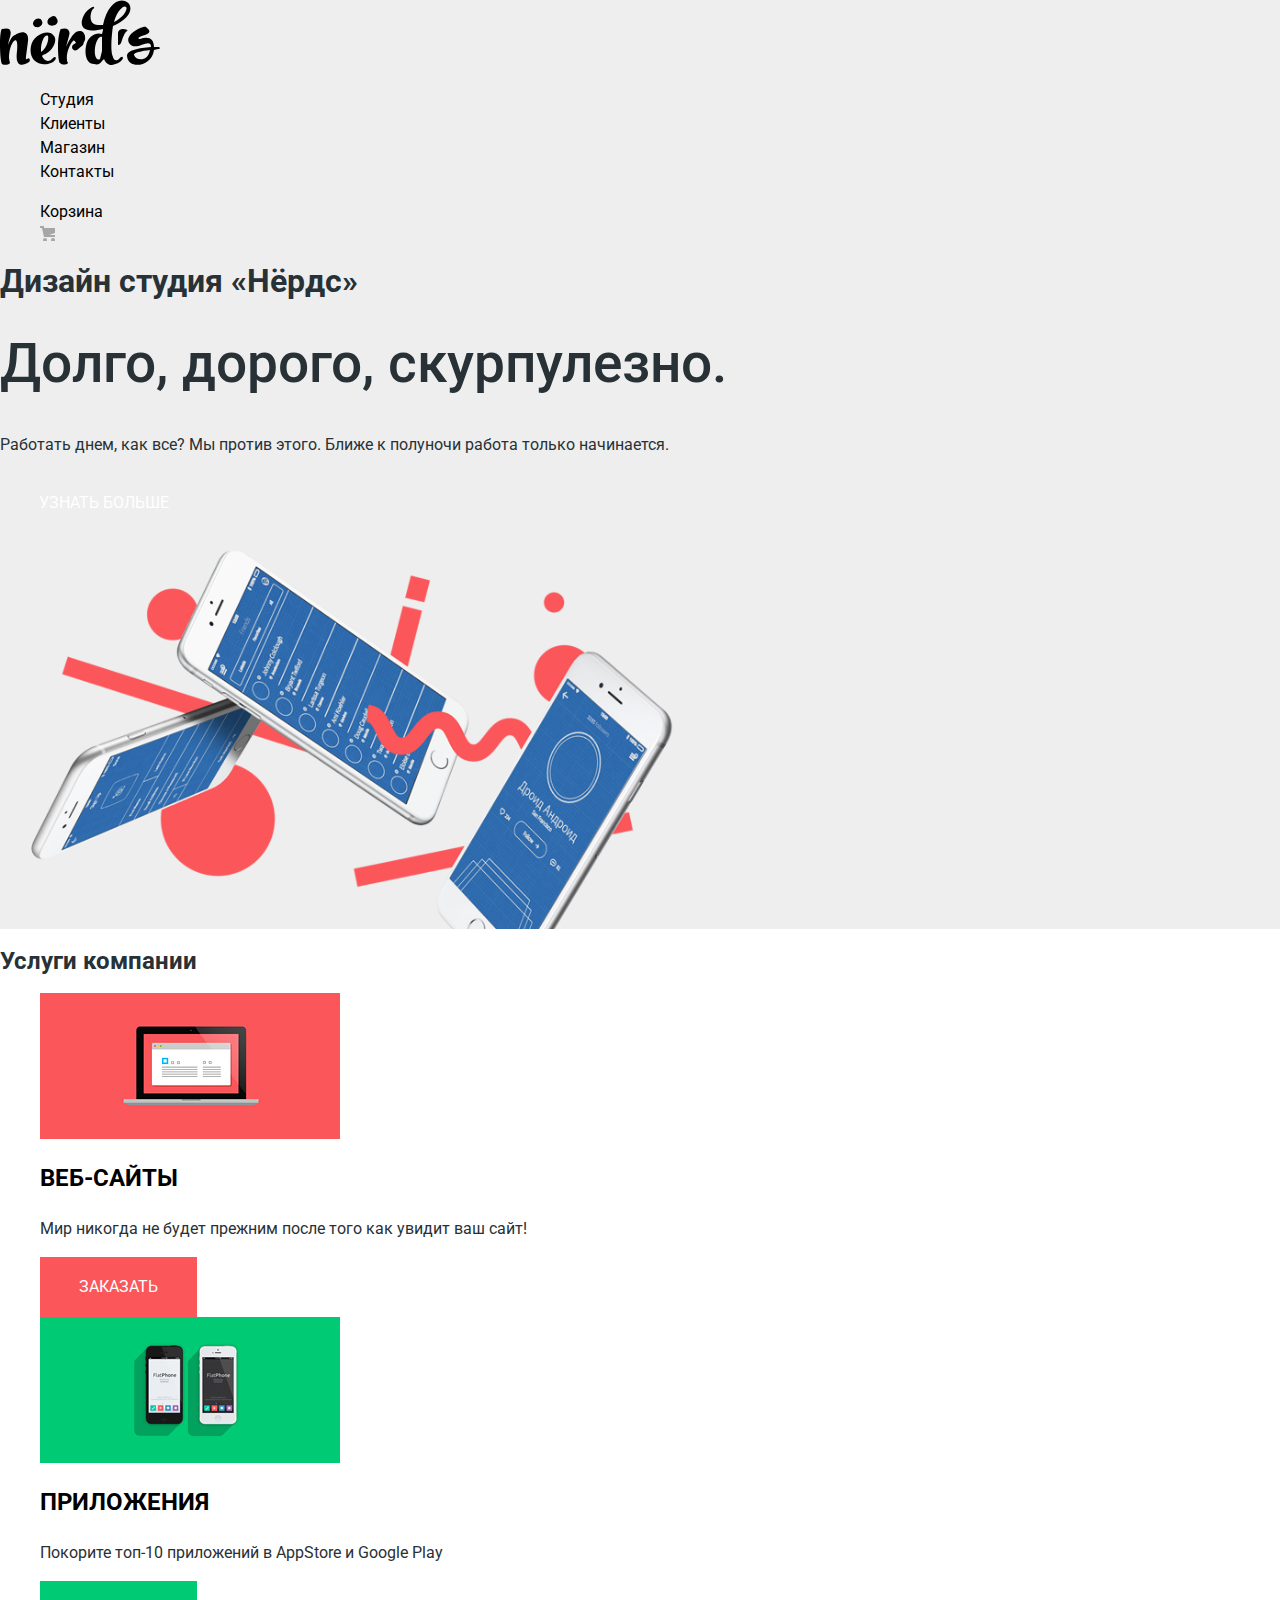
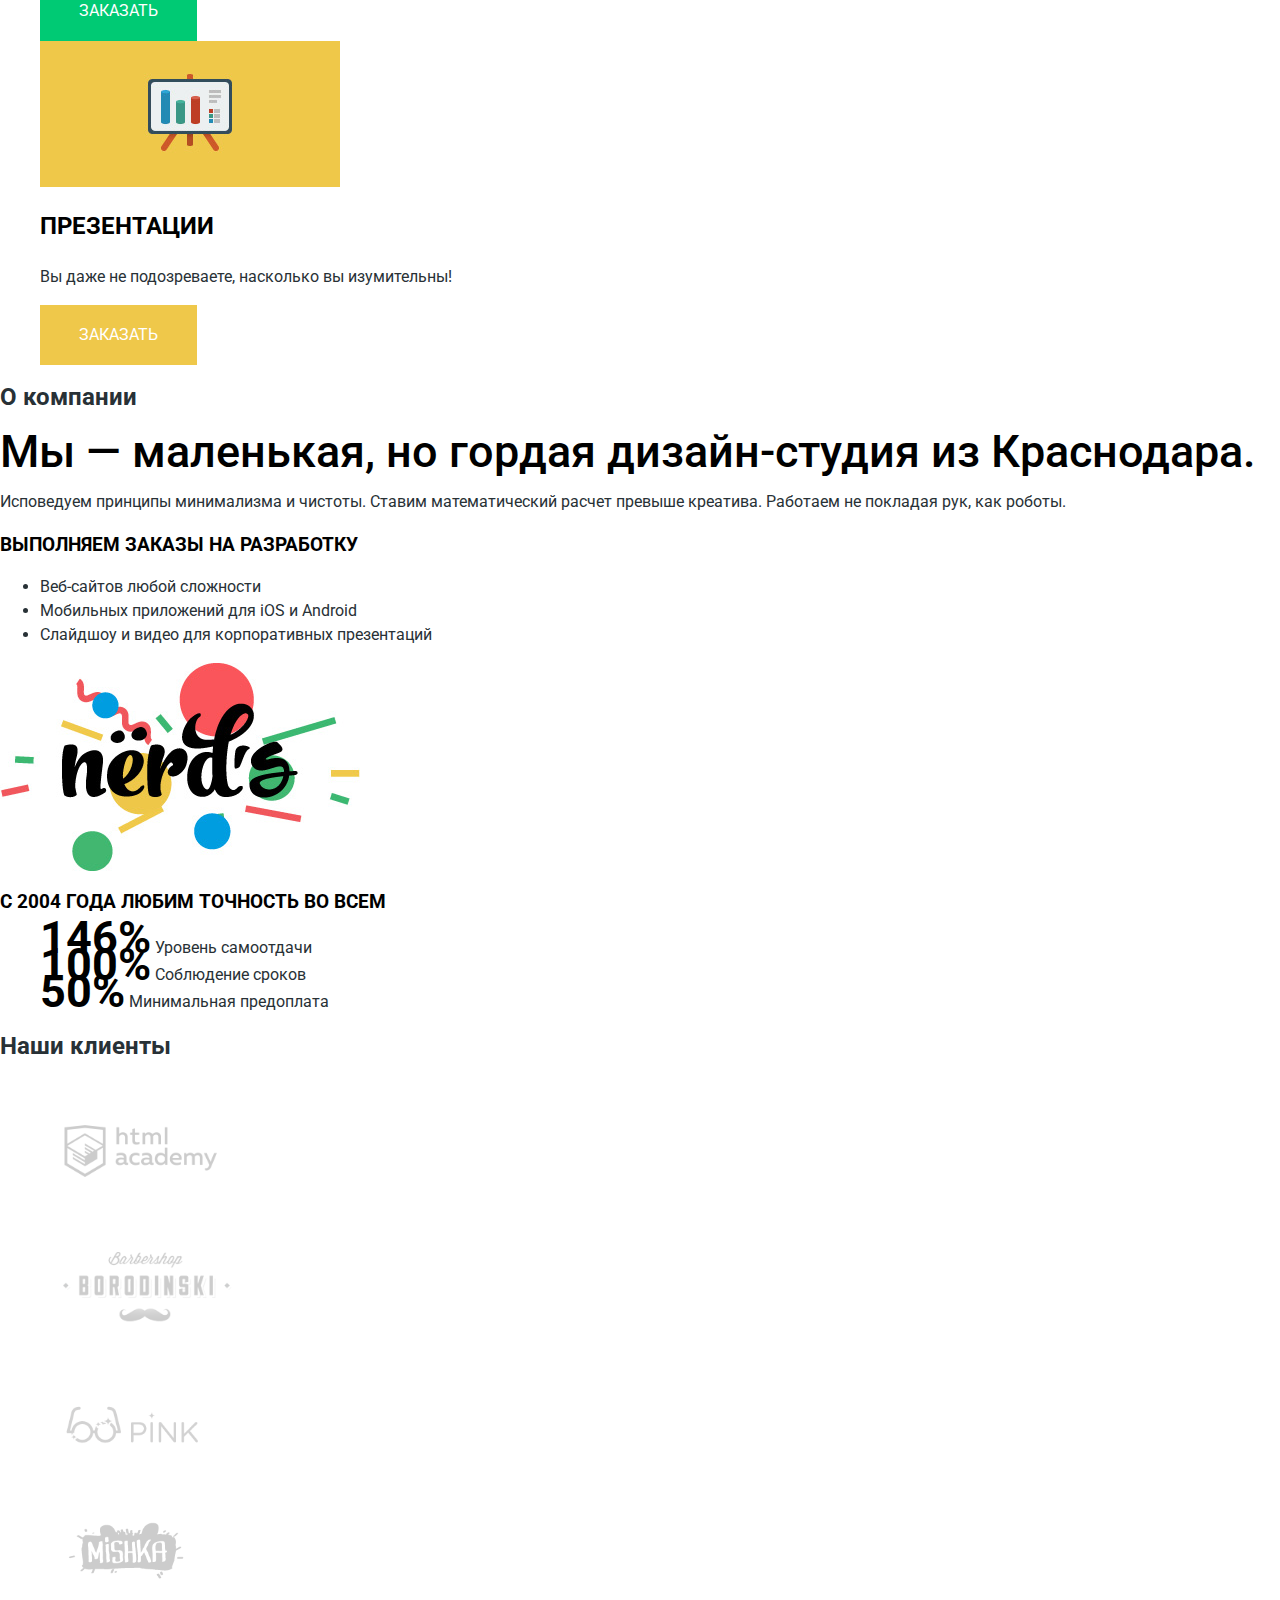
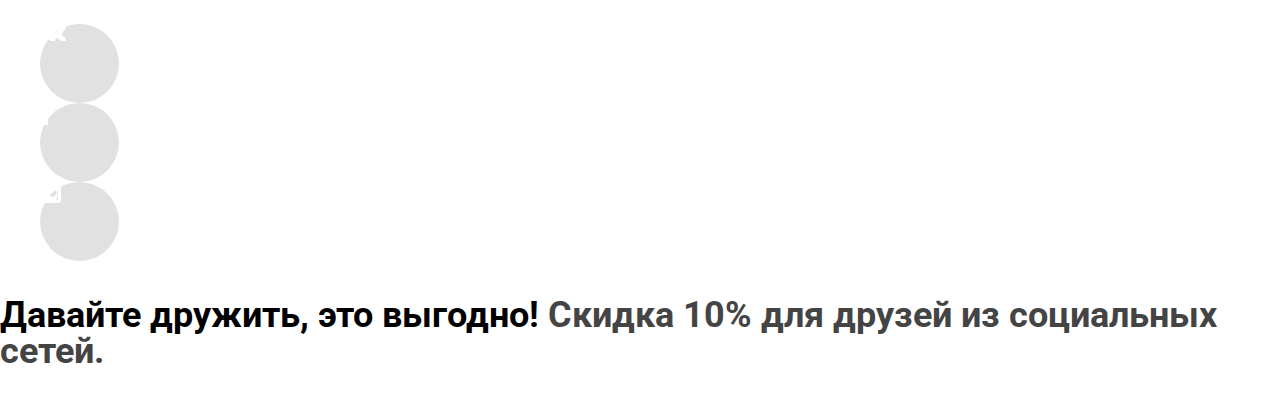
==== index.html @ 6d421e7b "Введение в CSS" ====
<!DOCTYPE html>
<html lang="ru">

<head>
  <meta charset="utf-8">
  <title>HTML Academy: Нёрдс</title>
  <link rel="stylesheet" href="css/style.css">
</head>

<body>
  <header>
    <nav class="main-navigation" aria-label="Навигация на странице">
      <a href="#" class="main-header-logo" aria-label="Логотип студии Нёрдс">
        <svg width="160" height="65">
          <path d="M158 49l-4 1c-2 17-26 20-27 6 0-6 12-8 24-9 0-11-16 6-22-4-5-9 15-18 17-16 6 5 3 6-1 8-10 3-6 4-5 4 8-3 14-1 14 8h4c2 0 3 2 0 2zm-8 1c-9 1-17 3-16 5 2 6 14 7 16-5zm-32-5V33c1-7 12-3 9-2-3 2-5 9-6 12-1 2-3 2-3 2zM42 21c2 5-5 8-8 5-2-2-1-5 2-7 2-1 5-1 6 2zm15-2c3 5-5 9-9 5-1-2-1-5 3-7 2-1 4-2 6 2zM29 62c-8 5-14 4-12-11 1-11-1-12-3-10-3 3-5 10-5 17a51 51 0 0 0 1 5c0 1-5 3-8 1-1-1-2-9-2-20 0-9 1-15 2-15 8-2 10 1 8 8a48 48 0 0 0-2 8c2-5 4-9 7-10 8-5 14-3 13 6-2 17-3 19-1 18 2-2 4 1 2 3zm26-2c-2 3-8 5-13 4-8-1-13-8-11-18 2-11 18-18 23-10 4 5-2 16-11 19l-1 1c2 5 7 7 11 2 2-2 4-1 2 2zm-14-8c6-4 8-13 7-16-2-2-6 2-7 12v4zm42-7l-6 5c-2 1-5 0-5-3 0-1 1-3 4-4-1-2-2-3-3-2-3 3-7 12-6 19v1l1 2c0 1-5 3-8 0-1 0-2-6-2-17 0-9 2-17 3-17 6-2 10 1 8 7l-3 11c3-7 7-13 10-15 6-3 10 1 9 8l-1 2-1 3z" />
          <path d="M113 26a87 87 0 0 0-1 8c-1 10-1 19 1 23 0 2 3 5 6 2 3-4 6-2 2 2-2 2-7 4-11 4-3-1-5-3-6-6l-2 2c-2 3-4 4-8 3-6 0-10-7-8-18s11-14 16-12l1-4v-1a97 97 0 0 1-5 1c-24 4-16-15-10-20 7-6 7-2 5-1-3 3-5 16 5 16h5c4-19 14-27 22-24 9 3 8 17-12 25zm-11 25V39v-2c-3-1-6 4-7 11-1 9 2 13 5 11l2-8zm24-44c-1-2-8 1-12 15 10-5 14-13 12-15z" /></svg>
      </a>
      <ul class="site-navigation">
        <li><a href="#" aria-label="Перейти в раздел: Студия">Студия</a></li>
        <li><a href="#" aria-label="Перейти в раздел: Клиенты">Клиенты</a></li>
        <li><a href="catalog.html" aria-label="Перейти в раздел: Магазин">Магазин</a></li>
        <li><a href="#" aria-label="Перейти в раздел: Контакты">Контакты</a></li>
      </ul>
      <ul class="user-navigation">
        <li><a href="#" class="login-link" aria-label="Корзина">Корзина</a></li>

        <svg width="15" height="15">
          <circle fill="#a6a6a6" cx="5" cy="14" r="2" />
          <circle fill="#a6a6a6" cx="13" cy="14" r="2" />
          <path fill="#a6a6a6" d="M15 2H4V0H0v2h2l2 9h11V9H9l6-2z" /></svg>
      </ul>
    </nav>

    <h1 class="visuality-hidden">Дизайн студия «Нёрдс»</h1>

    <section class="main-slider">
      <div class="slide-one">
        <p class="main-tagline">
          Долго, дорого, скурпулезно.
        </p>
        <p class="main-tagline-description">
          Работать днем, как все? Мы против этого.
          Ближе к полуночи работа только начинается.
        </p>

        <a href="#" class="button button-red" aria-label="Узнать больше о товаре">Узнать больше</a>
        <div class="slide-image-container">
          <!--Для изображения(img)-->
          <img src="img/nerds-index-slide1.png" alt="Долго, дорого, скурпулезно" width="698" height="413">
        </div>
      </div>

      <div class="slide-two">
        <p class="main-tagline">
          Любим математику как никто другой
        </p>
        <p class="main-tagline-description">
          Никакого креатива, только математические формулы
          для расчета идеальных пропорций.
        </p>

        <a href="#" class="button button-red" aria-label="Узнать больше о товаре">Узнать больше</a>
        <div class="slide-image-container">
          <!--Для изображения(img)-->
          <img src="img/nerds-index-slide2.png" alt="Любим математику как никто другой" width="663" height="430">
        </div>
      </div>

      <div class="slide-three">
        <p class="main-tagline">
          Только ночь, только хардкор
        </p>
        <p class="main-tagline-description">
          Работать днем, как все? Мы против этого.
          Ближе к полуночи работа только начинается.
        </p>

        <a href="#" class="button button-red" aria-label="Узнать больше о товаре">Узнать больше</a>
        <div class="slide-image-container">
          <img src="img/nerds-index-slide3.png" alt="Только ночь, только хардкор" width="759" height="411">
          <!--Для изображения(img)-->
        </div>
      </div>
    </section>

  </header>
  <main class="container">
    <section class="main-services">
      <h2 class="visuality-hidden">Услуги компании</h2>
      <ul class="services-list">
        <li class="services-item">
          <div class="services-item-picture">
            <img src="img/illustration-1.jpg" alt="Веб-сайты" width="300" height="146">
          </div>
          <h3>Веб-сайты</h3>
          <p class="services-item-description">
            Мир никогда не будет прежним после того как увидит ваш сайт!
          </p>
          <a href="#" class="button red-button services-button" aria-label="Заказать Веб-сайт">Заказать</a>

        </li>
        <li class="services-item">
          <div class="services-item-picture">
            <img src="img/illustration-2.jpg" alt="Веб-сайты" width="300" height="146">
          </div>
          <h3>Приложения</h3>
          <p class="services-item-description">
            Покорите топ-10 приложений в AppStore и Google Play
          </p>
          <a href="#" class="button green-button services-button" aria-label="Заказать Приложение">Заказать</a>

        </li>
        <li class="services-item">
          <div class="services-item-picture">
            <img src="img/illustration-3.jpg" alt="Веб-сайты" width="300" height="146">
          </div>
          <h3>Презентации</h3>
          <p class="services-item-description">
            Вы даже не подозреваете, насколько вы изумительны!
          </p>
          <a href="#" class="button yellow-button services-button" aria-label="Заказать Презентацию">Заказать</a>

        </li>
      </ul>
    </section>

    <section class="about">
      <h2 class="visuality-hidden">О компании</h2>
      <div class="about-column">
        <b class="about-lead">
          Мы — маленькая, но гордая
          дизайн-студия из Краснодара.
        </b>

        <p class="about-desc">
          Исповедуем принципы минимализма и чистоты. Ставим математический расчет
          превыше креатива. Работаем не покладая рук, как роботы.
        </p>

        <h3 class="about-lead-header">Выполняем заказы на разработку</h3>
        <ul class="about-list">
          <li class="about-order-item">Веб-сайтов любой сложности</li>
          <li class="about-order-item">Мобильных приложений для iOS и Android</li>
          <li class="about-order-item">Слайдшоу и видео для корпоративных презентаций</li>
        </ul>
      </div>

      <div class="about-column">
        <div class="about-logo">
          <img src="img/nerds-illustration.jpg" alt="Маленькая, но гордая
				дизайн-студия из Краснодара.">
        </div>
        <h3 class="about-stats-text">
          С 2004 года любим точность во всем
        </h3>

        <ul class="about-stats-list">
          <li class="about-stats-list-item">
            <span class="about-stats-list-number">146%</span>
            <span class="about-stats-list-name">Уровень самоотдачи</span>
          </li>
          <li class="about-stats-list-item">
            <span class="about-stats-list-number">100%</span>
            <span class="about-stats-list-name">Соблюдение сроков</span>
          </li>
          <li class="about-stats-list-item">
            <span class="about-stats-list-number">50%</span>
            <span class="about-stats-list-name">Минимальная предоплата</span>
          </li>
        </ul>

      </div>
    </section>

    <section class="main-clients">
      <h2 class="visuality-hidden">Наши клиенты</h2>
      <ul class="clients-list">
        <li class="clients-item">
					<a href="https://htmlacademy.ru/intensive/htmlcss">
						<img src="img/logo-1.png" alt="Html academy" width="199" height="68"  aria-label="Наш клиент: Html академия">
					</a>
				</li>
        <li class="clients-item">
					<a href="">
						<img src="img/logo-2.png" alt="Barbershop Borodinski" height="90" width="209" aria-label="Наш клиент: Барбершоп Бородинский">
					</a>
				</li>
        <li class="clients-item">
					<a href="">
						<img src="img/logo-3.png" alt="Pink" height="52" width="185" aria-label="Наш клиент: Pink">
					</a>
				</li>
        <li class="clients-item">
					<a href="">
						<img src="img/logo-4.png" alt="Mishka" height="84" width="173" aria-label="Наш клиент: Mishka">
					</a>
				</li>
      </ul>
    </section>
  </main>

  <footer class="main-footer">

    <ul class="footer-social">
      <li>
        <a class="social-button" href="#" aria-label="Мы в Вконтакте"><svg width="26" height="15">
            <path fill="#ffffff" d="M16 12c1-1 2 2 4 2l1 1h4s2 0 1-2l-3-3c-2-2-2-1 1-5l2-4h-6l-2 3-2 3-1-2c0-3 1-5-1-5H9v1l1 1v5C9 8 8 7 7 4L5 1H0v1l6 10c3 3 7 3 7 3h2v-1l1-2z" /></svg>
        </a>
      </li>
      <li>
        <a class="social-button" href="#" aria-label="Мы в Фейсбуке"><svg width="12" height="22">
            <path fill="#ffffff" d="M12 4V0H8a4 4 0 0 0-4 4v4H0v4h4v10h4V12h4V8H8V4h4z" /></svg></a></li>
      <li>
        <a class="social-button" href="#" aria-label="Мы в Инстаграм"><svg width="21" height="21">
            <path fill="#ffffff" d="M18 0H3C1 0 0 1 0 3v15c0 2 1 3 3 3h15c2 0 3-1 3-3V3c0-2-1-3-3-3zm-7 7a4 4 0 1 1-1 7 4 4 0 0 1 1-7zm7 11H3V9h1a7 7 0 0 0 0 2 7 7 0 1 0 13 0 6 6 0 0 0 0-2h1v9zm0-11h-4V3h4v4z" /></svg>
        </a>
      </li>
    </ul>


    <p class="footer-description">
      Давайте дружить, это выгодно!
      <span class="friend-social">Скидка 10% для друзей из социальных сетей.</span>
    </p>
  </footer>

  <div class="modal">
    <div class="modal-header">
      <h2 class="">Напишите нам</h2>
    </div>
    <form action="post" class="modal-form">
      <div class="modal-form-group">
        <p class="modal-form-field">
          <label for="modal-name" class="modal-form-label" aria-label="Имя пользователя">Ваше имя</label>
          <input type="text" id="modal-name" class="modal-form-input" placeholder="Имя Фамилия">
        </p>
        <p class="modal-form-field">
          <label for="modal-mail" class="modal-form-label" aria-label="Почта пользователя">Ваш e-mail</label>
          <input type="email" id="modal-mail" class="modal-form-input" placeholder="email@example.com">
        </p>
      </div>
      <p class="modal-form-field modal-form-field-textarea">
        <label for="message" class="modal-form-label" aria-label="Введите текст письма">Текст письма</label>
        <textarea id="message" cols="70" rows="6" placeholder="В свободной форме" class="modal-form-input modal-form-input-textarea"></textarea>
      </p>
      <button type="submit" class="btn btn-red" aria-label="Кнопка отправки">Отправить</button>
    </form>
  </div>
</body>

</html>
---- css/style.css ----
@import url("normalize.css");

@import url("https://fonts.googleapis.com/css?family=Roboto:400,500,700&subset=cyrillic");

html {
  box-sizing: border-box;
  padding: 0;
  margin: 0;
}

*,
*::after,
*::before {
  box-sizing: inherit;
}


body {
  margin: 0;
  font-size: 16px;
  line-height: 24px;
  font-weight: 400;
  background-color: #ffffff;
  color: #283136;
  font-family: 'Roboto', 'Segoe UI', Tahoma, Geneva, Verdana, sans-serif;
}

a {
  text-decoration: none;
  color: #000000;
  font-family: inherit;
}


img {
  display: block;
  max-width: 100%;
  height: auto;
}

.button {
  color: #ffffff;
  text-align: center;
  vertical-align: middle;
  text-transform: uppercase;
	font-family: inherit;
	display: inline-block;
	padding: 18px 39px;
}

.red-button {
  background-color: #fb565a;
}

.green-button {
  background-color: #00ca74;
}

.yellow-button {
  background-color: #efc84a;
}

header {
  background-color: #eeeeee;
}

.site-navigation,
.user-navigation {
  list-style: none;
}

.main-services {
  list-style: none;
}

.about-column .about-stats-list {
  list-style: none;
}

.main-clients .clients-list {
  list-style: none;
}

.footer-social {
  list-style: none;
}


.site-navigation,
.user-navigation,
.services-list,
.about-stats-list,
.clients-list,
.footer-social {
  list-style: none;
}


.catalog-lead {
  text-align: center;
  color: #000000;
  font-size: 55px;
  font-weight: 500;
  line-height: 55px;
}

.main-slider .main-tagline {
  font-size: 55px;
  line-height: 30px;
  font-weight: 500;
}

.main-slider .slide-two,
.main-slider .slide-three {
  display: none
}



.main-services h3 {
  color: #000000;
  
  font-size: 24px;
  font-weight: 700;
  line-height: 30px;
  text-transform: uppercase;
}

.about-column .about-lead {
  color: #000000;
  
  font-size: 45px;
  font-weight: 500;
  line-height: 45px;
}


.about-column .about-lead-header {
  color: #000000;
  font-weight: 700;
  text-transform: uppercase;
}

.about-column .about-stats-text {
  color: #000000;
  font-weight: 700;
  text-transform: uppercase;
}

.about-column .about-stats-list-number {
  color: #000000;
  font-size: 45px;
  font-weight: 700;
  line-height: 10.06px;
}

.about-column .about-stats-list-name {
  line-height: 18px;
}



.main-clients .clients-item {
  opacity: 0.2;
}

.footer-social li {
  width: 79px;
  height: 79px;
  background-color: #e1e1e1;
  border-radius: 50%;
}

.footer-description {
  color: #000000;
  font-family: Roboto;
  font-size: 36px;
  font-weight: 700;
  line-height: 36px;
}

.footer-description .friend-social {
  color: #444444;
}

.modal {
  display: none;
}
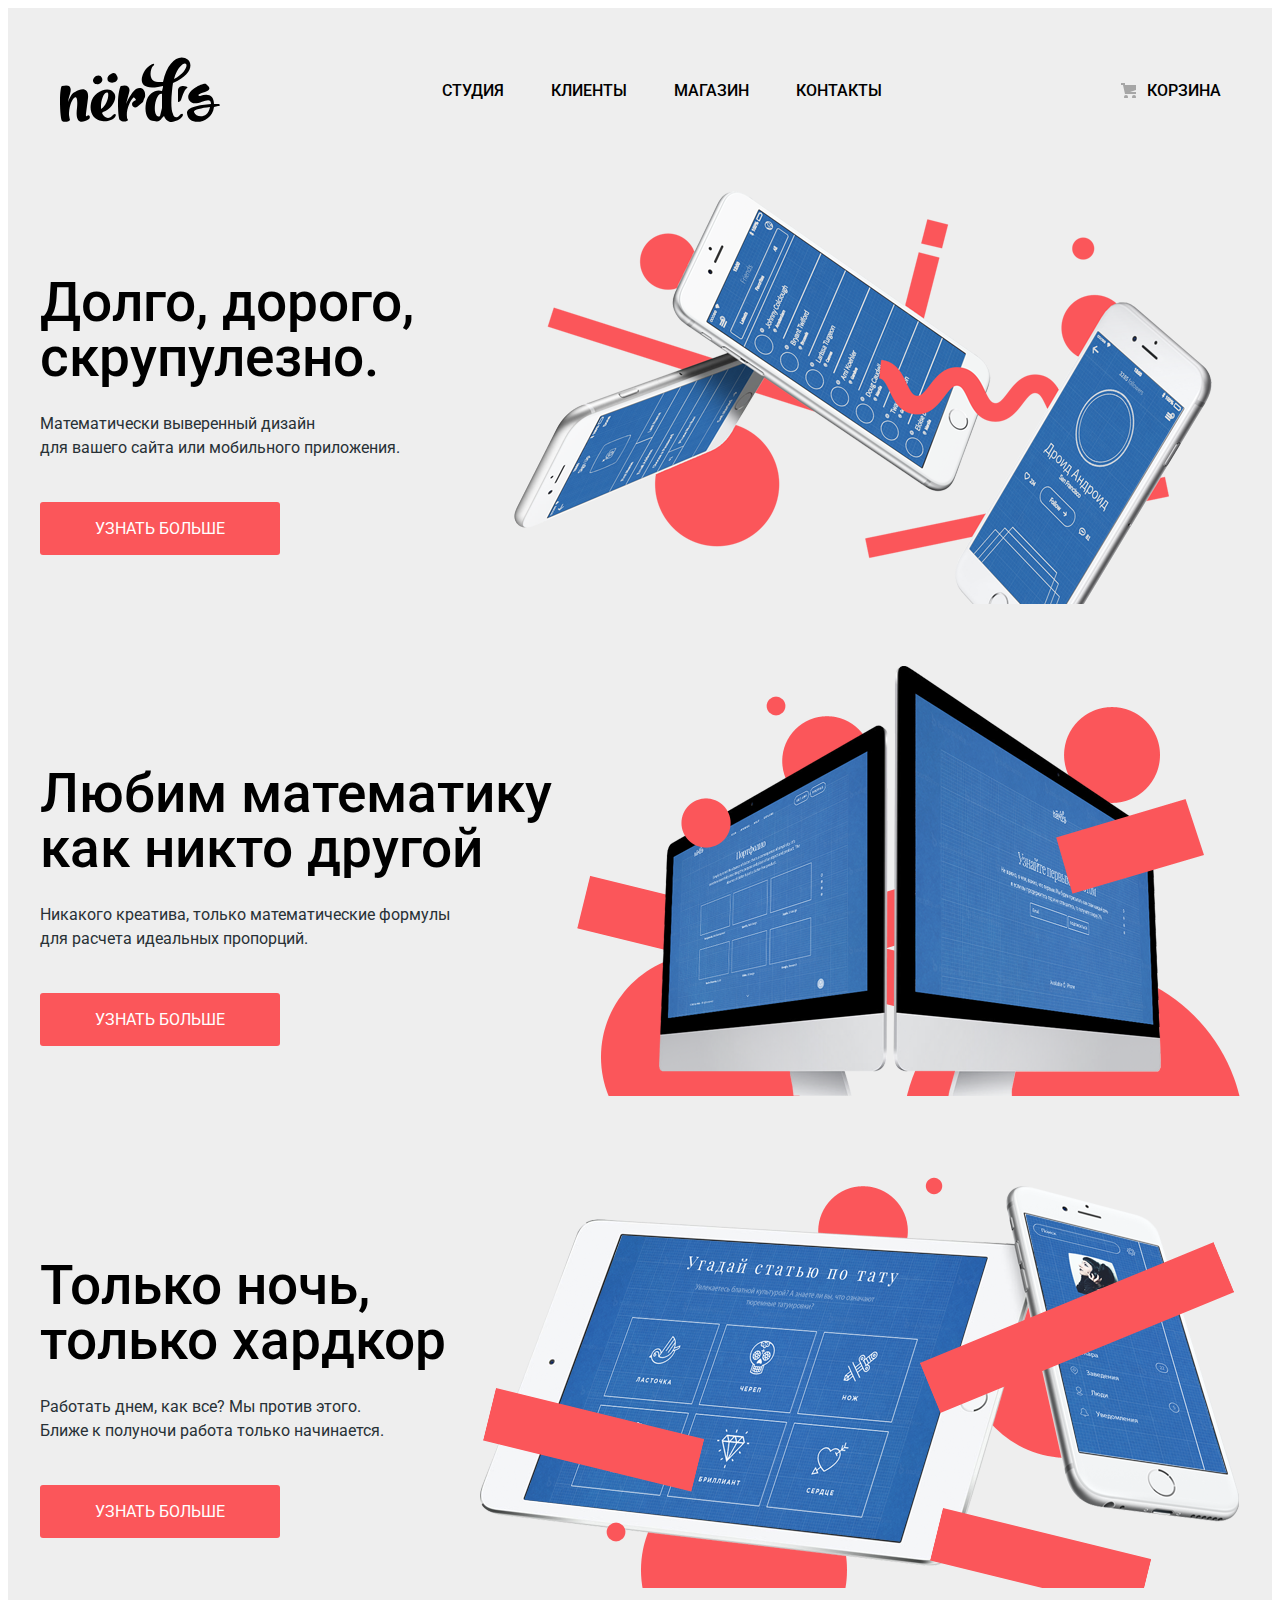
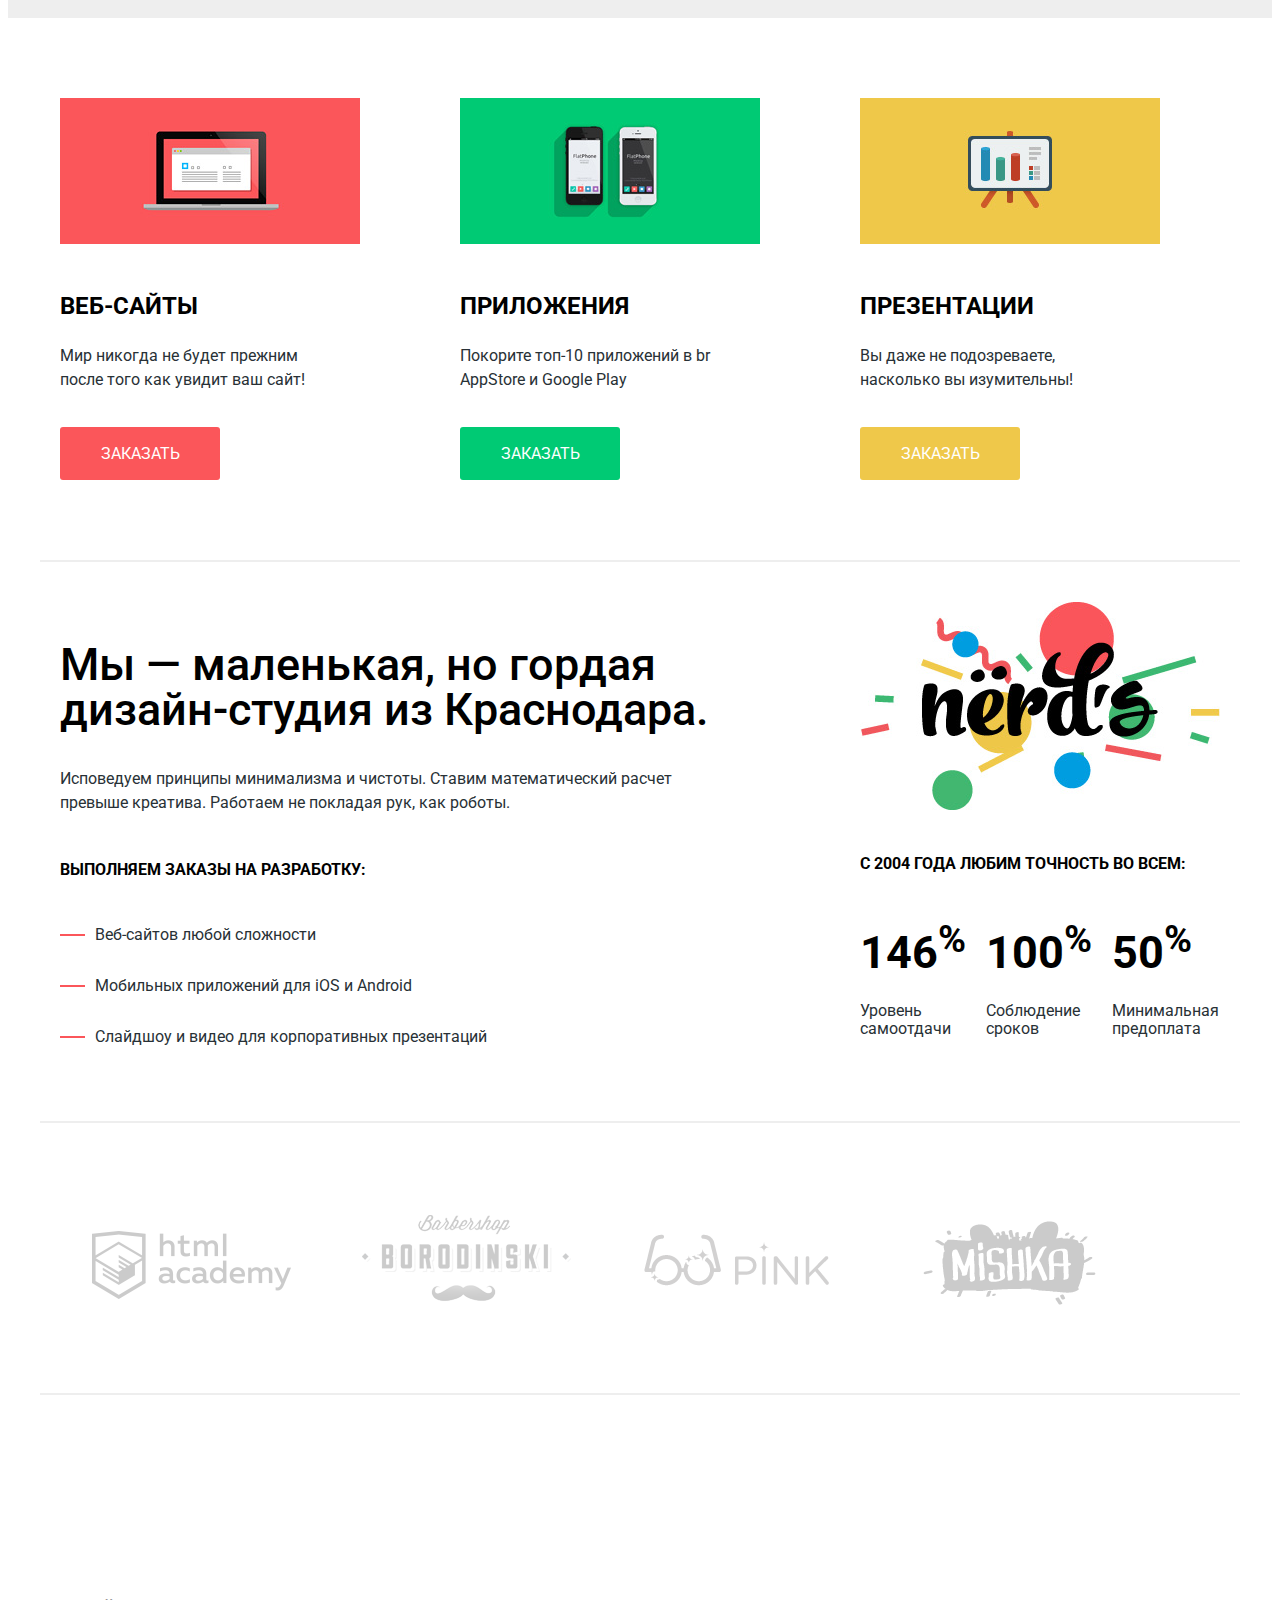
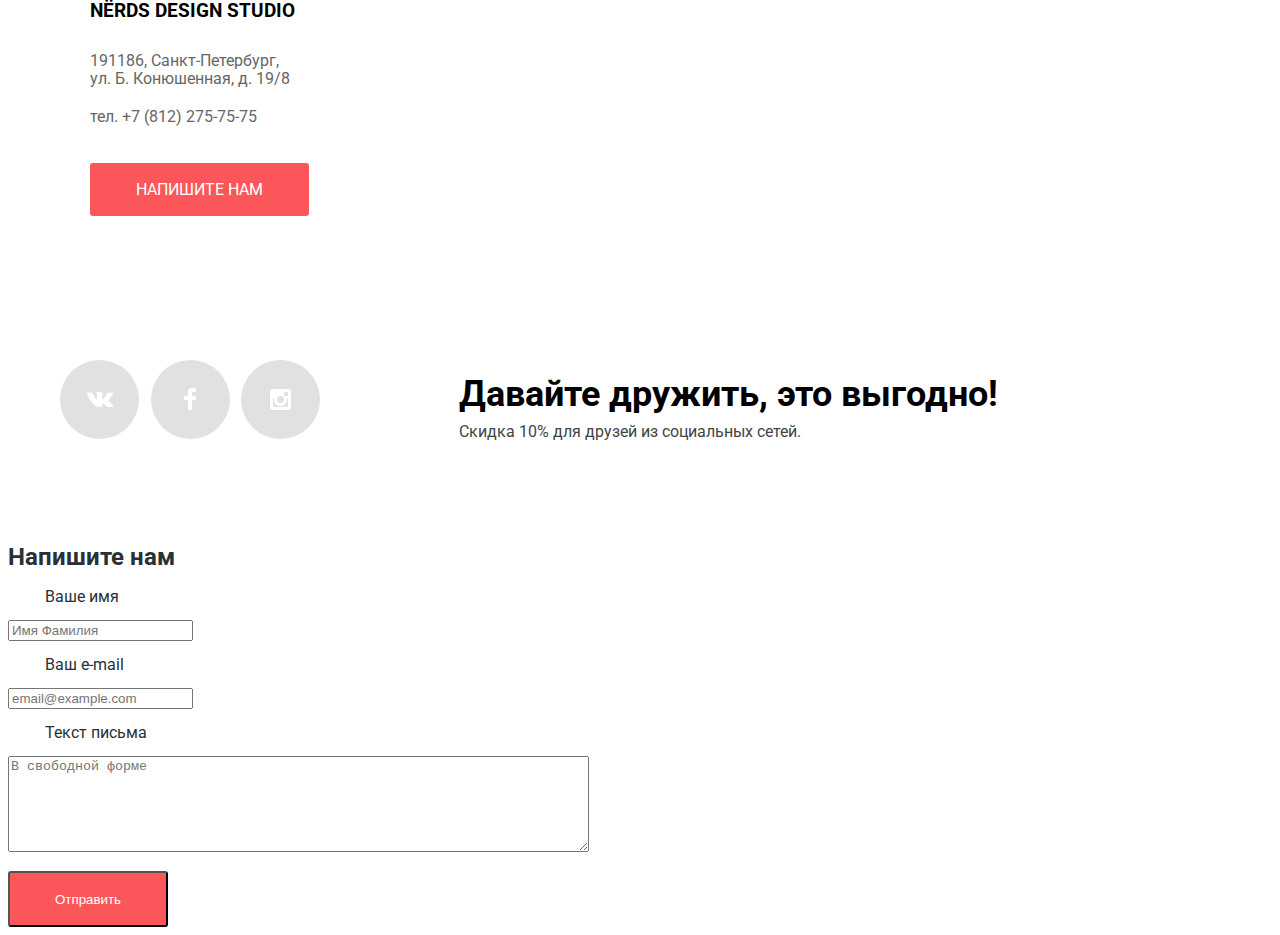
==== commit 56e33de9: "Поправил замечания" ====
--- a/index.html
+++ b/index.html
@@ -8,221 +8,183 @@
 </head>
 
 <body>
-  <header>
-    <nav class="main-navigation" aria-label="Навигация на странице">
-      <a href="#" class="main-header-logo" aria-label="Логотип студии Нёрдс">
-        <svg width="160" height="65">
-          <path d="M158 49l-4 1c-2 17-26 20-27 6 0-6 12-8 24-9 0-11-16 6-22-4-5-9 15-18 17-16 6 5 3 6-1 8-10 3-6 4-5 4 8-3 14-1 14 8h4c2 0 3 2 0 2zm-8 1c-9 1-17 3-16 5 2 6 14 7 16-5zm-32-5V33c1-7 12-3 9-2-3 2-5 9-6 12-1 2-3 2-3 2zM42 21c2 5-5 8-8 5-2-2-1-5 2-7 2-1 5-1 6 2zm15-2c3 5-5 9-9 5-1-2-1-5 3-7 2-1 4-2 6 2zM29 62c-8 5-14 4-12-11 1-11-1-12-3-10-3 3-5 10-5 17a51 51 0 0 0 1 5c0 1-5 3-8 1-1-1-2-9-2-20 0-9 1-15 2-15 8-2 10 1 8 8a48 48 0 0 0-2 8c2-5 4-9 7-10 8-5 14-3 13 6-2 17-3 19-1 18 2-2 4 1 2 3zm26-2c-2 3-8 5-13 4-8-1-13-8-11-18 2-11 18-18 23-10 4 5-2 16-11 19l-1 1c2 5 7 7 11 2 2-2 4-1 2 2zm-14-8c6-4 8-13 7-16-2-2-6 2-7 12v4zm42-7l-6 5c-2 1-5 0-5-3 0-1 1-3 4-4-1-2-2-3-3-2-3 3-7 12-6 19v1l1 2c0 1-5 3-8 0-1 0-2-6-2-17 0-9 2-17 3-17 6-2 10 1 8 7l-3 11c3-7 7-13 10-15 6-3 10 1 9 8l-1 2-1 3z" />
-          <path d="M113 26a87 87 0 0 0-1 8c-1 10-1 19 1 23 0 2 3 5 6 2 3-4 6-2 2 2-2 2-7 4-11 4-3-1-5-3-6-6l-2 2c-2 3-4 4-8 3-6 0-10-7-8-18s11-14 16-12l1-4v-1a97 97 0 0 1-5 1c-24 4-16-15-10-20 7-6 7-2 5-1-3 3-5 16 5 16h5c4-19 14-27 22-24 9 3 8 17-12 25zm-11 25V39v-2c-3-1-6 4-7 11-1 9 2 13 5 11l2-8zm24-44c-1-2-8 1-12 15 10-5 14-13 12-15z" /></svg>
-      </a>
-      <ul class="site-navigation">
+  <header class="header">
+    <nav class="main-navigation centr" aria-label="Навигация на странице">
+      <!-- Лого -->
+      <a class="logo"><svg width="160" height="65">
+        <path d="M158 49l-4 1c-2 17-26 20-27 6 0-6 12-8 24-9 0-11-16 6-22-4-5-9 15-18 17-16 6 5 3 6-1 8-10 
+        3-6 4-5 4 8-3 14-1 14 8h4c2 0 3 2 0 2zm-8 1c-9 1-17 3-16 5 2 6 14 7 16-5zm-32-5V33c1-7 12-3 9-2-3 
+        2-5 9-6 12-1 2-3 2-3 2zM42 21c2 5-5 8-8 5-2-2-1-5 2-7 2-1 5-1 6 2zm15-2c3 5-5 9-9 5-1-2-1-5 3-7 
+        2-1 4-2 6 2zM29 62c-8 5-14 4-12-11 1-11-1-12-3-10-3 3-5 10-5 17a51 51 0 0 0 1 5c0 1-5 
+        3-8 1-1-1-2-9-2-20 0-9 1-15 2-15 8-2 10 1 8 8a48 48 0 0 0-2 8c2-5 4-9 7-10 8-5 14-3 13 6-2 17-3 19-1
+         18 2-2 4 1 2 3zm26-2c-2 3-8 5-13 4-8-1-13-8-11-18 2-11 18-18 23-10 4 5-2 16-11 19l-1 1c2 5 7 7 11 2 
+         2-2 4-1 2 2zm-14-8c6-4 8-13 7-16-2-2-6 2-7 12v4zm42-7l-6 5c-2 1-5 0-5-3 0-1 1-3 4-4-1-2-2-3-3-2-3
+          3-7 12-6 19v1l1 2c0 1-5 3-8 0-1 0-2-6-2-17 0-9 2-17 3-17 6-2 10 1 8 7l-3 11c3-7 7-13 10-15 6-3 10
+           1 9 8l-1 2-1 3z" />
+        <path d="M113 26a87 87 0 0 0-1 8c-1 10-1 19 1 23 0 2 3 5 6 2 3-4 6-2 2 2-2 2-7 4-11 4-3-1-5-3-6-6l-2
+         2c-2 3-4 4-8 3-6 0-10-7-8-18s11-14 16-12l1-4v-1a97 97 0 0 1-5 1c-24 4-16-15-10-20 7-6 7-2 5-1-3 3-5 
+         16 5 16h5c4-19 14-27 22-24 9 3 8 17-12 25zm-11 25V39v-2c-3-1-6 4-7 11-1 9 2 13 5 11l2-8zm24-44c-1-2-8 
+         1-12 15 10-5 14-13 12-15z" /></svg></a>
+    <!-- Меню Сайта-->
+      <ul class="site-navigation reset-ul">
         <li><a href="#" aria-label="Перейти в раздел: Студия">Студия</a></li>
         <li><a href="#" aria-label="Перейти в раздел: Клиенты">Клиенты</a></li>
-        <li><a href="catalog.html" aria-label="Перейти в раздел: Магазин">Магазин</a></li>
+        <li><a href="#" aria-label="Перейти в раздел: Магазин">Магазин</a></li>
         <li><a href="#" aria-label="Перейти в раздел: Контакты">Контакты</a></li>
       </ul>
-      <ul class="user-navigation">
-        <li><a href="#" class="login-link" aria-label="Корзина">Корзина</a></li>
-
-        <svg width="15" height="15">
-          <circle fill="#a6a6a6" cx="5" cy="14" r="2" />
-          <circle fill="#a6a6a6" cx="13" cy="14" r="2" />
-          <path fill="#a6a6a6" d="M15 2H4V0H0v2h2l2 9h11V9H9l6-2z" /></svg>
+      <!-- Меню Пользователя-->
+      <ul class="user-navigation reset-ul">
+        <li class="basket">
+          <a href="#" aria-label="Корзина">
+            <svg class="svg" width="15" height="15">
+              <circle fill="#a6a6a6" cx="5" cy="14" r="2" />
+              <circle fill="#a6a6a6" cx="13" cy="14" r="2" />
+              <path fill="#a6a6a6" d="M15 2H4V0H0v2h2l2 9h11V9H9l6-2z" /></svg> 
+              Корзина          
+		  </a>
+        </li>
       </ul>
     </nav>
 
-    <h1 class="visuality-hidden">Дизайн студия «Нёрдс»</h1>
-
-    <section class="main-slider">
-      <div class="slide-one">
-        <p class="main-tagline">
-          Долго, дорого, скурпулезно.
-        </p>
-        <p class="main-tagline-description">
-          Работать днем, как все? Мы против этого.
-          Ближе к полуночи работа только начинается.
-        </p>
-
-        <a href="#" class="button button-red" aria-label="Узнать больше о товаре">Узнать больше</a>
-        <div class="slide-image-container">
-          <!--Для изображения(img)-->
-          <img src="img/nerds-index-slide1.png" alt="Долго, дорого, скурпулезно" width="698" height="413">
-        </div>
-      </div>
-
-      <div class="slide-two">
-        <p class="main-tagline">
-          Любим математику как никто другой
-        </p>
-        <p class="main-tagline-description">
-          Никакого креатива, только математические формулы
-          для расчета идеальных пропорций.
-        </p>
-
-        <a href="#" class="button button-red" aria-label="Узнать больше о товаре">Узнать больше</a>
-        <div class="slide-image-container">
-          <!--Для изображения(img)-->
-          <img src="img/nerds-index-slide2.png" alt="Любим математику как никто другой" width="663" height="430">
-        </div>
-      </div>
-
-      <div class="slide-three">
-        <p class="main-tagline">
-          Только ночь, только хардкор
-        </p>
-        <p class="main-tagline-description">
-          Работать днем, как все? Мы против этого.
-          Ближе к полуночи работа только начинается.
-        </p>
-
-        <a href="#" class="button button-red" aria-label="Узнать больше о товаре">Узнать больше</a>
-        <div class="slide-image-container">
-          <img src="img/nerds-index-slide3.png" alt="Только ночь, только хардкор" width="759" height="411">
-          <!--Для изображения(img)-->
-        </div>
-      </div>
+    <h1 class="visually-hidden">Дизайн студия «Нёрдс»</h1>
+
+
+  <section class="hero">
+      <ul class="hero-list slider centr reset-ul">
+        <li>
+          <div>
+            <h2 class="r-h">Долго, дорого, <br> скрупулезно.</h2>
+            <p class="r-p">Математически выверенный дизайн <br> для вашего сайта или мобильного приложения.</p>
+            <a href="#" class="btn">УЗНАТЬ БОЛЬШЕ</a>
+          </div>
+        </li>
+        <li>
+          <div>
+            <h2 class="r-h">Любим математику <br> как никто другой</h2>
+            <p class="r-p">Никакого креатива, только математические формулы <br>
+              для расчета идеальных пропорций.</p>
+            <a href="#" class="btn">УЗНАТЬ БОЛЬШЕ</a>
+            </div>
+        </li>
+        <li>
+          <div>
+            <h2 class="r-h">Только ночь,<br> только хардкор</h2>
+            <p class="r-p">Работать днем, как все? Мы против этого. <br> Ближе к полуночи работа только начинается.</p>
+            <a href="#" class="btn">УЗНАТЬ БОЛЬШЕ</a>
+          </article>
+        </li>
+      </ul>
     </section>
 
   </header>
-  <main class="container">
-    <section class="main-services">
-      <h2 class="visuality-hidden">Услуги компании</h2>
-      <ul class="services-list">
+  <main>
+    <section class="main-services centr">
+      <h2 class="visually-hidden">Услуги компании</h2>
+      <ul class="services-list reset-ul">
+
         <li class="services-item">
-          <div class="services-item-picture">
-            <img src="img/illustration-1.jpg" alt="Веб-сайты" width="300" height="146">
-          </div>
-          <h3>Веб-сайты</h3>
-          <p class="services-item-description">
-            Мир никогда не будет прежним после того как увидит ваш сайт!
-          </p>
-          <a href="#" class="button red-button services-button" aria-label="Заказать Веб-сайт">Заказать</a>
-
-        </li>
+          <img src="img/illustration-1.jpg" alt="">
+				  <h3 class="r-h">Веб-сайты</h3>
+				  <p class="r-p">Мир никогда не будет прежним <br> после того как увидит ваш сайт!</p>
+				  <a href="#" class="btn btn-red">ЗАКАЗАТЬ</a>
+        </li>
+
         <li class="services-item">
-          <div class="services-item-picture">
-            <img src="img/illustration-2.jpg" alt="Веб-сайты" width="300" height="146">
-          </div>
-          <h3>Приложения</h3>
-          <p class="services-item-description">
-            Покорите топ-10 приложений в AppStore и Google Play
-          </p>
-          <a href="#" class="button green-button services-button" aria-label="Заказать Приложение">Заказать</a>
-
-        </li>
+          <img src="img/illustration-2.jpg" alt="">
+				  <h3 class="r-h">Приложения</h3>
+				  <p class="r-p">Покорите топ-10 приложений в br AppStore и Google Play</p>
+				  <a href="#" class="btn btn-green">ЗАКАЗАТЬ</a>
+        </li>
+
         <li class="services-item">
-          <div class="services-item-picture">
-            <img src="img/illustration-3.jpg" alt="Веб-сайты" width="300" height="146">
-          </div>
-          <h3>Презентации</h3>
-          <p class="services-item-description">
-            Вы даже не подозреваете, насколько вы изумительны!
-          </p>
-          <a href="#" class="button yellow-button services-button" aria-label="Заказать Презентацию">Заказать</a>
-
+          <img src="img/illustration-3.jpg" alt="">
+				  <h3 class="r-h">Презентации</h3>
+				  <p class="r-p">Вы даже не подозреваете, <br>
+					насколько вы изумительны!</p>
+				  <a href="#" class="btn btn-yellow">ЗАКАЗАТЬ</a>
         </li>
       </ul>
     </section>
 
-    <section class="about">
-      <h2 class="visuality-hidden">О компании</h2>
-      <div class="about-column">
-        <b class="about-lead">
+    <!-- О нас -->
+	<section class="about centr">
+      <div class="item">
+        <h2 class="r-h">
           Мы — маленькая, но гордая
           дизайн-студия из Краснодара.
-        </b>
-
-        <p class="about-desc">
+        </h2>
+        <p class="r-p">
           Исповедуем принципы минимализма и чистоты. Ставим математический расчет
           превыше креатива. Работаем не покладая рук, как роботы.
         </p>
-
-        <h3 class="about-lead-header">Выполняем заказы на разработку</h3>
-        <ul class="about-list">
-          <li class="about-order-item">Веб-сайтов любой сложности</li>
-          <li class="about-order-item">Мобильных приложений для iOS и Android</li>
-          <li class="about-order-item">Слайдшоу и видео для корпоративных презентаций</li>
+        <h4 class="r-h">Выполняем заказы на разработку:</h4>
+        <ul class="about-list reset-ul">
+          <li>Веб-сайтов любой сложности</li>
+          <li>Мобильных приложений для iOS и Android</li>
+          <li>Слайдшоу и видео для корпоративных презентаций</li>
         </ul>
       </div>
-
-      <div class="about-column">
-        <div class="about-logo">
-          <img src="img/nerds-illustration.jpg" alt="Маленькая, но гордая
-				дизайн-студия из Краснодара.">
-        </div>
-        <h3 class="about-stats-text">
-          С 2004 года любим точность во всем
-        </h3>
-
-        <ul class="about-stats-list">
-          <li class="about-stats-list-item">
-            <span class="about-stats-list-number">146%</span>
-            <span class="about-stats-list-name">Уровень самоотдачи</span>
+      <div class="item">
+        <img src="img/nerds-illustration.png" alt="">
+        <h4 class="r-h">с 2004 года Любим точность во всем:</h4>
+        <ul class="about-stats reset-ul">
+          <li>
+            <span class="number">146<sup>%</sup></span>
+            <span class="name">Уровень самоотдачи</span>
           </li>
-          <li class="about-stats-list-item">
-            <span class="about-stats-list-number">100%</span>
-            <span class="about-stats-list-name">Соблюдение сроков</span>
+          <li>
+            <span class="number">100<sup>%</sup></span>
+            <span class="name">Соблюдение сроков</span>
           </li>
-          <li class="about-stats-list-item">
-            <span class="about-stats-list-number">50%</span>
-            <span class="about-stats-list-name">Минимальная предоплата</span>
+          <li>
+            <span class="number">50<sup>%</sup></span>
+            <span class="name">Минимальная предоплата</span>
           </li>
         </ul>
-
       </div>
     </section>
-
-    <section class="main-clients">
-      <h2 class="visuality-hidden">Наши клиенты</h2>
-      <ul class="clients-list">
-        <li class="clients-item">
-					<a href="https://htmlacademy.ru/intensive/htmlcss">
-						<img src="img/logo-1.png" alt="Html academy" width="199" height="68"  aria-label="Наш клиент: Html академия">
-					</a>
-				</li>
-        <li class="clients-item">
-					<a href="">
-						<img src="img/logo-2.png" alt="Barbershop Borodinski" height="90" width="209" aria-label="Наш клиент: Барбершоп Бородинский">
-					</a>
-				</li>
-        <li class="clients-item">
-					<a href="">
-						<img src="img/logo-3.png" alt="Pink" height="52" width="185" aria-label="Наш клиент: Pink">
-					</a>
-				</li>
-        <li class="clients-item">
-					<a href="">
-						<img src="img/logo-4.png" alt="Mishka" height="84" width="173" aria-label="Наш клиент: Mishka">
-					</a>
-				</li>
-      </ul>
-    </section>
+    <!-- Проекты -->
+	  <section class="works centr">
+		  <h2 class="visually-hidden">Наши работы</h2>
+		  <ul class="works-list reset-ul">
+			  <li><a href="#"><img src="img/logo-1.png" alt=""></a></li>
+			  <li><a href="#"><img src="img/logo-2.png" alt=""></a></li>
+			  <li><a href="#"><img src="img/logo-3.png" alt=""></a></li>
+			  <li><a href="#"><img src="img/logo-4.png" alt=""></a></li>
+		  </ul>
+  </section>
+  
+  <!-- Контакты -->
+	<section class="contact">
+		<!-- Обертка -->
+		<div class="centr contact-container">
+			<article class="contact-block">
+				<h3 class="r-h">NЁRDS DESIGN STUDIO</h3>
+				<p class="r-p">
+					191186, Санкт-Петербург,
+					ул. Б. Конюшенная, д. 19/8 
+					<span>тел. <a class="phone" href="tel:+7(812)275-75-75">+7 (812) 275-75-75</a></span>
+				</p>
+				<a href="feed.html" class="btn">Напишите нам</a>
+			</article>
+		</div>
+		<!-- Карта -->
+		<div class="map" id="map">
+
+		</div>
+	</section>
+	
   </main>
 
-  <footer class="main-footer">
-
-    <ul class="footer-social">
-      <li>
-        <a class="social-button" href="#" aria-label="Мы в Вконтакте"><svg width="26" height="15">
-            <path fill="#ffffff" d="M16 12c1-1 2 2 4 2l1 1h4s2 0 1-2l-3-3c-2-2-2-1 1-5l2-4h-6l-2 3-2 3-1-2c0-3 1-5-1-5H9v1l1 1v5C9 8 8 7 7 4L5 1H0v1l6 10c3 3 7 3 7 3h2v-1l1-2z" /></svg>
-        </a>
-      </li>
-      <li>
-        <a class="social-button" href="#" aria-label="Мы в Фейсбуке"><svg width="12" height="22">
-            <path fill="#ffffff" d="M12 4V0H8a4 4 0 0 0-4 4v4H0v4h4v10h4V12h4V8H8V4h4z" /></svg></a></li>
-      <li>
-        <a class="social-button" href="#" aria-label="Мы в Инстаграм"><svg width="21" height="21">
-            <path fill="#ffffff" d="M18 0H3C1 0 0 1 0 3v15c0 2 1 3 3 3h15c2 0 3-1 3-3V3c0-2-1-3-3-3zm-7 7a4 4 0 1 1-1 7 4 4 0 0 1 1-7zm7 11H3V9h1a7 7 0 0 0 0 2 7 7 0 1 0 13 0 6 6 0 0 0 0-2h1v9zm0-11h-4V3h4v4z" /></svg>
-        </a>
-      </li>
-    </ul>
-
-
-    <p class="footer-description">
-      Давайте дружить, это выгодно!
-      <span class="friend-social">Скидка 10% для друзей из социальных сетей.</span>
-    </p>
-  </footer>
+  <!-- Подвал -->
+	<footer class="footer centr">
+		<ul class="social reset-ul">
+			<li><a class="social-icon" href="#"><img src="img/vk-icon.png" alt=""></a></li>
+			<li><a class="social-icon" href="#"><img src="img/fb-icon.png" alt=""></a></li>
+			<li><a class="social-icon" href="#"><img src="img/insta-icon.png" alt=""></a></li>
+		</ul>
+		<p><b>Давайте дружить, это выгодно!</b>Скидка 10% для друзей из социальных сетей.</p>
+	</footer>
 
   <div class="modal">
     <div class="modal-header">
@@ -246,6 +208,9 @@
       <button type="submit" class="btn btn-red" aria-label="Кнопка отправки">Отправить</button>
     </form>
   </div>
+  <!-- Скрипты -->
+	<script src="https://api-maps.yandex.ru/2.1/?lang=ru_RU" type="text/javascript"></script>
+	<script src="js/script.js"></script>
 </body>
 
 </html>
--- a/css/style.css
+++ b/css/style.css
@@ -1,189 +1,928 @@
-
-@import url("normalize.css");
-
-@import url("https://fonts.googleapis.com/css?family=Roboto:400,500,700&subset=cyrillic");
+@import url('https://fonts.googleapis.com/css?family=Roboto:400,500,700');
 
 html {
-  box-sizing: border-box;
-  padding: 0;
-  margin: 0;
+	box-sizing: border-box;
+	padding: 0;
+	margin: 0;
 }
 
 *,
 *::after,
 *::before {
-  box-sizing: inherit;
-}
-
+	box-sizing: inherit;
+}
 
 body {
-  margin: 0;
-  font-size: 16px;
-  line-height: 24px;
-  font-weight: 400;
-  background-color: #ffffff;
-  color: #283136;
-  font-family: 'Roboto', 'Segoe UI', Tahoma, Geneva, Verdana, sans-serif;
+	/* Базовое семейство шрифтов */
+	font-family: 'Roboto', 'Arial','Segoe UI', Tahoma, sans-serif;
+	/* Базовый цвет шрифтов */
+	color: #283136;
+	/* Базовый размер шрифтов */
+	font-size: 16px;
+	/* Базовое начертание шрифтов */
+	font-weight: 400;
+	/* Базовый фоновый цвет шрифтов */
+	background-color: #ffffff;
+	/* Базовая высота строки */
+	line-height: 1;
 }
 
 a {
-  text-decoration: none;
-  color: #000000;
-  font-family: inherit;
-}
-
+	/* Убиараем подчеркивание у ссылок */
+	text-decoration: none;
+	/* Наследуем шрифты от body */
+	font-family: inherit;
+}
 
 img {
-  display: block;
-  max-width: 100%;
-  height: auto;
-}
-
-.button {
-  color: #ffffff;
-  text-align: center;
-  vertical-align: middle;
-  text-transform: uppercase;
-	font-family: inherit;
+	/* Устанавливаем максимальную ширину для изображении */
+	max-width: 100%;
+	/* Автоматическое подстраивание высоты */
+	height: auto;
+	/* Вертикальное выравнивание по середине */
+	vertical-align: middle;
+}
+
+.centr {
+	max-width: 1200px;
+	width: 100%;
+	padding: 0 20px;
+	margin: auto;
+}
+
+.reset-ul {
+	list-style: none;
+	padding: 0;
+	margin: 0;
+	width: 100%;
+}
+
+.reset-h,
+.reset-p {
+	padding: 0;
+	margin: 0;
+}
+
+
+.visually-hidden {
+	position: absolute;
+	width: 1px;
+	height: 1px;
+	margin: -1px;
+	border: 0;
+	padding: 0;
+	clip: rect(0 0 0 0);
+	overflow: hidden;
+}
+
+/*Состояния Логотипа*/
+
+.logo:hover {
+	opacity: 0.8;
+}
+
+.logo:active {
+	opacity: 0.3;
+}
+
+/*Состояния Меню*/
+
+.site-navigation a,
+.user-navigation a {
 	display: inline-block;
-	padding: 18px 39px;
-}
-
-.red-button {
-  background-color: #fb565a;
-}
-
-.green-button {
-  background-color: #00ca74;
-}
-
-.yellow-button {
-  background-color: #efc84a;
-}
-
-header {
-  background-color: #eeeeee;
-}
-
-.site-navigation,
+	position: relative;
+}
+
+.site-navigation a:hover,
+.user-navigation a:hover {
+	color: #fb565a;
+}
+
+.site-navigation a:active,
+.user-navigation a:active {
+	opacity: 0.3;
+	color: #000000;
+}
+
+.btn {
+	display: inline-block;
+	max-width: 160px;
+	width: 100%;
+	text-align: center;
+	border-radius: 3px;
+	padding: 19px 10px 18px;
+	color: #ffffff;
+	/* Временно */
+	background-color: #fb565a;
+}
+
+/*Состояния кнопок*/
+
+.filters-form .btn:hover {
+	background-color: #dfdfdf;
+}
+
+.filters-form .btn:active,
+.filters-form .btn:focus {
+	box-shadow: inset 0 3px 0 rgba(0, 1, 1, 0.1);
+	background-color: #d5d5d5;
+	color:#959595;
+}
+
+
+
+.sort-type a:hover,
+.sort-dir a:hover {
+	opacity: 0.6;
+}
+
+.sort-type a:active,
+.sort-dir a:active
+ {
+	opacity: 1;
+}
+
+.hero .btn:hover,
+.social a:hover,
+.project .btn:hover,
+.contact-block .btn:hover
+ {
+	background-color: #e74246;
+}
+
+.hero .btn:active,
+.project .btn:active,
+.social a:active,
+.contact-block .btn:active {
+	box-shadow: inset 0 3px 0 rgba(0, 1, 1, 0.1);
+	background-color: #d7373b;
+} 
+
+.social-icon:active img {
+	opacity: 0.3;
+}
+
+.pagination-item a:hover,
+.next a:hover {
+	background-color: #dfdfdf;
+}
+
+.pagination-item a:active,
+.next a:active {
+	box-shadow: inset 0 3px 0 rgba(0, 1, 1, 0.1);
+	color: #959595;
+}
+
+.btn-red {
+	background-color: #fb565a;
+}
+
+.btn-red:hover {
+	background-color: #e74246;
+}
+
+.btn-red:active {
+	background-color: #d7373b;
+	box-shadow: inset 0 3px 0 rgba(0, 1, 1, 0.1);
+	color: #E37376;
+}
+
+
+.btn-green {
+	background-color: #00ca74;
+}
+
+.btn-green:hover {
+	background-color: #00bc6c;
+}
+
+.btn-green:active {
+	box-shadow: inset 0 3px 0 rgba(0, 1, 1, 0.1);
+	background-color: #00aa62;
+	color: #4CC491;
+}
+
+.btn-yellow {
+	background-color: #efc84a;;
+}
+
+.btn-yellow:hover {
+	background-color: #eab534;;
+}
+
+.btn-yellow:active {
+	background-color: #e5a722;
+	box-shadow: inset 0 3px 0 rgba(0, 1, 1, 0.1);
+	color: #EDC164;
+}
+
+.works-list a:hover {
+	opacity: 1;
+}
+
+.works-list a:active {
+	opacity: 0.1;
+}
+
+/* Стили для шапки */
+.header {
+	background-color: #eeeeee;
+	padding-top: 49px;
+}
+
+.main-navigation {
+	display: flex;
+	justify-content: space-between;
+	padding-bottom: 18px;
+}
+
 .user-navigation {
-  list-style: none;
-}
-
+	max-width: 117px;
+	align-items: center;
+	display: flex;
+	position: relative;
+	font: inherit;
+} 
+
+.user-navigation a{
+	margin-left: 44px;
+}
+
+.user-navigation .svg {
+	position: absolute;
+	left: -26px;
+}
+
+.site-navigation {
+	max-width: 440px;
+	display: flex;
+	justify-content: space-between;
+	align-items: center;
+	
+}
+
+.site-navigation a,
+.user-navigation a {
+	color: #000000;
+	font-weight: 500;
+	text-transform: uppercase;
+}
+
+.menu-active {
+	position:relative;
+}
+
+.menu-active::after {
+	position: absolute ;
+	content: '';
+	left: 0;
+	bottom: -10px;
+	width: 100%;
+	height: 2px;
+	background-color: red;
+}
+
+.basket svg{
+	position: absolute;
+	left: 0px;
+}
+
+.header-head {
+	color: #000000;
+	font-size: 55px;
+	font-weight: 500;
+	padding-top: 86px;
+	padding-bottom: 116px;
+	margin: auto;
+	text-align: center;
+}
+/*=======Slider=========*/
+.hero {
+	background-color: #eeeeee;
+}
+
+.hero-list {
+	margin: auto;
+}
+
+.hero-list li {
+	min-height: 430px;
+	padding-top: 86px;
+	padding-bottom: 80px;
+}
+
+.hero-list li:nth-child(1) {
+	background: url('../img/nerds-index-slide1.png') no-repeat right center;
+}
+
+.hero-list li:nth-child(2) {
+	background: url('../img/nerds-index-slide2.png') no-repeat right center;
+}
+
+.hero-list li:nth-child(3) {
+	background: url('../img/nerds-index-slide3.png') no-repeat right center;
+}
+
+.hero-list h2 {
+	color: #000000;
+	font-size: 55px;
+	font-weight: 500;
+	line-height: 55px;
+	margin-bottom: 27px;
+}
+
+.hero-list p {
+	line-height: 24px;
+	margin-bottom: 42px;
+}
+
+.hero-list .btn {
+	max-width: 240px;
+}
+
+/* Стили для Услуг */
 .main-services {
-  list-style: none;
-}
-
-.about-column .about-stats-list {
-  list-style: none;
-}
-
-.main-clients .clients-list {
-  list-style: none;
-}
-
-.footer-social {
-  list-style: none;
-}
-
-
-.site-navigation,
-.user-navigation,
-.services-list,
-.about-stats-list,
-.clients-list,
-.footer-social {
-  list-style: none;
-}
-
-
-.catalog-lead {
-  text-align: center;
-  color: #000000;
-  font-size: 55px;
-  font-weight: 500;
-  line-height: 55px;
-}
-
-.main-slider .main-tagline {
-  font-size: 55px;
-  line-height: 30px;
-  font-weight: 500;
-}
-
-.main-slider .slide-two,
-.main-slider .slide-three {
-  display: none
-}
-
-
-
-.main-services h3 {
-  color: #000000;
-  
-  font-size: 24px;
-  font-weight: 700;
-  line-height: 30px;
-  text-transform: uppercase;
-}
-
-.about-column .about-lead {
-  color: #000000;
-  
-  font-size: 45px;
-  font-weight: 500;
-  line-height: 45px;
-}
-
-
-.about-column .about-lead-header {
-  color: #000000;
-  font-weight: 700;
-  text-transform: uppercase;
-}
-
-.about-column .about-stats-text {
-  color: #000000;
-  font-weight: 700;
-  text-transform: uppercase;
-}
-
-.about-column .about-stats-list-number {
-  color: #000000;
-  font-size: 45px;
-  font-weight: 700;
-  line-height: 10.06px;
-}
-
-.about-column .about-stats-list-name {
-  line-height: 18px;
-}
-
-
-
-.main-clients .clients-item {
-  opacity: 0.2;
-}
-
-.footer-social li {
-  width: 79px;
-  height: 79px;
-  background-color: #e1e1e1;
-  border-radius: 50%;
-}
-
-.footer-description {
-  color: #000000;
-  font-family: Roboto;
-  font-size: 36px;
-  font-weight: 700;
-  line-height: 36px;
-}
-
-.footer-description .friend-social {
-  color: #444444;
-}
-
-.modal {
-  display: none;
-}
+	padding-top: 80px;
+	padding-bottom: 80px;
+	border-bottom: 2px solid #eeeeee;
+}
+
+.services-list {
+	display: flex;
+	justify-content: space-between;
+	max-width: 1100px;
+}
+
+.services-list li {
+	max-width: 300px;
+}
+
+.services-list img {
+	margin-bottom: 26px;
+}
+
+.services-list h3 {
+	text-transform: uppercase;
+	color: #000000;
+	font-weight: 700;
+	font-size: 24px;
+	margin-bottom: 26px;
+}
+
+.services-list p {
+	line-height: 24px;
+	margin-bottom: 35px;
+}
+
+/* Стили для О нас */
+.about {
+	display: flex;
+	justify-content: space-between;
+	padding-top: 40px;
+	padding-bottom: 76px;
+	border-bottom: 2px solid #eee;
+}
+
+.about .item:nth-child(1) {
+	max-width: 660px;
+	width: 100%;
+
+}
+
+.about .item:nth-child(2) {
+	max-width: 360px;
+	width: 100%;
+}
+
+.about h2 {
+	color: #000000;
+	font-size: 45px;
+	font-weight: 500;
+	line-height: 45px;
+	margin-bottom: 35px;
+	margin-top: 40px;
+}
+
+.about p {
+	line-height: 24px;
+	margin-bottom: 47px;
+}
+
+.about h4 {
+	text-transform: uppercase;
+	color: #000000;
+	font-weight: 700;
+	margin-bottom: 49px;
+}
+
+.about-list li {
+	position: relative;
+	padding-left: 35px;
+}
+
+.about-list li:not(:last-child) {
+	margin-bottom: 35px;
+}
+
+.about-list li::before {
+	position: absolute;
+	content: '';
+	left: 0;
+	top: 50%;
+	transform: translateY(-50%);
+	width: 25px;
+	height: 2px;
+	background-color: #fb565a;
+}
+
+.about img {
+	display: block;
+	margin-bottom: 46px;
+}
+
+.about-stats {
+	display: flex;
+	justify-content: space-between;
+}
+
+.about-stats li {
+	width: 30%;
+}
+
+.about-stats span {
+	display: block;
+}
+
+.about-stats .number {
+	margin-bottom: 27px;
+	color: #000000;
+	font-size: 45px;
+	font-weight: 700;
+}
+
+.about-stats .name {
+	line-height: 18px;
+}
+
+/* Стили для Проекты */
+.works {
+	padding-top: 46px;
+	padding-bottom: 44px;
+	margin-bottom: 80px;
+	border-bottom: 2px solid #eee;
+}
+
+.works-list {
+	display: flex;
+	justify-content: space-between;
+	align-items: center;
+	max-width: 1080px;
+}
+
+.works-list a {
+	opacity: 0.2;
+}
+
+/* Стили для Контакты */
+.contact-container {
+	position: relative;
+}
+
+.contact-block {
+	position: absolute;
+	left: 0;
+	top: 54px;
+	max-width: 319px;
+	width: 100%;
+	border-radius: 2px;
+	background-color: #ffffff;
+	padding: 54px 50px 47px;
+	z-index: 2;
+}
+
+.contact-block h3 {
+	font-weight: 700;
+	color: #000000;
+	text-transform: uppercase;
+	margin-bottom: 32px;
+}
+
+.contact-block p {
+	margin-bottom: 37px;
+	color: #666666;
+	line-height: 18px;
+	padding-right: 18px;
+}
+
+.contact-block span {
+	display: block;
+	margin-top: 20px;
+}
+
+.contact-block .phone {
+	color: inherit;
+}
+
+.contact-block .btn {
+	max-width: 219px;
+	text-transform: uppercase;
+}
+
+.map {
+	height: 416px;
+	width: 100%;
+}
+
+/* Стили для Подвал */ 
+
+.footer {
+	display: flex;
+	padding-top: 69px;
+	padding-bottom: 69px;
+	
+}
+
+.social {
+	max-width: 260px;
+	display: flex;
+	justify-content: space-between;
+	margin-right: 139px;
+}
+
+.social a {
+	display: flex;
+	justify-content: center;
+	align-items: center;
+	width: 79px;
+	height: 79px;
+	border-radius: 50%;
+	background-color: #e1e1e1;
+}
+
+.footer p {
+	color: #444444;
+}
+
+.footer b {
+	display: block;
+	margin-bottom: 12px;
+	color: #000000;
+	font-size: 36px;
+	font-weight: 700;
+}
+
+/*Каталог*/
+
+/* Стили для Фильтры */
+.filters {
+	max-width: 260px;
+	width: 100%;
+}
+
+/* Стили для Логической обертки формы */
+.filters fieldset {
+	padding: 0;
+	margin: 0;
+	border: 0;
+}
+
+.filters .filters-form__price {
+	margin-bottom: 62px;
+}
+
+.filters .filters-form__grid {
+	margin-bottom: 51px;
+}
+
+.filters .filters-form__features {
+	margin-bottom: 48px;
+}
+
+/* Стили для  Заголовков формы*/
+.filters legend {
+	font-weight: 700;
+	color: #000000;
+	letter-spacing: 0.05px;
+	font-size: 18px;
+	text-transform: uppercase;
+	margin-bottom: 21px;
+}
+
+.filters-form__price legend {
+	margin-bottom: 56px;
+}
+
+/* Стили для  Лейблов */
+label {
+	display: block;
+	padding-left: 37px;
+	position: relative;
+	cursor: pointer;
+}
+
+label:not(:last-child) {
+	margin-bottom: 15px;
+}
+
+/* Стили для  Радио-кнопок*/
+.radio {
+	position: absolute;
+	content: '';
+	left: 0;
+	top: 50%;
+	transform: translateY(-50%);
+	background-color: #ffffff;
+	width: 25px;
+	height: 25px;
+	background: url('../img/radio-off.svg') no-repeat center;
+	opacity: 0.4;
+}
+
+input:hover + .radio {
+	opacity: 1;
+}
+
+.input:checked+.radio {
+	background: url('../img/radio-on.svg') no-repeat center;
+}
+
+/* Стили для  Чекбоксов*/
+.checkbox {
+	position: absolute;
+	content: '';
+	left: 0;
+	top: 50%;
+	transform: translateY(-50%);
+	background-color: #ffffff;
+	width: 25px;
+	height: 25px;
+	background: url('../img/checkbox-off.svg') no-repeat center;
+	opacity: 0.4;
+}
+
+.input:hover + .checkbox {
+	opacity: 1;
+}
+
+.input:checked+.checkbox {
+	background: url('../img/checkbox-on.svg') no-repeat center;
+	left: 2px;
+}
+
+
+.container-catalog {
+	display: flex;
+	justify-content: space-between;
+	padding-top: 60px;
+}
+
+/* Стили для слайдера  СТОИМОСТЬ*/
+.range-wrap {
+	padding: 39px 21px;
+	border-radius: 2px;
+	margin-bottom: 14px;
+	background-color: #eeeeee;
+}
+
+.range-content {
+	height: 2px;
+	position: relative;
+	width: 100%;
+	background-color: #d7dcde;
+}
+
+.range-line {
+	position: absolute;
+	left: 0;
+	top: 0;
+	content: '';
+	width: 80%;
+	height: 100%;
+	background-color: #00ca74;
+}
+
+.range-button {
+	position: absolute;
+	top: 50%;
+	left: 0%;
+	transform: translateY(-50%);
+	width: 23px;
+	height: 23px;
+	border-radius: 50%;
+	background-color: #ffffff;
+	box-shadow: 0 3px 0 #ababab;
+	position: relative;
+	border: 0;
+	outline: none;
+}
+
+.range-button:nth-child(3) {
+	left: 60%;
+}
+
+.range-button::after {
+	position: absolute;
+	content: '';
+	top: 50%;
+	left: 50%;
+	transform: translate(-50%, -50%);
+	width: 4px;
+	height: 4px;
+	border-radius: 50%;
+	background-color: #ababab;
+}
+
+.range-cost {
+	display: flex;
+	justify-content: space-between;
+	align-items: flex-start;
+}
+
+.range-cost label {
+	max-width: 111px;
+	display: flex;
+	align-items: center;
+	justify-content: space-between;
+	padding: 0;
+	margin: 0;
+	text-transform: uppercase;
+}
+
+.range-cost input {
+	width: 80px;
+	text-align: center;
+	padding: 12px 16px 13px;
+	border: none;
+	background-color: #eeeeee;
+	border-radius: 2px;
+	margin-left: 11px;
+	-moz-appearance: textfield;
+	appearance: textfield;
+}
+
+.range-cost input::-webkit-inner-spin-button,
+.range-cost input::-webkit-outer-spin-button {
+	-webkit-appearance: none;
+}
+
+
+/* Стили для  Кнопки*/
+.filters-form .btn {
+	max-width: 260px;
+	color: #000000;
+	background-color: #eeeeee;
+	border: 0;
+	font-weight: 500;
+	outline: none;
+}
+
+
+
+/* Стили для Правой части каталога */
+
+
+.catalog-content {
+	max-width: 760px;
+	width: 100%;
+	justify-content: flex-end;
+}
+
+.sort {
+	display: flex;
+	margin-bottom: 15px;
+	align-items: flex-start;
+}
+
+.sort h4 {
+	text-transform: uppercase;
+	font-weight: 700;
+	color: #000000;
+	vertical-align: top;
+}
+
+.sort-type {
+	display: flex;
+	justify-content: space-between;
+	max-width: 280px;
+	margin-left: auto;
+}
+
+.sort-type a {
+	display: block;
+	text-transform: uppercase;
+	color: #000000;
+	font-size: 14px;
+	opacity: 0.3;
+}
+
+.sort-dir {
+	display: flex;
+	align-items: center;
+	justify-content: space-between;
+	max-width: 40px;
+	width: 100%;
+	margin-left: 39px;
+	
+}
+
+.sort-dir a {
+	color: #000000;
+	opacity: 0.3;
+}
+
+.sort .sort-active {
+	opacity: 1;
+}
+
+.projects-list {
+	display: flex;
+	justify-content: space-between;
+	flex-wrap: wrap;
+}
+
+.project {
+	max-width: 360px;
+	width: 100%;
+	margin-bottom: 33px;
+	display: flex;
+	flex-direction: column;
+	position: relative;
+	overflow: hidden;
+}
+
+.project-wrap {
+	position: absolute;
+	bottom: 0;
+	left: 0;
+	background-color: #eeeeee;
+	text-align: center;
+	padding: 35px 60px 43px;
+	transform: translateY(260px);
+}
+
+.project:hover .project-wrap {
+	transform: translateY(0px);
+	transition: all linear 0.5s;
+}
+
+.project:hover img:first-child {
+	opacity: 1;
+}
+
+.project h3 {
+	text-transform: uppercase;
+	font-weight: 700;
+	margin-bottom: 25px;
+	font-size: 18px;
+	color: #000000;
+
+}
+
+.project p {
+	line-height: 18px;
+	margin-bottom: 30px;
+}
+
+.project .btn {
+	max-width: 200px;
+}
+
+.project img:first-child {
+	opacity: 0.12;
+}
+
+/*Пагинация*/
+
+.pagination-list {
+	display: flex;
+	padding-top: 60px;
+	padding-bottom: 60px;
+}
+
+.pagination-item,
+.pagination-item-current {
+	font: inherit;
+	text-transform: uppercase;
+	font-weight: 500;
+	font-size: 16px;
+	margin-right: 11px;
+}
+
+
+.pagination-item-current a {
+	padding: 19px 23px;
+	border: 3px solid #dbdbdb;
+	color: #000000;
+	border-radius: 3px;
+}
+
+.pagination-item a {
+	background-color: #eeeeee;
+	padding: 22px 26px;
+	color: #000000;
+	border-radius: 3px;
+}
+
+.next a {
+	padding: 22px 82px;
+}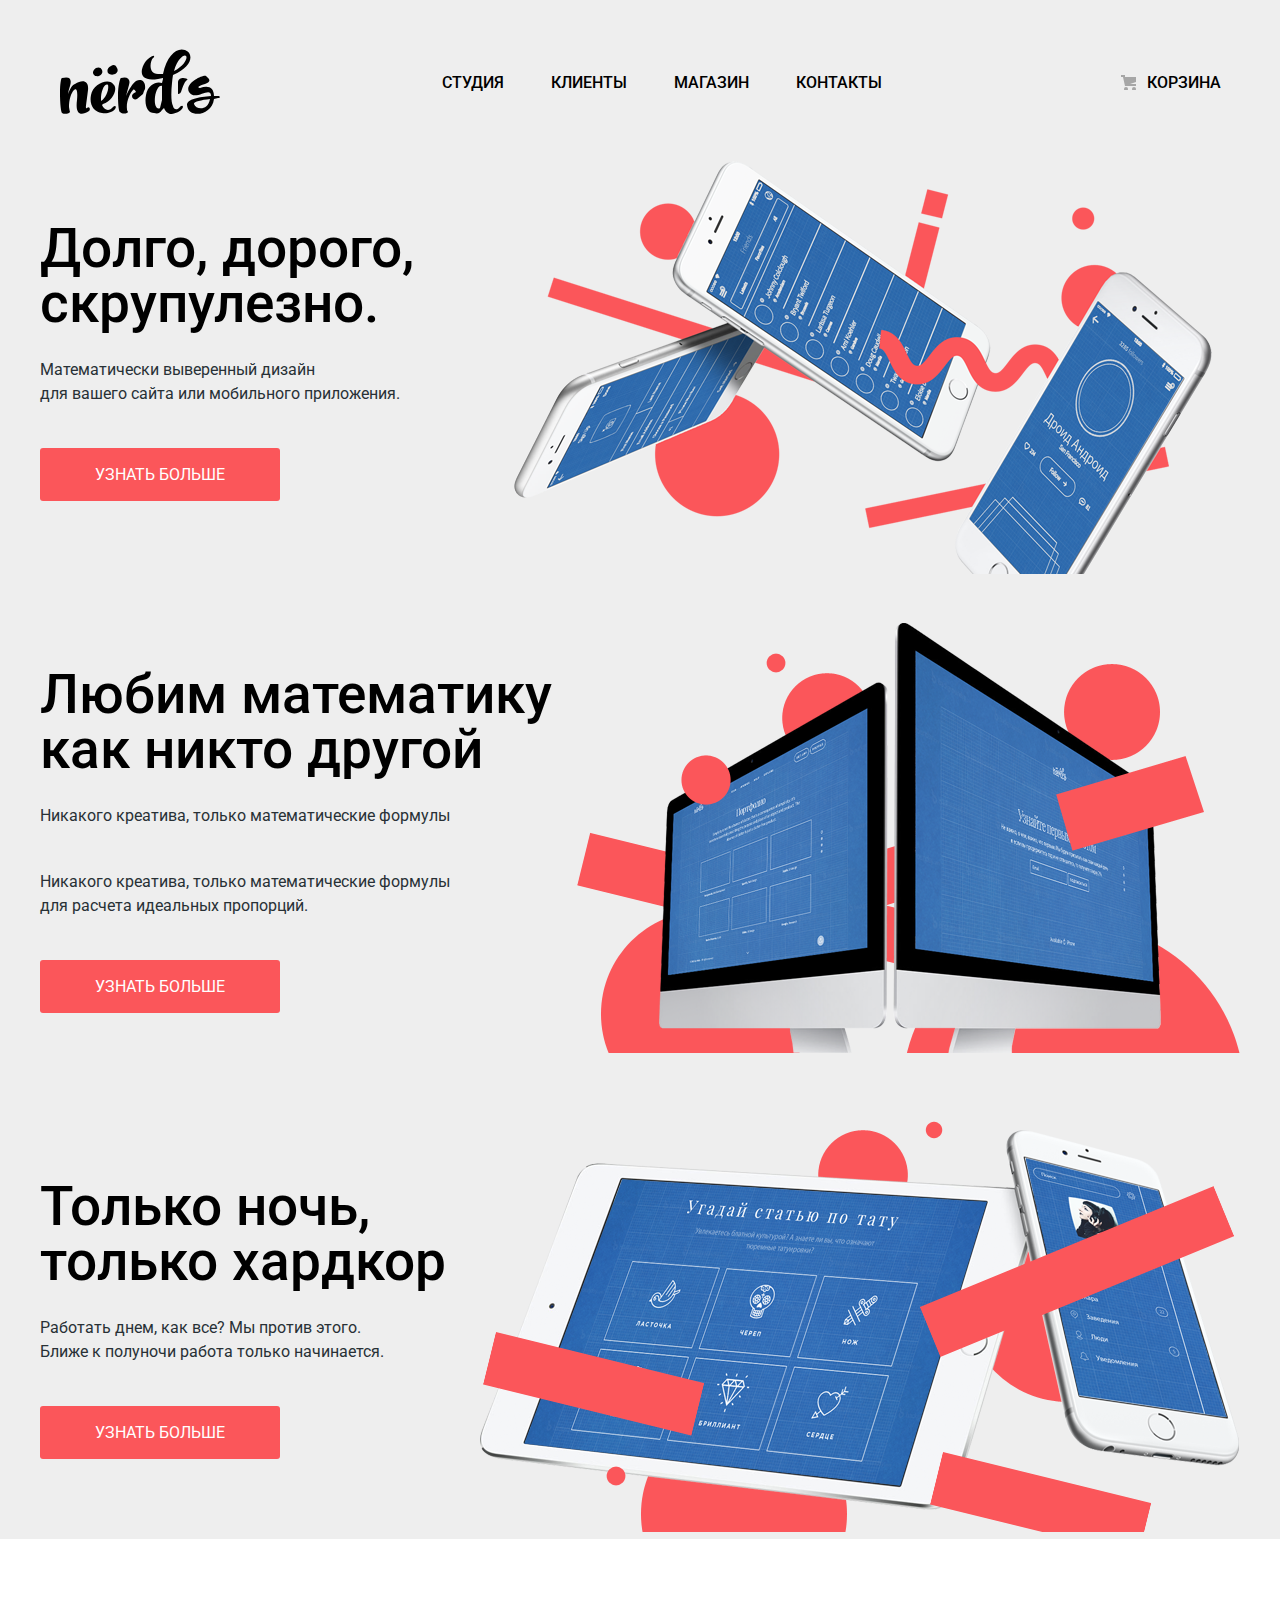
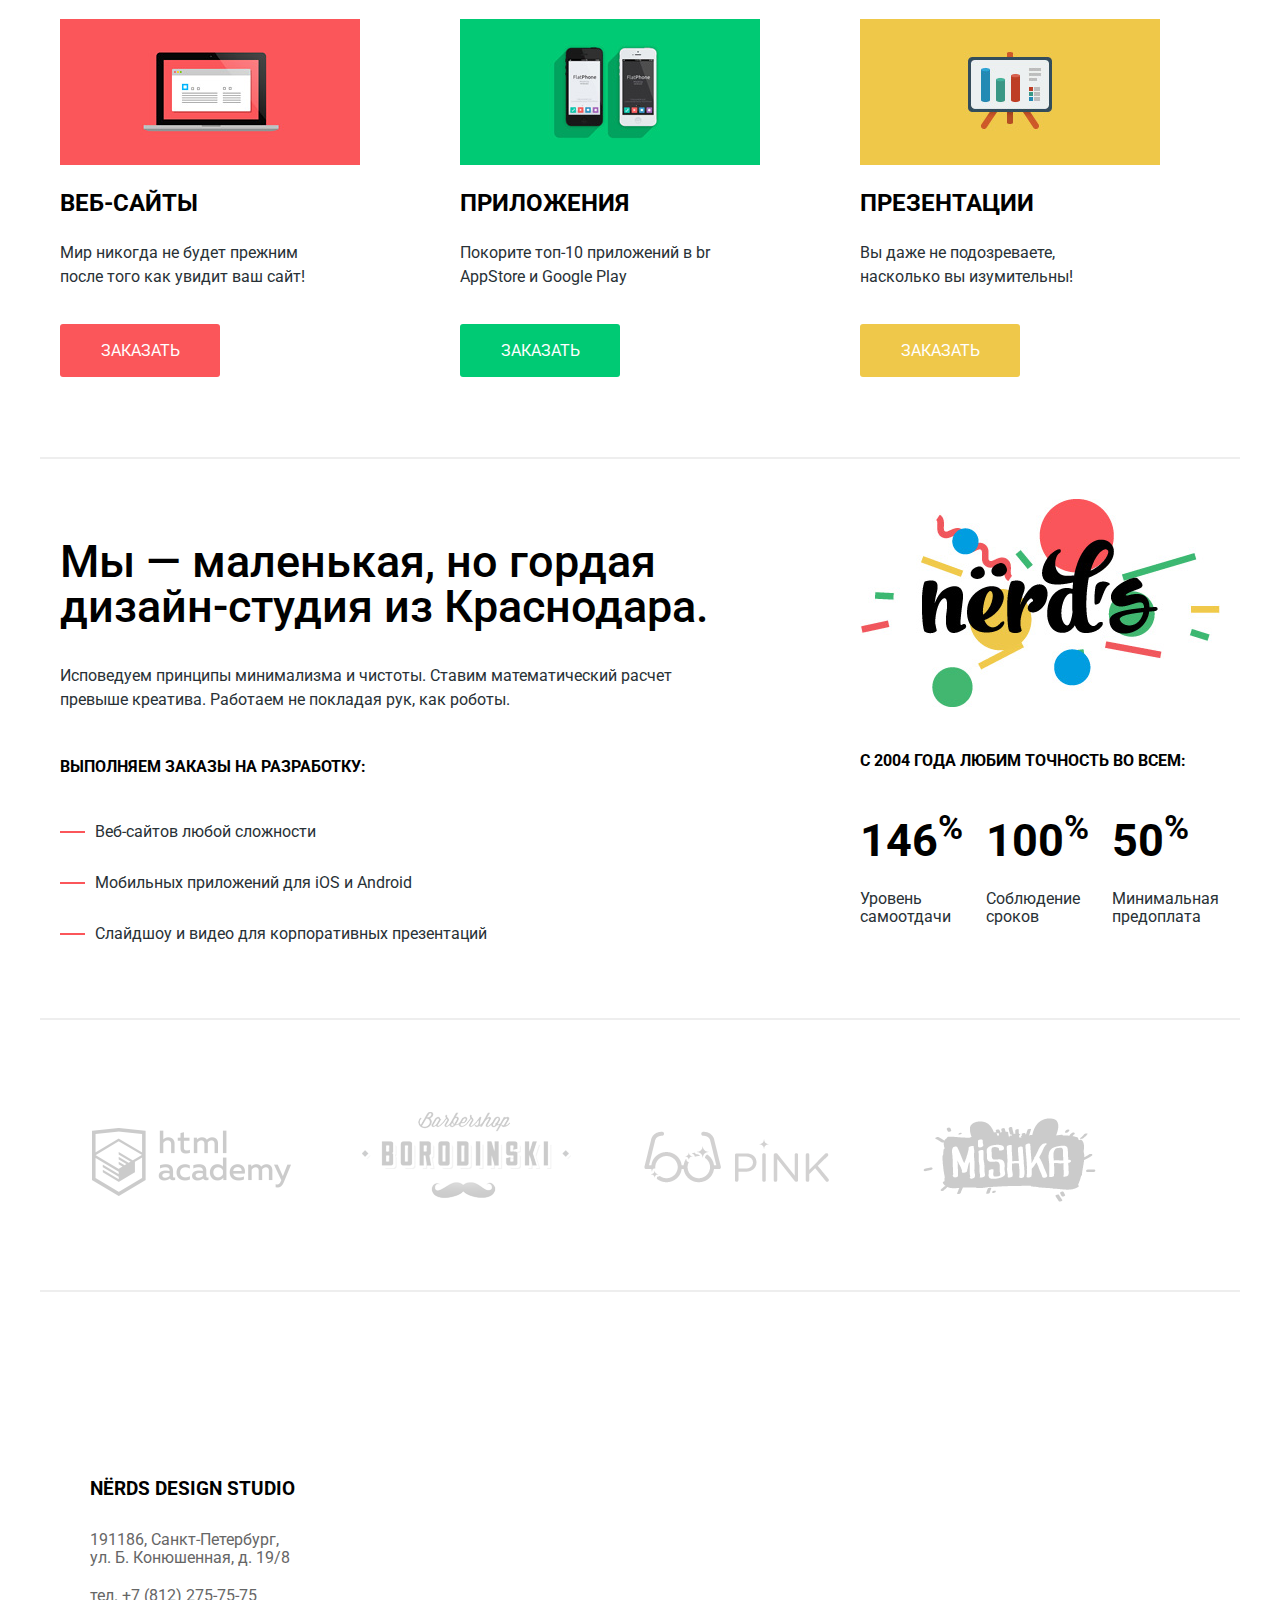
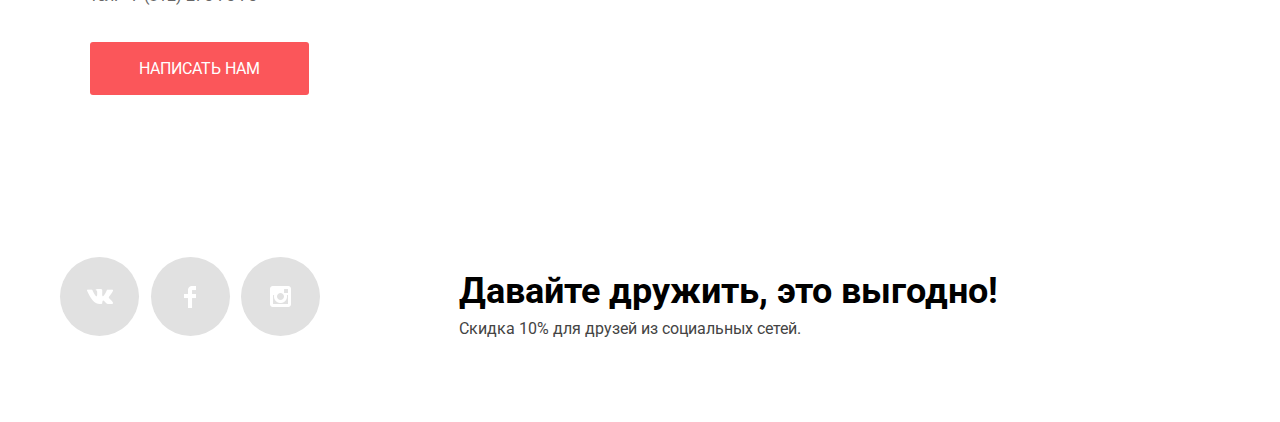
==== commit 371c45b9: "добавил попап" ====
--- a/index.html
+++ b/index.html
@@ -11,7 +11,7 @@
   <header class="header">
     <nav class="main-navigation centr" aria-label="Навигация на странице">
       <!-- Лого -->
-      <a class="logo"><svg width="160" height="65">
+      <a class="logo" href="index.html"><svg width="160" height="65">
         <path d="M158 49l-4 1c-2 17-26 20-27 6 0-6 12-8 24-9 0-11-16 6-22-4-5-9 15-18 17-16 6 5 3 6-1 8-10 
         3-6 4-5 4 8-3 14-1 14 8h4c2 0 3 2 0 2zm-8 1c-9 1-17 3-16 5 2 6 14 7 16-5zm-32-5V33c1-7 12-3 9-2-3 
         2-5 9-6 12-1 2-3 2-3 2zM42 21c2 5-5 8-8 5-2-2-1-5 2-7 2-1 5-1 6 2zm15-2c3 5-5 9-9 5-1-2-1-5 3-7 
@@ -29,7 +29,7 @@
       <ul class="site-navigation reset-ul">
         <li><a href="#" aria-label="Перейти в раздел: Студия">Студия</a></li>
         <li><a href="#" aria-label="Перейти в раздел: Клиенты">Клиенты</a></li>
-        <li><a href="#" aria-label="Перейти в раздел: Магазин">Магазин</a></li>
+        <li><a href="../catalog.html" aria-label="Перейти в раздел: Магазин">Магазин</a></li>
         <li><a href="#" aria-label="Перейти в раздел: Контакты">Контакты</a></li>
       </ul>
       <!-- Меню Пользователя-->
@@ -53,23 +53,24 @@
       <ul class="hero-list slider centr reset-ul">
         <li>
           <div>
-            <h2 class="r-h">Долго, дорого, <br> скрупулезно.</h2>
-            <p class="r-p">Математически выверенный дизайн <br> для вашего сайта или мобильного приложения.</p>
+            <h2 class="reset-h">Долго, дорого, <br> скрупулезно.</h2>
+            <p class="reset-p">Математически выверенный дизайн <br> для вашего сайта или мобильного приложения.</p>
             <a href="#" class="btn">УЗНАТЬ БОЛЬШЕ</a>
           </div>
         </li>
         <li>
           <div>
-            <h2 class="r-h">Любим математику <br> как никто другой</h2>
-            <p class="r-p">Никакого креатива, только математические формулы <br>
+            <h2 class="reset-h">Любим математику <br> как никто другой</h2>
+            <p class="reset-p">Никакого креатива, только математические формулы <br>
+              <p class="-p">Никакого креатива, только математические формулы <br>
               для расчета идеальных пропорций.</p>
             <a href="#" class="btn">УЗНАТЬ БОЛЬШЕ</a>
             </div>
         </li>
         <li>
           <div>
-            <h2 class="r-h">Только ночь,<br> только хардкор</h2>
-            <p class="r-p">Работать днем, как все? Мы против этого. <br> Ближе к полуночи работа только начинается.</p>
+            <h2 class="reset-h">Только ночь,<br> только хардкор</h2>
+            <p class="reset-p">Работать днем, как все? Мы против этого. <br> Ближе к полуночи работа только начинается.</p>
             <a href="#" class="btn">УЗНАТЬ БОЛЬШЕ</a>
           </article>
         </li>
@@ -84,22 +85,22 @@
 
         <li class="services-item">
           <img src="img/illustration-1.jpg" alt="">
-				  <h3 class="r-h">Веб-сайты</h3>
-				  <p class="r-p">Мир никогда не будет прежним <br> после того как увидит ваш сайт!</p>
+				  <h3 class="reset-h">Веб-сайты</h3>
+				  <p class="reset-p">Мир никогда не будет прежним <br> после того как увидит ваш сайт!</p>
 				  <a href="#" class="btn btn-red">ЗАКАЗАТЬ</a>
         </li>
 
         <li class="services-item">
           <img src="img/illustration-2.jpg" alt="">
-				  <h3 class="r-h">Приложения</h3>
-				  <p class="r-p">Покорите топ-10 приложений в br AppStore и Google Play</p>
+				  <h3 class="reset-h">Приложения</h3>
+				  <p class="reset-p">Покорите топ-10 приложений в br AppStore и Google Play</p>
 				  <a href="#" class="btn btn-green">ЗАКАЗАТЬ</a>
         </li>
 
         <li class="services-item">
           <img src="img/illustration-3.jpg" alt="">
-				  <h3 class="r-h">Презентации</h3>
-				  <p class="r-p">Вы даже не подозреваете, <br>
+				  <h3 class="reset-h">Презентации</h3>
+				  <p class="reset-p">Вы даже не подозреваете, <br>
 					насколько вы изумительны!</p>
 				  <a href="#" class="btn btn-yellow">ЗАКАЗАТЬ</a>
         </li>
@@ -109,15 +110,15 @@
     <!-- О нас -->
 	<section class="about centr">
       <div class="item">
-        <h2 class="r-h">
+        <h2 class="reset-h">
           Мы — маленькая, но гордая
           дизайн-студия из Краснодара.
         </h2>
-        <p class="r-p">
+        <p class="reset-p">
           Исповедуем принципы минимализма и чистоты. Ставим математический расчет
           превыше креатива. Работаем не покладая рук, как роботы.
         </p>
-        <h4 class="r-h">Выполняем заказы на разработку:</h4>
+        <h4 class="reset-h">Выполняем заказы на разработку:</h4>
         <ul class="about-list reset-ul">
           <li>Веб-сайтов любой сложности</li>
           <li>Мобильных приложений для iOS и Android</li>
@@ -126,7 +127,7 @@
       </div>
       <div class="item">
         <img src="img/nerds-illustration.png" alt="">
-        <h4 class="r-h">с 2004 года Любим точность во всем:</h4>
+        <h4 class="reset-h">с 2004 года Любим точность во всем:</h4>
         <ul class="about-stats reset-ul">
           <li>
             <span class="number">146<sup>%</sup></span>
@@ -159,13 +160,46 @@
 		<!-- Обертка -->
 		<div class="centr contact-container">
 			<article class="contact-block">
-				<h3 class="r-h">NЁRDS DESIGN STUDIO</h3>
-				<p class="r-p">
+				<h3 class="reset-h">NЁRDS DESIGN STUDIO</h3>
+				<p class="reset-p">
 					191186, Санкт-Петербург,
 					ул. Б. Конюшенная, д. 19/8 
 					<span>тел. <a class="phone" href="tel:+7(812)275-75-75">+7 (812) 275-75-75</a></span>
 				</p>
-				<a href="feed.html" class="btn">Напишите нам</a>
+				<!-- Кнопка -->
+	<a href="#" class="btn call-modal">Написать нам</a>
+	
+	<!-- Обертка -->
+  <div class="overlay">
+		<!-- Модальное окно -->
+    <div class="modal">
+			<!-- Верхняя часть - Шапка -->
+      <div class="modal__header">
+        <h2 class="modal__head">Напишите нам</h2>
+        <button class="modal__exit">&times;</button>
+			</div>
+			<!-- Форма -->
+      <form action="#" class="modal-form">
+				<!-- Поле -->
+        <label class="modal-form__label">
+          Ваше имя:
+          <input type="text" placeholder="Имя Фамилия" class="modal-form__input">
+				</label>
+				<!-- Поле -->
+        <label class="modal-form__label">
+          Ваш e-mail:
+          <input type="email" placeholder="email@example.com" class="modal-form__input">
+				</label>
+				<!-- Поле -->
+        <label class="modal-form__label">
+          Текст письма:
+          <textarea placeholder="В свободной форме" class="modal-form__input modal-form__textarea"></textarea>
+				</label>
+				<!-- Кнопка -->
+        <button type="submit" class="btn modal-form__btn">ОТПРАВИТЬ</button>
+			</form>
+		</div>
+	</div>
 			</article>
 		</div>
 		<!-- Карта -->
@@ -185,32 +219,10 @@
 		</ul>
 		<p><b>Давайте дружить, это выгодно!</b>Скидка 10% для друзей из социальных сетей.</p>
 	</footer>
-
-  <div class="modal">
-    <div class="modal-header">
-      <h2 class="">Напишите нам</h2>
-    </div>
-    <form action="post" class="modal-form">
-      <div class="modal-form-group">
-        <p class="modal-form-field">
-          <label for="modal-name" class="modal-form-label" aria-label="Имя пользователя">Ваше имя</label>
-          <input type="text" id="modal-name" class="modal-form-input" placeholder="Имя Фамилия">
-        </p>
-        <p class="modal-form-field">
-          <label for="modal-mail" class="modal-form-label" aria-label="Почта пользователя">Ваш e-mail</label>
-          <input type="email" id="modal-mail" class="modal-form-input" placeholder="email@example.com">
-        </p>
-      </div>
-      <p class="modal-form-field modal-form-field-textarea">
-        <label for="message" class="modal-form-label" aria-label="Введите текст письма">Текст письма</label>
-        <textarea id="message" cols="70" rows="6" placeholder="В свободной форме" class="modal-form-input modal-form-input-textarea"></textarea>
-      </p>
-      <button type="submit" class="btn btn-red" aria-label="Кнопка отправки">Отправить</button>
-    </form>
-  </div>
   <!-- Скрипты -->
 	<script src="https://api-maps.yandex.ru/2.1/?lang=ru_RU" type="text/javascript"></script>
-	<script src="js/script.js"></script>
+  <script src="js/script.js"></script>
+  <script src="js/modal.js"></script>
 </body>
 
 </html>
--- a/css/style.css
+++ b/css/style.css
@@ -1,779 +1,803 @@
 @import url('https://fonts.googleapis.com/css?family=Roboto:400,500,700');
+@import url('normalize.css');
 
 html {
-	box-sizing: border-box;
-	padding: 0;
-	margin: 0;
+  box-sizing: border-box;
+  padding: 0;
+  margin: 0;
 }
 
 *,
 *::after,
 *::before {
-	box-sizing: inherit;
+  box-sizing: inherit;
 }
 
 body {
-	/* Базовое семейство шрифтов */
-	font-family: 'Roboto', 'Arial','Segoe UI', Tahoma, sans-serif;
-	/* Базовый цвет шрифтов */
-	color: #283136;
-	/* Базовый размер шрифтов */
-	font-size: 16px;
-	/* Базовое начертание шрифтов */
-	font-weight: 400;
-	/* Базовый фоновый цвет шрифтов */
-	background-color: #ffffff;
-	/* Базовая высота строки */
-	line-height: 1;
+  /* Базовое семейство шрифтов */
+  font-family: 'Roboto', 'Arial', 'Segoe UI', Tahoma, sans-serif;
+  /* Базовый цвет шрифтов */
+  color: #283136;
+  /* Базовый размер шрифтов */
+  font-size: 16px;
+  /* Базовое начертание шрифтов */
+  font-weight: 400;
+  /* Базовый фоновый цвет шрифтов */
+  background-color: #ffffff;
+  /* Базовая высота строки */
+  line-height: 1;
 }
 
 a {
-	/* Убиараем подчеркивание у ссылок */
-	text-decoration: none;
-	/* Наследуем шрифты от body */
-	font-family: inherit;
+  /* Убиараем подчеркивание у ссылок */
+  text-decoration: none;
+  /* Наследуем шрифты от body */
+  font-family: inherit;
 }
 
 img {
-	/* Устанавливаем максимальную ширину для изображении */
-	max-width: 100%;
-	/* Автоматическое подстраивание высоты */
-	height: auto;
-	/* Вертикальное выравнивание по середине */
-	vertical-align: middle;
+  /* Устанавливаем максимальную ширину для изображении */
+  max-width: 100%;
+  /* Автоматическое подстраивание высоты */
+  height: auto;
+  /* Вертикальное выравнивание по середине */
+  vertical-align: middle;
 }
 
 .centr {
-	max-width: 1200px;
-	width: 100%;
-	padding: 0 20px;
-	margin: auto;
+  max-width: 1200px;
+  width: 100%;
+  padding: 0 20px;
+  margin: auto;
 }
 
 .reset-ul {
-	list-style: none;
-	padding: 0;
-	margin: 0;
-	width: 100%;
+  list-style: none;
+  padding: 0;
+  margin: 0;
+  width: 100%;
 }
 
 .reset-h,
 .reset-p {
-	padding: 0;
-	margin: 0;
+  padding: 0;
+  margin: 0;
 }
 
 
 .visually-hidden {
-	position: absolute;
-	width: 1px;
-	height: 1px;
-	margin: -1px;
-	border: 0;
-	padding: 0;
-	clip: rect(0 0 0 0);
-	overflow: hidden;
+  position: absolute;
+  width: 1px;
+  height: 1px;
+  margin: -1px;
+  border: 0;
+  padding: 0;
+  clip: rect(0 0 0 0);
+  overflow: hidden;
 }
 
 /*Состояния Логотипа*/
 
 .logo:hover {
-	opacity: 0.8;
+  opacity: 0.8;
 }
 
 .logo:active {
-	opacity: 0.3;
+  opacity: 0.3;
 }
 
 /*Состояния Меню*/
 
 .site-navigation a,
 .user-navigation a {
-	display: inline-block;
-	position: relative;
+  display: inline-block;
+  position: relative;
 }
 
 .site-navigation a:hover,
 .user-navigation a:hover {
-	color: #fb565a;
+  color: #fb565a;
 }
 
 .site-navigation a:active,
 .user-navigation a:active {
-	opacity: 0.3;
-	color: #000000;
+  opacity: 0.3;
+  color: #000000;
 }
 
 .btn {
-	display: inline-block;
-	max-width: 160px;
-	width: 100%;
-	text-align: center;
-	border-radius: 3px;
-	padding: 19px 10px 18px;
-	color: #ffffff;
-	/* Временно */
-	background-color: #fb565a;
+  display: inline-block;
+  max-width: 160px;
+  width: 100%;
+  text-align: center;
+  border-radius: 3px;
+  padding: 19px 10px 18px;
+  color: #ffffff;
+  /* Временно */
+  background-color: #fb565a;
 }
 
 /*Состояния кнопок*/
 
 .filters-form .btn:hover {
-	background-color: #dfdfdf;
+  background-color: #dfdfdf;
 }
 
 .filters-form .btn:active,
 .filters-form .btn:focus {
-	box-shadow: inset 0 3px 0 rgba(0, 1, 1, 0.1);
-	background-color: #d5d5d5;
-	color:#959595;
+  box-shadow: inset 0 3px 0 rgba(0, 1, 1, 0.1);
+  background-color: #d5d5d5;
+  color: #959595;
 }
 
 
 
 .sort-type a:hover,
 .sort-dir a:hover {
-	opacity: 0.6;
+  opacity: 0.6;
 }
 
 .sort-type a:active,
-.sort-dir a:active
- {
-	opacity: 1;
+.sort-dir a:active {
+  opacity: 1;
 }
 
 .hero .btn:hover,
 .social a:hover,
 .project .btn:hover,
-.contact-block .btn:hover
- {
-	background-color: #e74246;
+.contact-block .btn:hover {
+  background-color: #e74246;
 }
 
 .hero .btn:active,
 .project .btn:active,
 .social a:active,
 .contact-block .btn:active {
-	box-shadow: inset 0 3px 0 rgba(0, 1, 1, 0.1);
-	background-color: #d7373b;
-} 
+  box-shadow: inset 0 3px 0 rgba(0, 1, 1, 0.1);
+  background-color: #d7373b;
+}
 
 .social-icon:active img {
-	opacity: 0.3;
+  opacity: 0.3;
 }
 
 .pagination-item a:hover,
 .next a:hover {
-	background-color: #dfdfdf;
+  background-color: #dfdfdf;
 }
 
 .pagination-item a:active,
 .next a:active {
-	box-shadow: inset 0 3px 0 rgba(0, 1, 1, 0.1);
-	color: #959595;
+  box-shadow: inset 0 3px 0 rgba(0, 1, 1, 0.1);
+  color: #959595;
 }
 
 .btn-red {
-	background-color: #fb565a;
+  background-color: #fb565a;
 }
 
 .btn-red:hover {
-	background-color: #e74246;
+  background-color: #e74246;
 }
 
 .btn-red:active {
-	background-color: #d7373b;
-	box-shadow: inset 0 3px 0 rgba(0, 1, 1, 0.1);
-	color: #E37376;
+  background-color: #d7373b;
+  box-shadow: inset 0 3px 0 rgba(0, 1, 1, 0.1);
+  color: #E37376;
 }
 
 
 .btn-green {
-	background-color: #00ca74;
+  background-color: #00ca74;
 }
 
 .btn-green:hover {
-	background-color: #00bc6c;
+  background-color: #00bc6c;
 }
 
 .btn-green:active {
-	box-shadow: inset 0 3px 0 rgba(0, 1, 1, 0.1);
-	background-color: #00aa62;
-	color: #4CC491;
+  box-shadow: inset 0 3px 0 rgba(0, 1, 1, 0.1);
+  background-color: #00aa62;
+  color: #4CC491;
 }
 
 .btn-yellow {
-	background-color: #efc84a;;
+  background-color: #efc84a;
+  ;
 }
 
 .btn-yellow:hover {
-	background-color: #eab534;;
+  background-color: #eab534;
+  ;
 }
 
 .btn-yellow:active {
-	background-color: #e5a722;
-	box-shadow: inset 0 3px 0 rgba(0, 1, 1, 0.1);
-	color: #EDC164;
+  background-color: #e5a722;
+  box-shadow: inset 0 3px 0 rgba(0, 1, 1, 0.1);
+  color: #EDC164;
 }
 
 .works-list a:hover {
+  opacity: 1;
+}
+
+.works-list a:active {
+  opacity: 0.1;
+}
+
+.modal__exit:hover {
 	opacity: 1;
 }
 
-.works-list a:active {
+.modal__exit:active {
 	opacity: 0.1;
+}
+
+
+.modal-form__input:hover {
+	border: 2px solid #b4b9bb;
+}
+
+.modal-form__input:focus {
+	border: 2px solid #000000;
+}
+
+
+.modal-form__input:invalid {
+	border: 2px solid #e74246;
 }
 
 /* Стили для шапки */
 .header {
-	background-color: #eeeeee;
-	padding-top: 49px;
+  background-color: #eeeeee;
+  padding-top: 49px;
 }
 
 .main-navigation {
-	display: flex;
-	justify-content: space-between;
-	padding-bottom: 18px;
+  display: flex;
+  justify-content: space-between;
+  padding-bottom: 18px;
 }
 
 .user-navigation {
-	max-width: 117px;
-	align-items: center;
-	display: flex;
-	position: relative;
-	font: inherit;
-} 
-
-.user-navigation a{
-	margin-left: 44px;
+  max-width: 117px;
+  align-items: center;
+  display: flex;
+  position: relative;
+  font: inherit;
+}
+
+.user-navigation a {
+  margin-left: 44px;
 }
 
 .user-navigation .svg {
-	position: absolute;
-	left: -26px;
+  position: absolute;
+  left: -26px;
 }
 
 .site-navigation {
-	max-width: 440px;
-	display: flex;
-	justify-content: space-between;
-	align-items: center;
-	
+  max-width: 440px;
+  display: flex;
+  justify-content: space-between;
+  align-items: center;
+
 }
 
 .site-navigation a,
 .user-navigation a {
-	color: #000000;
-	font-weight: 500;
-	text-transform: uppercase;
+  color: #000000;
+  font-weight: 500;
+  text-transform: uppercase;
 }
 
 .menu-active {
-	position:relative;
+  position: relative;
 }
 
 .menu-active::after {
-	position: absolute ;
-	content: '';
-	left: 0;
-	bottom: -10px;
-	width: 100%;
-	height: 2px;
-	background-color: red;
-}
-
-.basket svg{
-	position: absolute;
-	left: 0px;
+  position: absolute;
+  content: '';
+  left: 0;
+  bottom: -10px;
+  width: 100%;
+  height: 2px;
+  background-color: red;
+}
+
+.basket svg {
+  position: absolute;
+  left: 0px;
 }
 
 .header-head {
-	color: #000000;
-	font-size: 55px;
-	font-weight: 500;
-	padding-top: 86px;
-	padding-bottom: 116px;
-	margin: auto;
-	text-align: center;
-}
+  color: #000000;
+  font-size: 55px;
+  font-weight: 500;
+  padding-top: 86px;
+  padding-bottom: 116px;
+  margin: auto;
+  text-align: center;
+}
+
 /*=======Slider=========*/
 .hero {
-	background-color: #eeeeee;
+  background-color: #eeeeee;
 }
 
 .hero-list {
-	margin: auto;
+  margin: auto;
 }
 
 .hero-list li {
-	min-height: 430px;
-	padding-top: 86px;
-	padding-bottom: 80px;
+  min-height: 430px;
+  padding-top: 86px;
+  padding-bottom: 80px;
 }
 
 .hero-list li:nth-child(1) {
-	background: url('../img/nerds-index-slide1.png') no-repeat right center;
+  background: url('../img/nerds-index-slide1.png') no-repeat right center;
 }
 
 .hero-list li:nth-child(2) {
-	background: url('../img/nerds-index-slide2.png') no-repeat right center;
+  background: url('../img/nerds-index-slide2.png') no-repeat right center;
 }
 
 .hero-list li:nth-child(3) {
-	background: url('../img/nerds-index-slide3.png') no-repeat right center;
+  background: url('../img/nerds-index-slide3.png') no-repeat right center;
 }
 
 .hero-list h2 {
-	color: #000000;
-	font-size: 55px;
-	font-weight: 500;
-	line-height: 55px;
-	margin-bottom: 27px;
+  color: #000000;
+  font-size: 55px;
+  font-weight: 500;
+  line-height: 55px;
+  margin-bottom: 27px;
 }
 
 .hero-list p {
-	line-height: 24px;
-	margin-bottom: 42px;
+  line-height: 24px;
+  margin-bottom: 42px;
 }
 
 .hero-list .btn {
-	max-width: 240px;
+  max-width: 240px;
 }
 
 /* Стили для Услуг */
 .main-services {
-	padding-top: 80px;
-	padding-bottom: 80px;
-	border-bottom: 2px solid #eeeeee;
+  padding-top: 80px;
+  padding-bottom: 80px;
+  border-bottom: 2px solid #eeeeee;
 }
 
 .services-list {
-	display: flex;
-	justify-content: space-between;
-	max-width: 1100px;
+  display: flex;
+  justify-content: space-between;
+  max-width: 1100px;
 }
 
 .services-list li {
-	max-width: 300px;
+  max-width: 300px;
 }
 
 .services-list img {
-	margin-bottom: 26px;
+  margin-bottom: 26px;
 }
 
 .services-list h3 {
-	text-transform: uppercase;
-	color: #000000;
-	font-weight: 700;
-	font-size: 24px;
-	margin-bottom: 26px;
+  text-transform: uppercase;
+  color: #000000;
+  font-weight: 700;
+  font-size: 24px;
+  margin-bottom: 26px;
 }
 
 .services-list p {
-	line-height: 24px;
-	margin-bottom: 35px;
+  line-height: 24px;
+  margin-bottom: 35px;
 }
 
 /* Стили для О нас */
 .about {
-	display: flex;
-	justify-content: space-between;
-	padding-top: 40px;
-	padding-bottom: 76px;
-	border-bottom: 2px solid #eee;
+  display: flex;
+  justify-content: space-between;
+  padding-top: 40px;
+  padding-bottom: 76px;
+  border-bottom: 2px solid #eee;
 }
 
 .about .item:nth-child(1) {
-	max-width: 660px;
-	width: 100%;
+  max-width: 660px;
+  width: 100%;
 
 }
 
 .about .item:nth-child(2) {
-	max-width: 360px;
-	width: 100%;
+  max-width: 360px;
+  width: 100%;
 }
 
 .about h2 {
-	color: #000000;
-	font-size: 45px;
-	font-weight: 500;
-	line-height: 45px;
-	margin-bottom: 35px;
-	margin-top: 40px;
+  color: #000000;
+  font-size: 45px;
+  font-weight: 500;
+  line-height: 45px;
+  margin-bottom: 35px;
+  margin-top: 40px;
 }
 
 .about p {
-	line-height: 24px;
-	margin-bottom: 47px;
+  line-height: 24px;
+  margin-bottom: 47px;
 }
 
 .about h4 {
-	text-transform: uppercase;
-	color: #000000;
-	font-weight: 700;
-	margin-bottom: 49px;
+  text-transform: uppercase;
+  color: #000000;
+  font-weight: 700;
+  margin-bottom: 49px;
 }
 
 .about-list li {
-	position: relative;
-	padding-left: 35px;
+  position: relative;
+  padding-left: 35px;
 }
 
 .about-list li:not(:last-child) {
-	margin-bottom: 35px;
+  margin-bottom: 35px;
 }
 
 .about-list li::before {
-	position: absolute;
-	content: '';
-	left: 0;
-	top: 50%;
-	transform: translateY(-50%);
-	width: 25px;
-	height: 2px;
-	background-color: #fb565a;
+  position: absolute;
+  content: '';
+  left: 0;
+  top: 50%;
+  transform: translateY(-50%);
+  width: 25px;
+  height: 2px;
+  background-color: #fb565a;
 }
 
 .about img {
-	display: block;
-	margin-bottom: 46px;
+  display: block;
+  margin-bottom: 46px;
 }
 
 .about-stats {
-	display: flex;
-	justify-content: space-between;
+  display: flex;
+  justify-content: space-between;
 }
 
 .about-stats li {
-	width: 30%;
+  width: 30%;
 }
 
 .about-stats span {
-	display: block;
+  display: block;
 }
 
 .about-stats .number {
-	margin-bottom: 27px;
-	color: #000000;
-	font-size: 45px;
-	font-weight: 700;
+  margin-bottom: 27px;
+  color: #000000;
+  font-size: 45px;
+  font-weight: 700;
 }
 
 .about-stats .name {
-	line-height: 18px;
+  line-height: 18px;
 }
 
 /* Стили для Проекты */
 .works {
-	padding-top: 46px;
-	padding-bottom: 44px;
-	margin-bottom: 80px;
-	border-bottom: 2px solid #eee;
+  padding-top: 46px;
+  padding-bottom: 44px;
+  margin-bottom: 80px;
+  border-bottom: 2px solid #eee;
 }
 
 .works-list {
-	display: flex;
-	justify-content: space-between;
-	align-items: center;
-	max-width: 1080px;
+  display: flex;
+  justify-content: space-between;
+  align-items: center;
+  max-width: 1080px;
 }
 
 .works-list a {
-	opacity: 0.2;
+  opacity: 0.2;
 }
 
 /* Стили для Контакты */
 .contact-container {
-	position: relative;
+  position: relative;
 }
 
 .contact-block {
-	position: absolute;
-	left: 0;
-	top: 54px;
-	max-width: 319px;
-	width: 100%;
-	border-radius: 2px;
-	background-color: #ffffff;
-	padding: 54px 50px 47px;
-	z-index: 2;
+  position: absolute;
+  left: 0;
+  top: 54px;
+  max-width: 319px;
+  width: 100%;
+  border-radius: 2px;
+  background-color: #ffffff;
+  padding: 54px 50px 47px;
+  z-index: 2;
 }
 
 .contact-block h3 {
-	font-weight: 700;
-	color: #000000;
-	text-transform: uppercase;
-	margin-bottom: 32px;
+  font-weight: 700;
+  color: #000000;
+  text-transform: uppercase;
+  margin-bottom: 32px;
 }
 
 .contact-block p {
-	margin-bottom: 37px;
-	color: #666666;
-	line-height: 18px;
-	padding-right: 18px;
+  margin-bottom: 37px;
+  color: #666666;
+  line-height: 18px;
+  padding-right: 18px;
 }
 
 .contact-block span {
-	display: block;
-	margin-top: 20px;
+  display: block;
+  margin-top: 20px;
 }
 
 .contact-block .phone {
-	color: inherit;
+  color: inherit;
 }
 
 .contact-block .btn {
-	max-width: 219px;
-	text-transform: uppercase;
+  max-width: 219px;
+  text-transform: uppercase;
 }
 
 .map {
-	height: 416px;
-	width: 100%;
-}
-
-/* Стили для Подвал */ 
+  height: 416px;
+  width: 100%;
+}
+
+/* Стили для Подвал */
 
 .footer {
-	display: flex;
-	padding-top: 69px;
-	padding-bottom: 69px;
-	
+  display: flex;
+  padding-top: 69px;
+  padding-bottom: 69px;
+
 }
 
 .social {
-	max-width: 260px;
-	display: flex;
-	justify-content: space-between;
-	margin-right: 139px;
+  max-width: 260px;
+  display: flex;
+  justify-content: space-between;
+  margin-right: 139px;
 }
 
 .social a {
-	display: flex;
-	justify-content: center;
-	align-items: center;
-	width: 79px;
-	height: 79px;
-	border-radius: 50%;
-	background-color: #e1e1e1;
+  display: flex;
+  justify-content: center;
+  align-items: center;
+  width: 79px;
+  height: 79px;
+  border-radius: 50%;
+  background-color: #e1e1e1;
 }
 
 .footer p {
-	color: #444444;
+  color: #444444;
 }
 
 .footer b {
-	display: block;
-	margin-bottom: 12px;
-	color: #000000;
-	font-size: 36px;
-	font-weight: 700;
+  display: block;
+  margin-bottom: 12px;
+  color: #000000;
+  font-size: 36px;
+  font-weight: 700;
 }
 
 /*Каталог*/
 
 /* Стили для Фильтры */
 .filters {
-	max-width: 260px;
-	width: 100%;
+  max-width: 260px;
+  width: 100%;
 }
 
 /* Стили для Логической обертки формы */
 .filters fieldset {
-	padding: 0;
-	margin: 0;
-	border: 0;
+  padding: 0;
+  margin: 0;
+  border: 0;
 }
 
 .filters .filters-form__price {
-	margin-bottom: 62px;
+  margin-bottom: 62px;
 }
 
 .filters .filters-form__grid {
-	margin-bottom: 51px;
+  margin-bottom: 51px;
 }
 
 .filters .filters-form__features {
-	margin-bottom: 48px;
+  margin-bottom: 48px;
 }
 
 /* Стили для  Заголовков формы*/
 .filters legend {
-	font-weight: 700;
-	color: #000000;
-	letter-spacing: 0.05px;
-	font-size: 18px;
-	text-transform: uppercase;
-	margin-bottom: 21px;
+  font-weight: 700;
+  color: #000000;
+  letter-spacing: 0.05px;
+  font-size: 18px;
+  text-transform: uppercase;
+  margin-bottom: 21px;
 }
 
 .filters-form__price legend {
-	margin-bottom: 56px;
+  margin-bottom: 56px;
 }
 
 /* Стили для  Лейблов */
 label {
-	display: block;
-	padding-left: 37px;
-	position: relative;
-	cursor: pointer;
+  display: block;
+  padding-left: 37px;
+  position: relative;
+  cursor: pointer;
 }
 
 label:not(:last-child) {
-	margin-bottom: 15px;
+  margin-bottom: 15px;
 }
 
 /* Стили для  Радио-кнопок*/
 .radio {
-	position: absolute;
-	content: '';
-	left: 0;
-	top: 50%;
-	transform: translateY(-50%);
-	background-color: #ffffff;
-	width: 25px;
-	height: 25px;
-	background: url('../img/radio-off.svg') no-repeat center;
-	opacity: 0.4;
-}
-
-input:hover + .radio {
-	opacity: 1;
+  position: absolute;
+  content: '';
+  left: 0;
+  top: 50%;
+  transform: translateY(-50%);
+  background-color: #ffffff;
+  width: 25px;
+  height: 25px;
+  background: url('../img/radio-off.svg') no-repeat center;
+  opacity: 0.4;
+}
+
+input:hover+.radio {
+  opacity: 1;
 }
 
 .input:checked+.radio {
-	background: url('../img/radio-on.svg') no-repeat center;
+  background: url('../img/radio-on.svg') no-repeat center;
 }
 
 /* Стили для  Чекбоксов*/
 .checkbox {
-	position: absolute;
-	content: '';
-	left: 0;
-	top: 50%;
-	transform: translateY(-50%);
-	background-color: #ffffff;
-	width: 25px;
-	height: 25px;
-	background: url('../img/checkbox-off.svg') no-repeat center;
-	opacity: 0.4;
-}
-
-.input:hover + .checkbox {
-	opacity: 1;
+  position: absolute;
+  content: '';
+  left: 0;
+  top: 50%;
+  transform: translateY(-50%);
+  background-color: #ffffff;
+  width: 25px;
+  height: 25px;
+  background: url('../img/checkbox-off.svg') no-repeat center;
+  opacity: 0.4;
+}
+
+.input:hover+.checkbox {
+  opacity: 1;
 }
 
 .input:checked+.checkbox {
-	background: url('../img/checkbox-on.svg') no-repeat center;
-	left: 2px;
+  background: url('../img/checkbox-on.svg') no-repeat center;
+  left: 2px;
 }
 
 
 .container-catalog {
-	display: flex;
-	justify-content: space-between;
-	padding-top: 60px;
+  display: flex;
+  justify-content: space-between;
+  padding-top: 60px;
 }
 
 /* Стили для слайдера  СТОИМОСТЬ*/
 .range-wrap {
-	padding: 39px 21px;
-	border-radius: 2px;
-	margin-bottom: 14px;
-	background-color: #eeeeee;
+  padding: 39px 21px;
+  border-radius: 2px;
+  margin-bottom: 14px;
+  background-color: #eeeeee;
 }
 
 .range-content {
-	height: 2px;
-	position: relative;
-	width: 100%;
-	background-color: #d7dcde;
+  height: 2px;
+  position: relative;
+  width: 100%;
+  background-color: #d7dcde;
 }
 
 .range-line {
-	position: absolute;
-	left: 0;
-	top: 0;
-	content: '';
-	width: 80%;
-	height: 100%;
-	background-color: #00ca74;
+  position: absolute;
+  left: 0;
+  top: 0;
+  content: '';
+  width: 80%;
+  height: 100%;
+  background-color: #00ca74;
 }
 
 .range-button {
-	position: absolute;
-	top: 50%;
-	left: 0%;
-	transform: translateY(-50%);
-	width: 23px;
-	height: 23px;
-	border-radius: 50%;
-	background-color: #ffffff;
-	box-shadow: 0 3px 0 #ababab;
-	position: relative;
-	border: 0;
-	outline: none;
+  position: absolute;
+  top: 50%;
+  left: 0%;
+  transform: translateY(-50%);
+  width: 23px;
+  height: 23px;
+  border-radius: 50%;
+  background-color: #ffffff;
+  box-shadow: 0 3px 0 #ababab;
+  position: relative;
+  border: 0;
+  outline: none;
 }
 
 .range-button:nth-child(3) {
-	left: 60%;
+  left: 60%;
 }
 
 .range-button::after {
-	position: absolute;
-	content: '';
-	top: 50%;
-	left: 50%;
-	transform: translate(-50%, -50%);
-	width: 4px;
-	height: 4px;
-	border-radius: 50%;
-	background-color: #ababab;
+  position: absolute;
+  content: '';
+  top: 50%;
+  left: 50%;
+  transform: translate(-50%, -50%);
+  width: 4px;
+  height: 4px;
+  border-radius: 50%;
+  background-color: #ababab;
 }
 
 .range-cost {
-	display: flex;
-	justify-content: space-between;
-	align-items: flex-start;
+  display: flex;
+  justify-content: space-between;
+  align-items: flex-start;
 }
 
 .range-cost label {
-	max-width: 111px;
-	display: flex;
-	align-items: center;
-	justify-content: space-between;
-	padding: 0;
-	margin: 0;
-	text-transform: uppercase;
+  max-width: 111px;
+  display: flex;
+  align-items: center;
+  justify-content: space-between;
+  padding: 0;
+  margin: 0;
+  text-transform: uppercase;
 }
 
 .range-cost input {
-	width: 80px;
-	text-align: center;
-	padding: 12px 16px 13px;
-	border: none;
-	background-color: #eeeeee;
-	border-radius: 2px;
-	margin-left: 11px;
-	-moz-appearance: textfield;
-	appearance: textfield;
+  width: 80px;
+  text-align: center;
+  padding: 12px 16px 13px;
+  border: none;
+  background-color: #eeeeee;
+  border-radius: 2px;
+  margin-left: 11px;
+  -moz-appearance: textfield;
+  appearance: textfield;
 }
 
 .range-cost input::-webkit-inner-spin-button,
 .range-cost input::-webkit-outer-spin-button {
-	-webkit-appearance: none;
+  -webkit-appearance: none;
 }
 
 
 /* Стили для  Кнопки*/
 .filters-form .btn {
-	max-width: 260px;
-	color: #000000;
-	background-color: #eeeeee;
-	border: 0;
-	font-weight: 500;
-	outline: none;
+  max-width: 260px;
+  color: #000000;
+  background-color: #eeeeee;
+  border: 0;
+  font-weight: 500;
+  outline: none;
 }
 
 
@@ -782,147 +806,247 @@
 
 
 .catalog-content {
-	max-width: 760px;
-	width: 100%;
-	justify-content: flex-end;
+  max-width: 760px;
+  width: 100%;
+  justify-content: flex-end;
 }
 
 .sort {
-	display: flex;
-	margin-bottom: 15px;
-	align-items: flex-start;
+  display: flex;
+  margin-bottom: 15px;
+  align-items: flex-start;
 }
 
 .sort h4 {
-	text-transform: uppercase;
-	font-weight: 700;
-	color: #000000;
-	vertical-align: top;
+  text-transform: uppercase;
+  font-weight: 700;
+  color: #000000;
+  vertical-align: top;
 }
 
 .sort-type {
-	display: flex;
-	justify-content: space-between;
-	max-width: 280px;
-	margin-left: auto;
+  display: flex;
+  justify-content: space-between;
+  max-width: 280px;
+  margin-left: auto;
 }
 
 .sort-type a {
-	display: block;
-	text-transform: uppercase;
-	color: #000000;
-	font-size: 14px;
-	opacity: 0.3;
+  display: block;
+  text-transform: uppercase;
+  color: #000000;
+  font-size: 14px;
+  opacity: 0.3;
 }
 
 .sort-dir {
-	display: flex;
-	align-items: center;
-	justify-content: space-between;
-	max-width: 40px;
-	width: 100%;
-	margin-left: 39px;
-	
+  display: flex;
+  align-items: center;
+  justify-content: space-between;
+  max-width: 40px;
+  width: 100%;
+  margin-left: 39px;
+
 }
 
 .sort-dir a {
-	color: #000000;
-	opacity: 0.3;
+  color: #000000;
+  opacity: 0.3;
 }
 
 .sort .sort-active {
-	opacity: 1;
+  opacity: 1;
 }
 
 .projects-list {
-	display: flex;
-	justify-content: space-between;
-	flex-wrap: wrap;
+  display: flex;
+  justify-content: space-between;
+  flex-wrap: wrap;
 }
 
 .project {
-	max-width: 360px;
-	width: 100%;
-	margin-bottom: 33px;
-	display: flex;
-	flex-direction: column;
-	position: relative;
-	overflow: hidden;
+  max-width: 360px;
+  width: 100%;
+  margin-bottom: 33px;
+  display: flex;
+  flex-direction: column;
+  position: relative;
+  overflow: hidden;
 }
 
 .project-wrap {
-	position: absolute;
-	bottom: 0;
-	left: 0;
-	background-color: #eeeeee;
-	text-align: center;
-	padding: 35px 60px 43px;
-	transform: translateY(260px);
+  position: absolute;
+  bottom: 0;
+  left: 0;
+  background-color: #eeeeee;
+  text-align: center;
+  padding: 35px 60px 43px;
+  transform: translateY(260px);
 }
 
 .project:hover .project-wrap {
-	transform: translateY(0px);
-	transition: all linear 0.5s;
+  transform: translateY(0px);
+  transition: all linear 0.5s;
 }
 
 .project:hover img:first-child {
-	opacity: 1;
+  opacity: 1;
 }
 
 .project h3 {
-	text-transform: uppercase;
-	font-weight: 700;
-	margin-bottom: 25px;
-	font-size: 18px;
-	color: #000000;
+  text-transform: uppercase;
+  font-weight: 700;
+  margin-bottom: 25px;
+  font-size: 18px;
+  color: #000000;
 
 }
 
 .project p {
-	line-height: 18px;
-	margin-bottom: 30px;
+  line-height: 18px;
+  margin-bottom: 30px;
 }
 
 .project .btn {
-	max-width: 200px;
+  max-width: 200px;
 }
 
 .project img:first-child {
-	opacity: 0.12;
+  opacity: 0.12;
 }
 
 /*Пагинация*/
 
 .pagination-list {
-	display: flex;
-	padding-top: 60px;
-	padding-bottom: 60px;
+  display: flex;
+  padding-top: 60px;
+  padding-bottom: 60px;
 }
 
 .pagination-item,
 .pagination-item-current {
-	font: inherit;
-	text-transform: uppercase;
-	font-weight: 500;
-	font-size: 16px;
-	margin-right: 11px;
+  font: inherit;
+  text-transform: uppercase;
+  font-weight: 500;
+  font-size: 16px;
+  margin-right: 11px;
 }
 
 
 .pagination-item-current a {
-	padding: 19px 23px;
-	border: 3px solid #dbdbdb;
-	color: #000000;
-	border-radius: 3px;
+  padding: 19px 23px;
+  border: 3px solid #dbdbdb;
+  color: #000000;
+  border-radius: 3px;
 }
 
 .pagination-item a {
-	background-color: #eeeeee;
-	padding: 22px 26px;
-	color: #000000;
-	border-radius: 3px;
+  background-color: #eeeeee;
+  padding: 22px 26px;
+  color: #000000;
+  border-radius: 3px;
 }
 
 .next a {
-	padding: 22px 82px;
+  padding: 22px 82px;
+}
+
+/* Модальное окно */
+.modal {
+  max-width: 960px;
+  width: 100%;
+  padding: 73px 90px 84px 100px;
+  box-shadow: 0 20px 40px rgba(0, 1, 1, 0.75);
+	background-color: #ffffff;
+	/* Анимация  */
+	animation: fadeInDown 1s ease;
+}
+
+/* Шапка Модального окна */
+.modal__header {
+  display: flex;
+  justify-content: space-between;
+}
+
+/* Кнопка выхода Модального окна */
+.modal__exit {
+  border: 0;
+  background-color: transparent;
+  font-size: 55px;
+  color: #FB565A;
+  opacity: 0.3;
+  outline: none;
+}
+
+/* Форма Модального окна */
+.modal-form {
+  display: flex;
+  flex-wrap: wrap;
+  justify-content: space-between;
+}
+
+/* Лэйбл Модального окна */
+.modal-form__label {
+  width: 48%;
+  display: flex;
+  flex-direction: column;
+  padding: 0;
+  font-weight: 700;
+}
+
+
+.modal-form__label:nth-child(3) {
+  width: 100%;
+}
+
+/* Поле Модального окна */
+.modal-form__input {
+  border: 2px solid #d7dcde;
+  color: rgba(68, 68, 68, 0.5);
+  padding: 18px 16px;
+  margin-top: 12px;
+  outline: none;
+}
+
+/*  Текстовое поле Модального окна */
+.modal-form__textarea {
+  resize: none;
+  min-height: 118px;
+}
+
+/*  Кнопка Модального окна */
+
+.modal-form__btn {
+  width: 260px;
+  border: 0;
+}
+
+.overlay {
+	position: fixed;
+	left: 0;
+	right: 0;
+	bottom: 0;
+	top: 0;
+	/* background-color: #000000; */
+	display: none;
+	align-items: center;
+	justify-content: center;
+	z-index: 30;
+	width: 100%;
+	height: 100%;
+	
+}
+
+@keyframes fadeInDown {
+  from {
+    opacity: 0;
+    -webkit-transform: translate3d(0, -100%, 0);
+    transform: translate3d(0, -100%, 0);
+  }
+
+  to {
+    opacity: 1;
+    -webkit-transform: translate3d(0, 0, 0);
+    transform: translate3d(0, 0, 0);
+  }
 }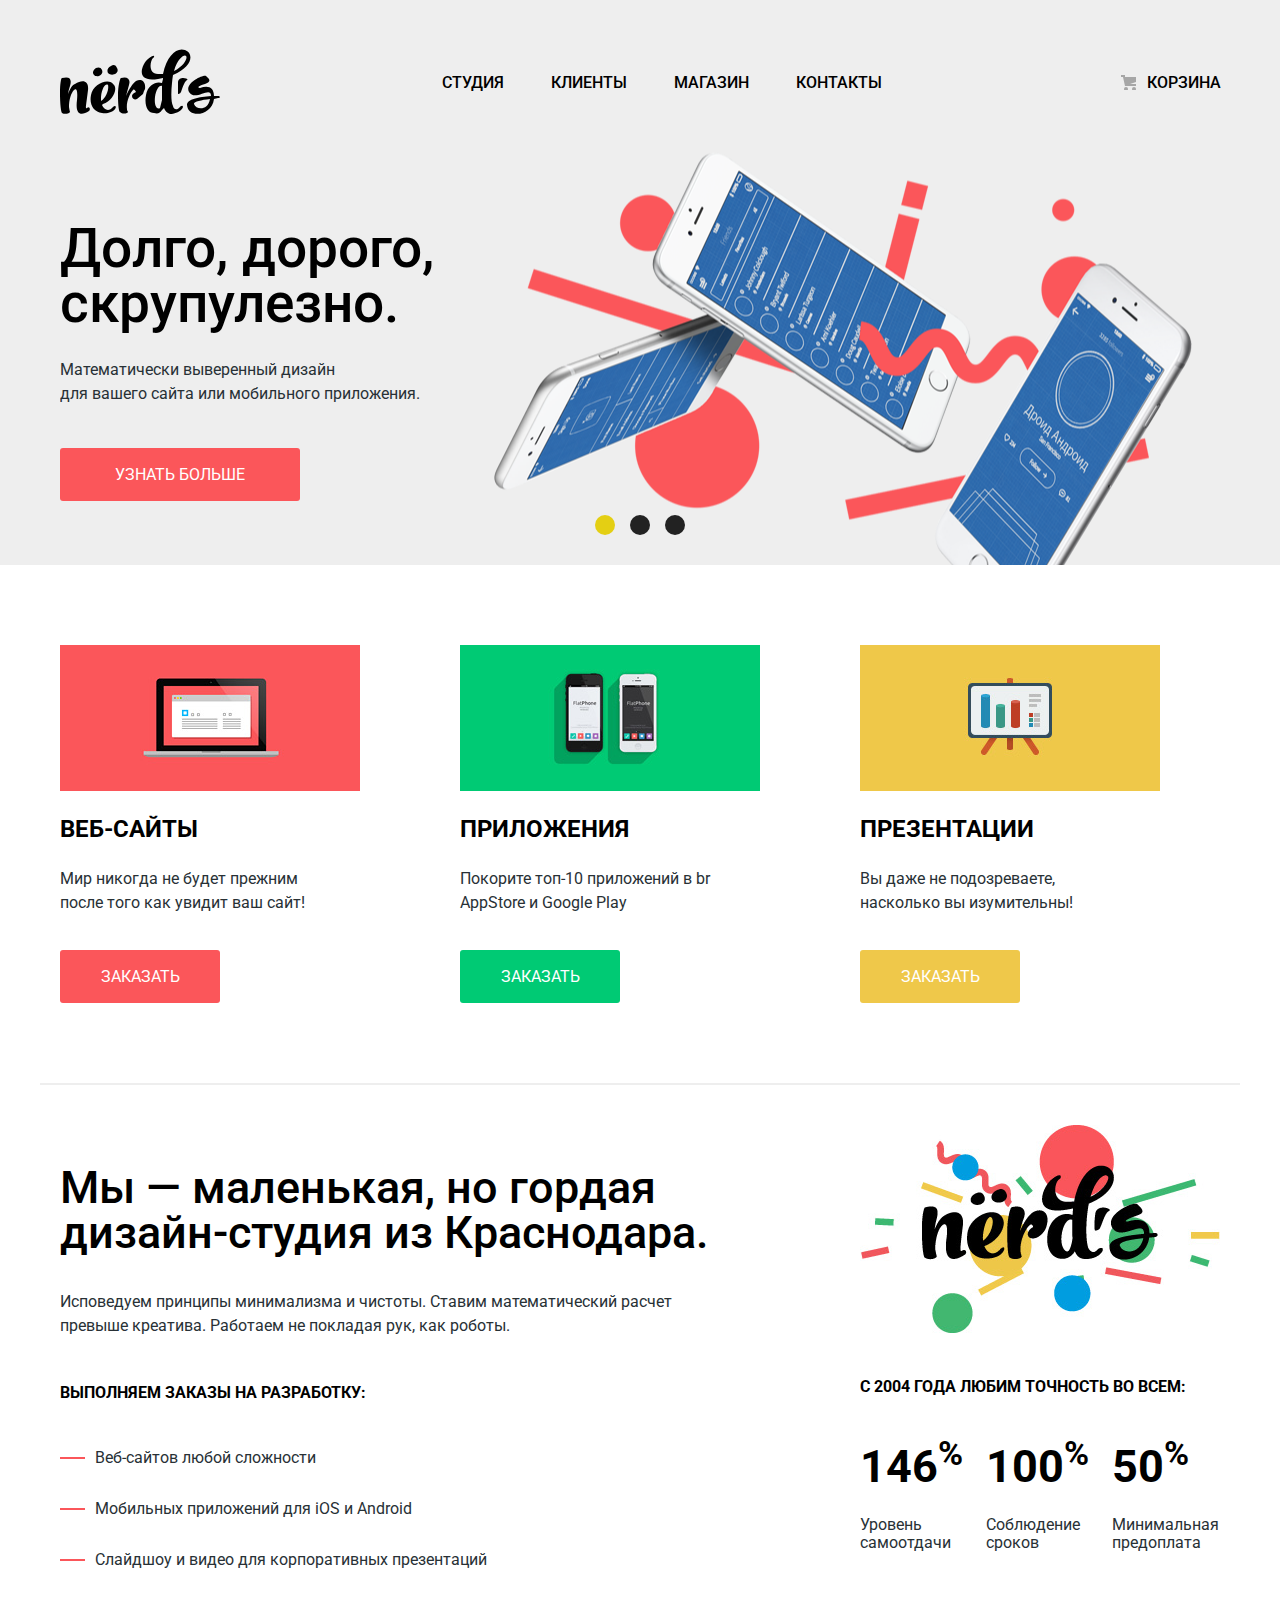
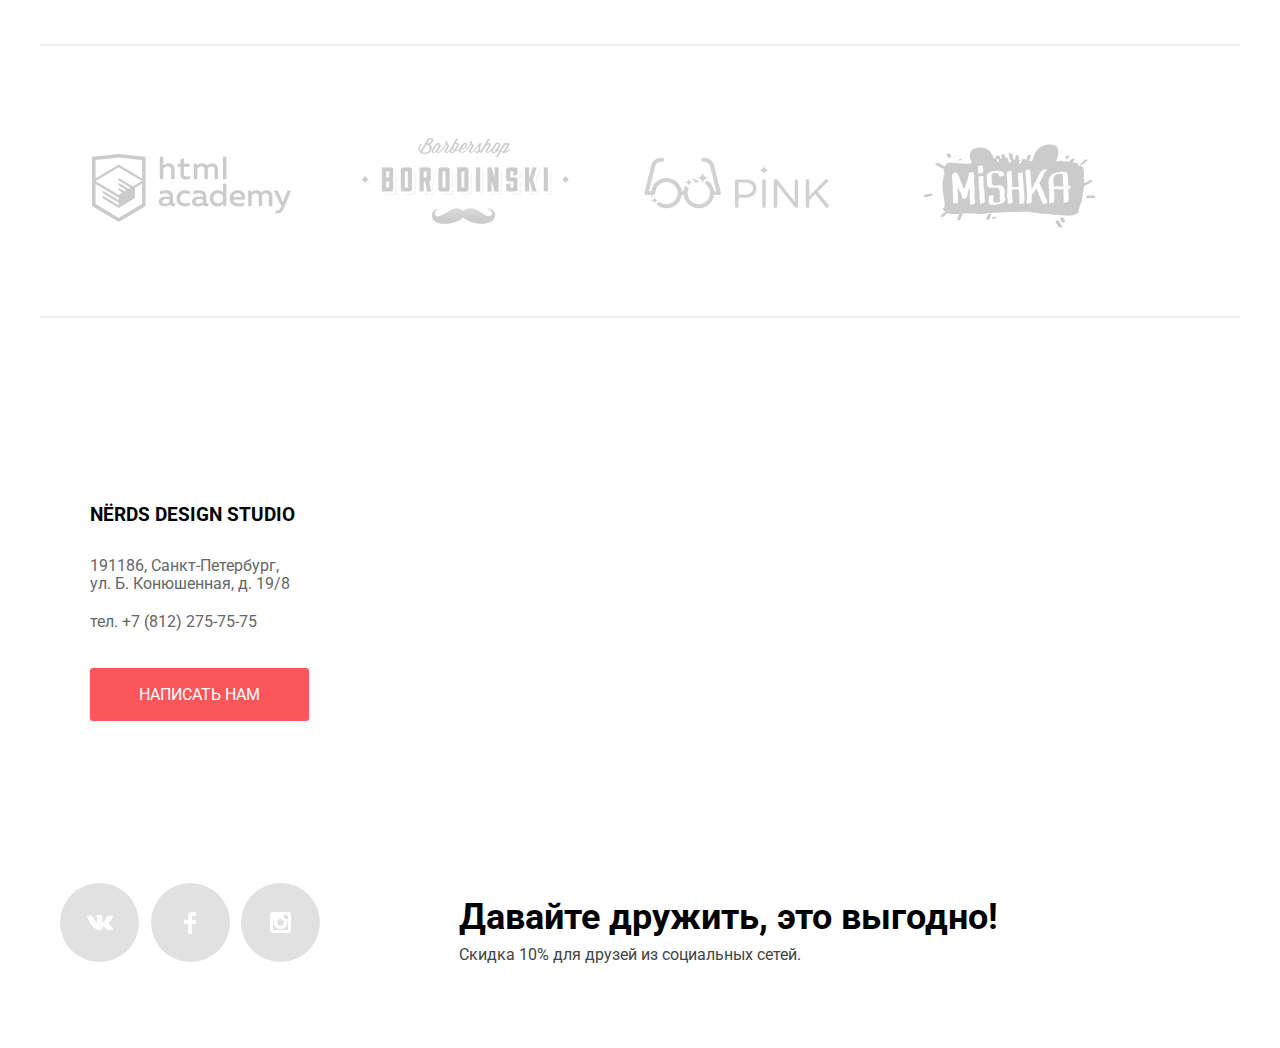
==== commit 809053d0: "добавил слайдер" ====
--- a/index.html
+++ b/index.html
@@ -50,8 +50,9 @@
 
 
   <section class="hero">
-      <ul class="hero-list slider centr reset-ul">
-        <li>
+    <div class="slider centr">
+      <ul class="hero-list reset-ul">
+        <li class="selected">
           <div>
             <h2 class="reset-h">Долго, дорого, <br> скрупулезно.</h2>
             <p class="reset-p">Математически выверенный дизайн <br> для вашего сайта или мобильного приложения.</p>
@@ -62,7 +63,6 @@
           <div>
             <h2 class="reset-h">Любим математику <br> как никто другой</h2>
             <p class="reset-p">Никакого креатива, только математические формулы <br>
-              <p class="-p">Никакого креатива, только математические формулы <br>
               для расчета идеальных пропорций.</p>
             <a href="#" class="btn">УЗНАТЬ БОЛЬШЕ</a>
             </div>
@@ -72,9 +72,15 @@
             <h2 class="reset-h">Только ночь,<br> только хардкор</h2>
             <p class="reset-p">Работать днем, как все? Мы против этого. <br> Ближе к полуночи работа только начинается.</p>
             <a href="#" class="btn">УЗНАТЬ БОЛЬШЕ</a>
-          </article>
-        </li>
-      </ul>
+          </div>
+        </li>
+      </ul>
+      <div class="dots">
+				<button class="dot selected"></button>
+				<button class="dot"></button>
+				<button class="dot"></button>
+      </div>
+    </div>
     </section>
 
   </header>
@@ -222,7 +228,6 @@
   <!-- Скрипты -->
 	<script src="https://api-maps.yandex.ru/2.1/?lang=ru_RU" type="text/javascript"></script>
   <script src="js/script.js"></script>
-  <script src="js/modal.js"></script>
 </body>
 
 </html>
--- a/css/style.css
+++ b/css/style.css
@@ -325,14 +325,31 @@
   background-color: #eeeeee;
 }
 
+.slider {
+	position: relative;
+}
+
 .hero-list {
-  margin: auto;
-}
-
+	margin: auto;
+	position: relative;
+	min-height: 430px;
+}
 .hero-list li {
-  min-height: 430px;
-  padding-top: 86px;
-  padding-bottom: 80px;
+	position: absolute;
+	width: 100%;
+	height: 100%;
+	padding-top: 86px;
+	padding-bottom: 80px;
+	z-index: -1;
+	opacity: 0;
+	transition: all 0.5s ease;
+	overflow: hidden;
+} 
+
+.hero-list li.selected {
+	z-index: 1;
+	opacity: 1;
+
 }
 
 .hero-list li:nth-child(1) {
@@ -348,20 +365,47 @@
 }
 
 .hero-list h2 {
-  color: #000000;
-  font-size: 55px;
-  font-weight: 500;
-  line-height: 55px;
-  margin-bottom: 27px;
+	color: #000000;
+	font-size: 55px;
+	font-weight: 500;
+	line-height: 55px;
+	margin-bottom: 27px;
 }
 
 .hero-list p {
-  line-height: 24px;
-  margin-bottom: 42px;
+	line-height: 24px;
+	margin-bottom: 42px;
 }
 
 .hero-list .btn {
-  max-width: 240px;
+	max-width: 240px;
+}
+
+.dots {
+	position: absolute;
+	bottom: 30px;
+	left: 50%;
+	transform: translateX(-50%);
+	max-width: 90px;
+	width: 100%;
+	display: flex;
+	justify-content: space-between;
+	z-index: 2;
+}
+
+.dot {
+	width: 20px;
+	height: 20px;
+	border-radius: 50%;
+	background-color: #222222;
+	border: 0;
+	cursor: pointer;
+  transition: all 0.3s ease;
+  outline: none;
+}
+
+.dot.selected {
+  background-color:  rgb(228, 207, 19);
 }
 
 /* Стили для Услуг */
@@ -1019,6 +1063,7 @@
 .modal-form__btn {
   width: 260px;
   border: 0;
+  outline: none;
 }
 
 .overlay {
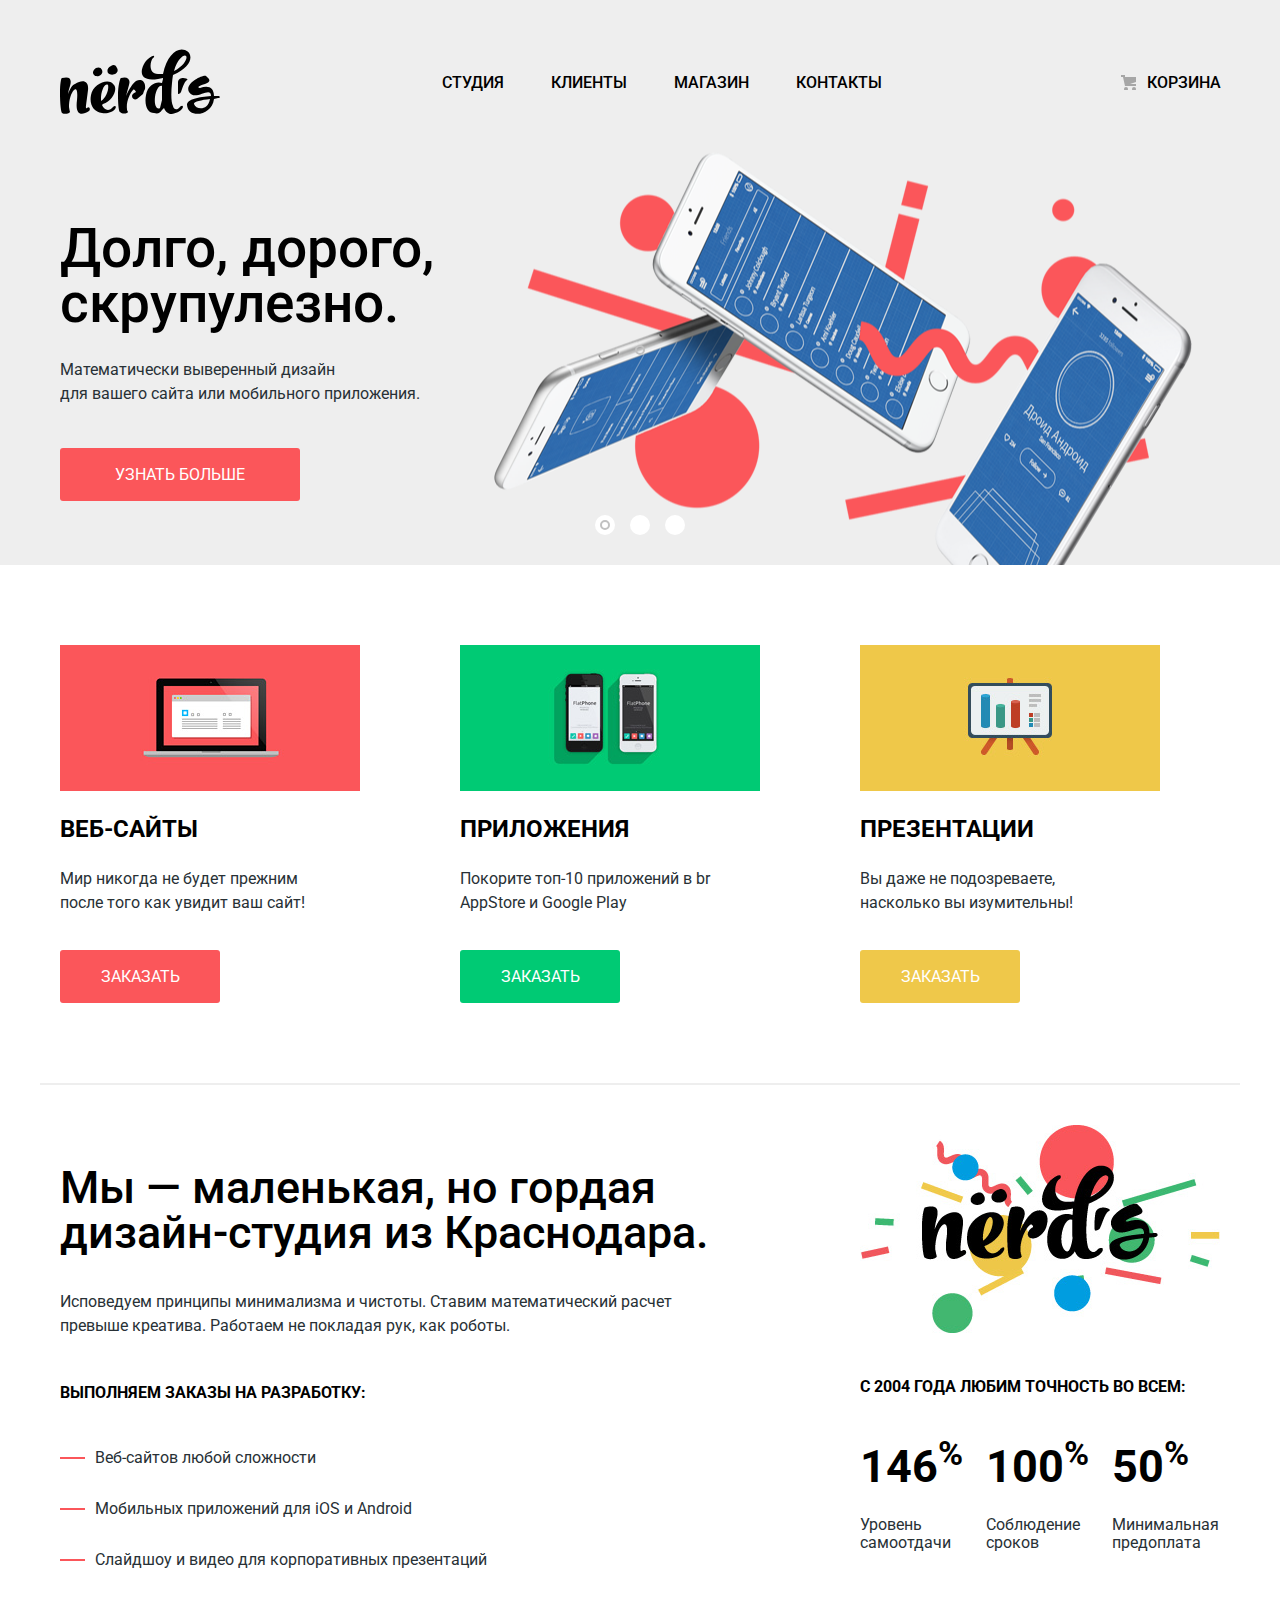
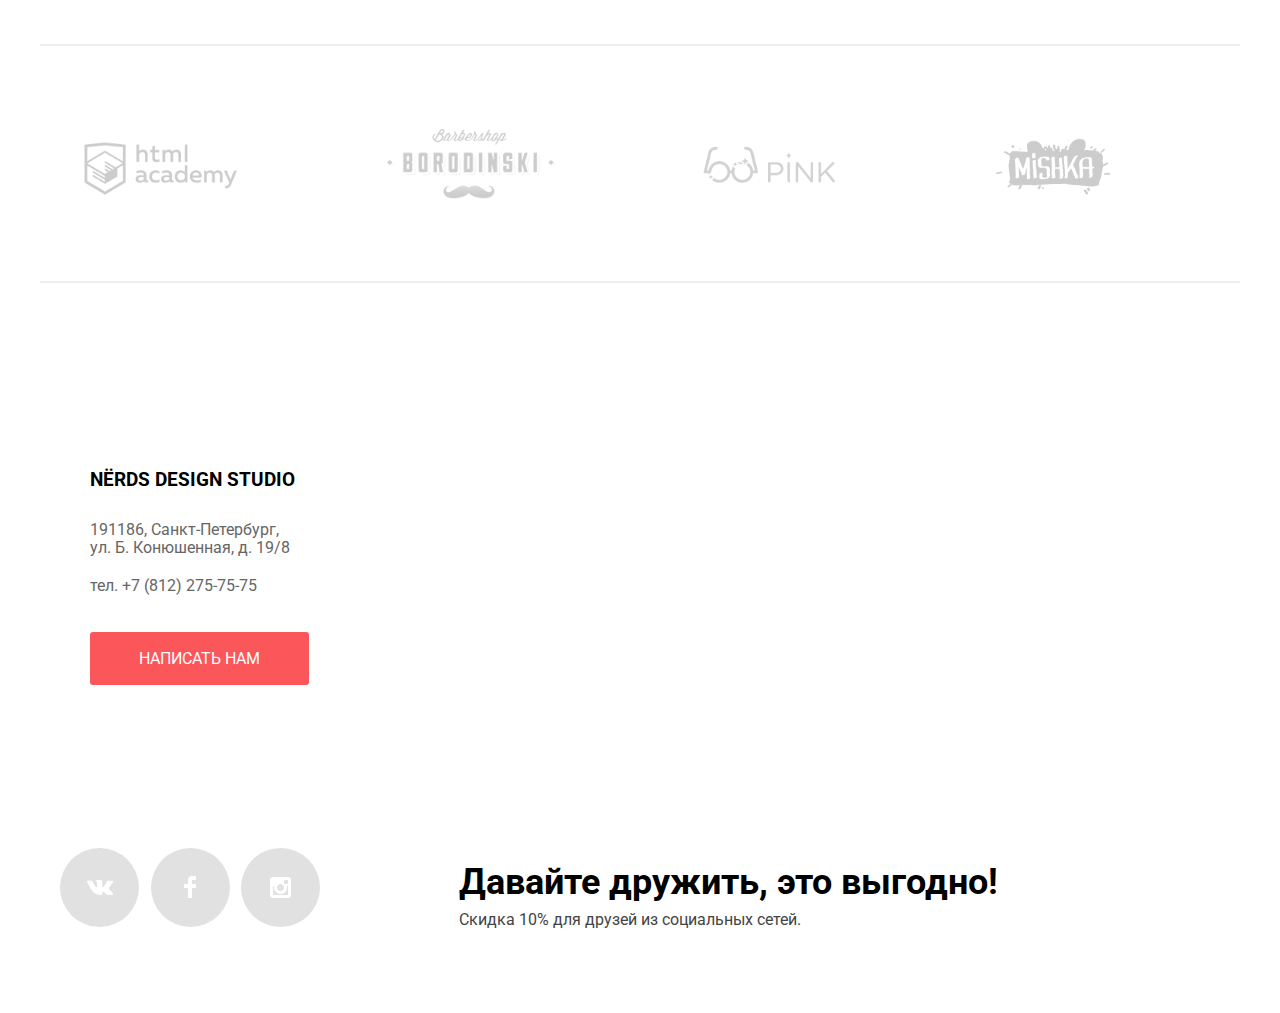
==== commit 8a291399: "Проставил размеры изображениям" ====
--- a/index.html
+++ b/index.html
@@ -90,21 +90,21 @@
       <ul class="services-list reset-ul">
 
         <li class="services-item">
-          <img src="img/illustration-1.jpg" alt="">
+          <img src="img/illustration-1.jpg" width="300" height="146" alt="Веб-сайты">
 				  <h3 class="reset-h">Веб-сайты</h3>
 				  <p class="reset-p">Мир никогда не будет прежним <br> после того как увидит ваш сайт!</p>
 				  <a href="#" class="btn btn-red">ЗАКАЗАТЬ</a>
         </li>
 
         <li class="services-item">
-          <img src="img/illustration-2.jpg" alt="">
+          <img src="img/illustration-2.jpg" width="300" height="146" alt="Приложения">
 				  <h3 class="reset-h">Приложения</h3>
 				  <p class="reset-p">Покорите топ-10 приложений в br AppStore и Google Play</p>
 				  <a href="#" class="btn btn-green">ЗАКАЗАТЬ</a>
         </li>
 
         <li class="services-item">
-          <img src="img/illustration-3.jpg" alt="">
+          <img src="img/illustration-3.jpg" width="300" height="146" alt="Приложения">
 				  <h3 class="reset-h">Презентации</h3>
 				  <p class="reset-p">Вы даже не подозреваете, <br>
 					насколько вы изумительны!</p>
@@ -132,7 +132,7 @@
         </ul>
       </div>
       <div class="item">
-        <img src="img/nerds-illustration.png" alt="">
+        <img src="img/nerds-illustration.png" width="360" height="208"  alt="Нердс">
         <h4 class="reset-h">с 2004 года Любим точность во всем:</h4>
         <ul class="about-stats reset-ul">
           <li>
@@ -154,15 +154,16 @@
 	  <section class="works centr">
 		  <h2 class="visually-hidden">Наши работы</h2>
 		  <ul class="works-list reset-ul">
-			  <li><a href="#"><img src="img/logo-1.png" alt=""></a></li>
-			  <li><a href="#"><img src="img/logo-2.png" alt=""></a></li>
-			  <li><a href="#"><img src="img/logo-3.png" alt=""></a></li>
-			  <li><a href="#"><img src="img/logo-4.png" alt=""></a></li>
+			  <li><a href="#"><img src="img/logo-1.png" width="199" height="68" alt="Html Academy"></a></li>
+			  <li><a href="#"><img src="img/logo-2.png" width="209" height="90" alt="Borodinski"></a></li>
+			  <li><a href="#"><img src="img/logo-3.png" width="185" height="52" alt="Pink"></a></li>
+			  <li><a href="#"><img src="img/logo-4.png" width="173" height="84" alt="Mishka"></a></li>
 		  </ul>
   </section>
   
   <!-- Контакты -->
 	<section class="contact">
+      <h2 class="visually-hidden">Контакты</h2>
 		<!-- Обертка -->
 		<div class="centr contact-container">
 			<article class="contact-block">
@@ -219,14 +220,14 @@
   <!-- Подвал -->
 	<footer class="footer centr">
 		<ul class="social reset-ul">
-			<li><a class="social-icon" href="#"><img src="img/vk-icon.png" alt=""></a></li>
-			<li><a class="social-icon" href="#"><img src="img/fb-icon.png" alt=""></a></li>
-			<li><a class="social-icon" href="#"><img src="img/insta-icon.png" alt=""></a></li>
+        <li><a class="social-icon" href="#"><img src="img/vk-icon.png" width="26" height="15" alt="Вконтакте"></a></li>
+        <li><a class="social-icon" href="#"><img src="img/fb-icon.png" width="12" height="22" alt="Фейсбук"></a></li>
+        <li><a class="social-icon" href="#"><img src="img/insta-icon.png" width="21" height="21" alt="Инстаграм"></a></li>
 		</ul>
 		<p><b>Давайте дружить, это выгодно!</b>Скидка 10% для друзей из социальных сетей.</p>
 	</footer>
   <!-- Скрипты -->
-	<script src="https://api-maps.yandex.ru/2.1/?lang=ru_RU" type="text/javascript"></script>
+	<script src="https://api-maps.yandex.ru/2.1/?lang=ru_RU" ></script>
   <script src="js/script.js"></script>
 </body>
 
--- a/css/style.css
+++ b/css/style.css
@@ -394,21 +394,30 @@
 }
 
 .dot {
+  position: relative;
 	width: 20px;
 	height: 20px;
 	border-radius: 50%;
-	background-color: #222222;
+	background-color: #ffffff;
 	border: 0;
 	cursor: pointer;
   transition: all 0.3s ease;
   outline: none;
 }
 
-.dot.selected {
-  background-color:  rgb(228, 207, 19);
-}
-
-/* Стили для Услуг */
+.selected::after{
+  position: absolute;
+  content: "";
+  width: 10px;
+  height: 10px;
+  top: 50%;
+  left: 50%;
+  border: 2px solid #c1c1c1;
+  border-radius: 50%;
+  transform: translate(-50%,-50%);
+}
+
+/* Стили для Услуг  */
 .main-services {
   padding-top: 80px;
   padding-bottom: 80px;
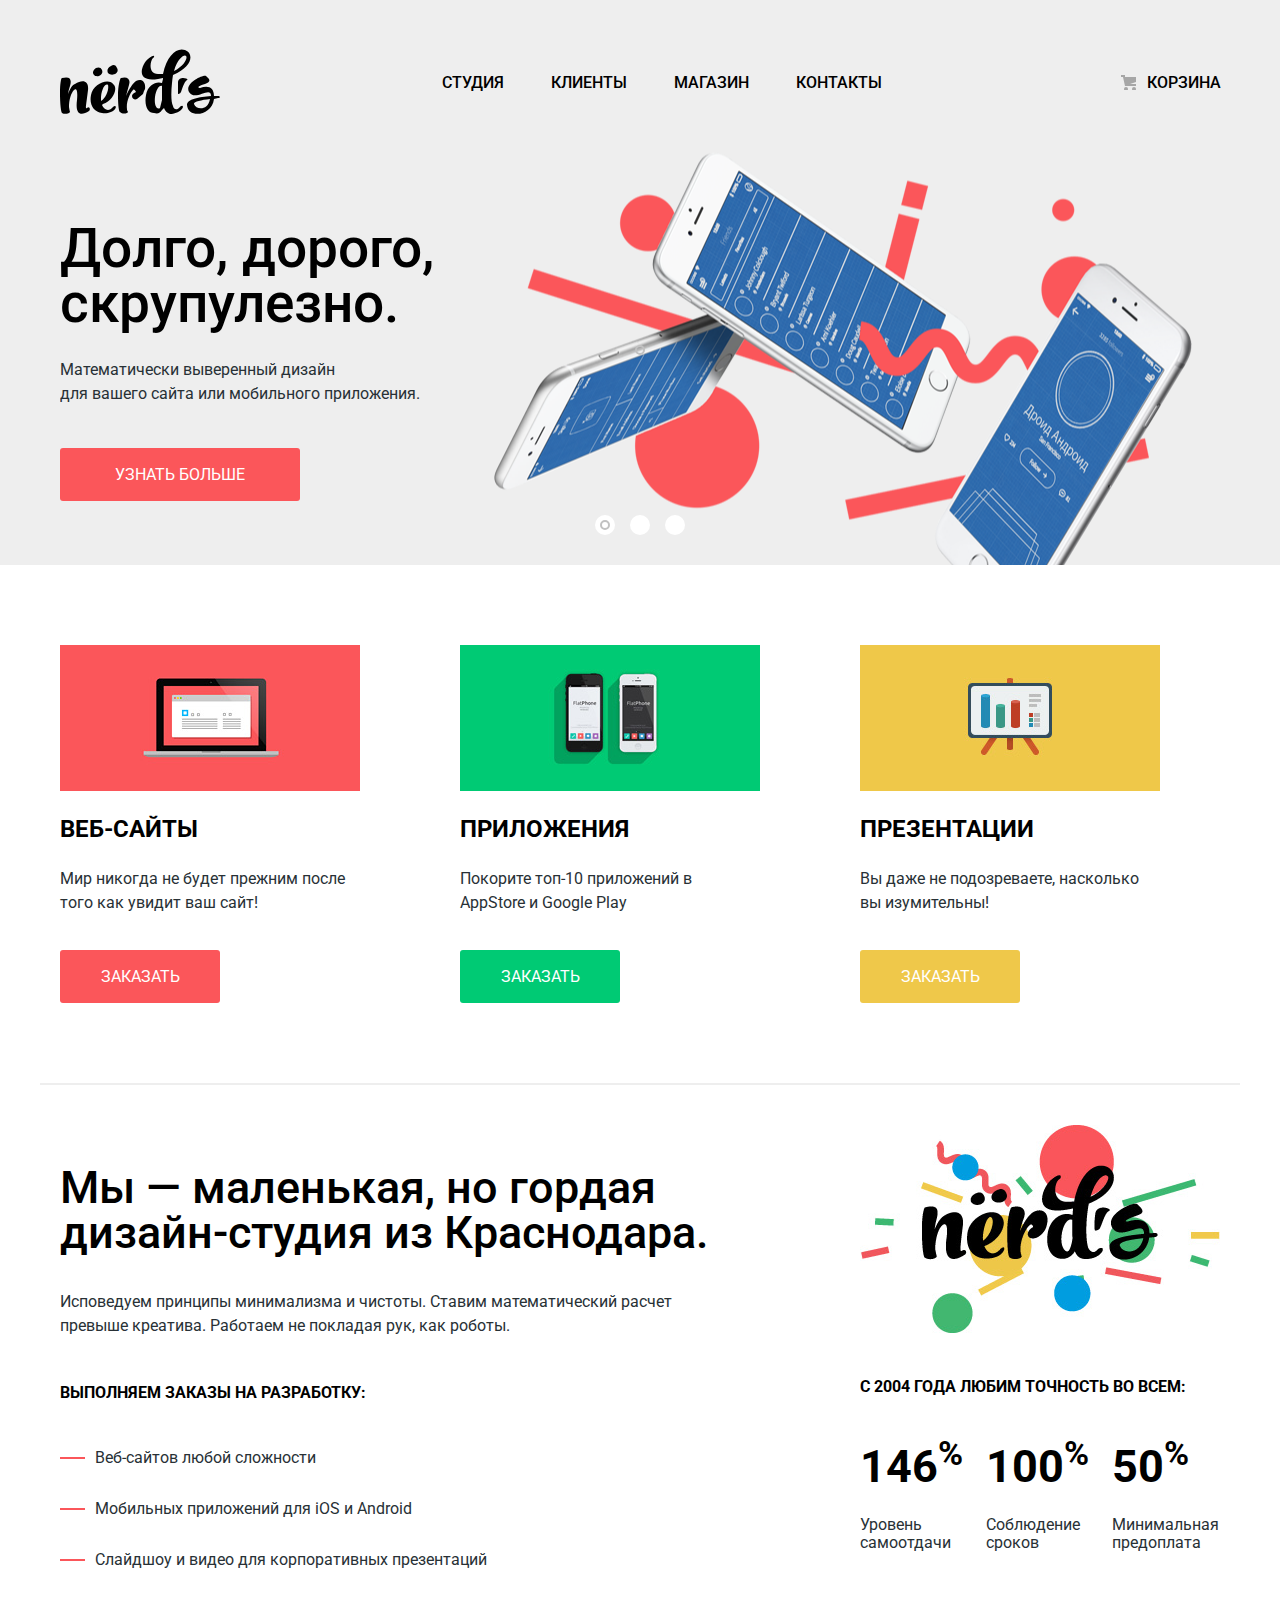
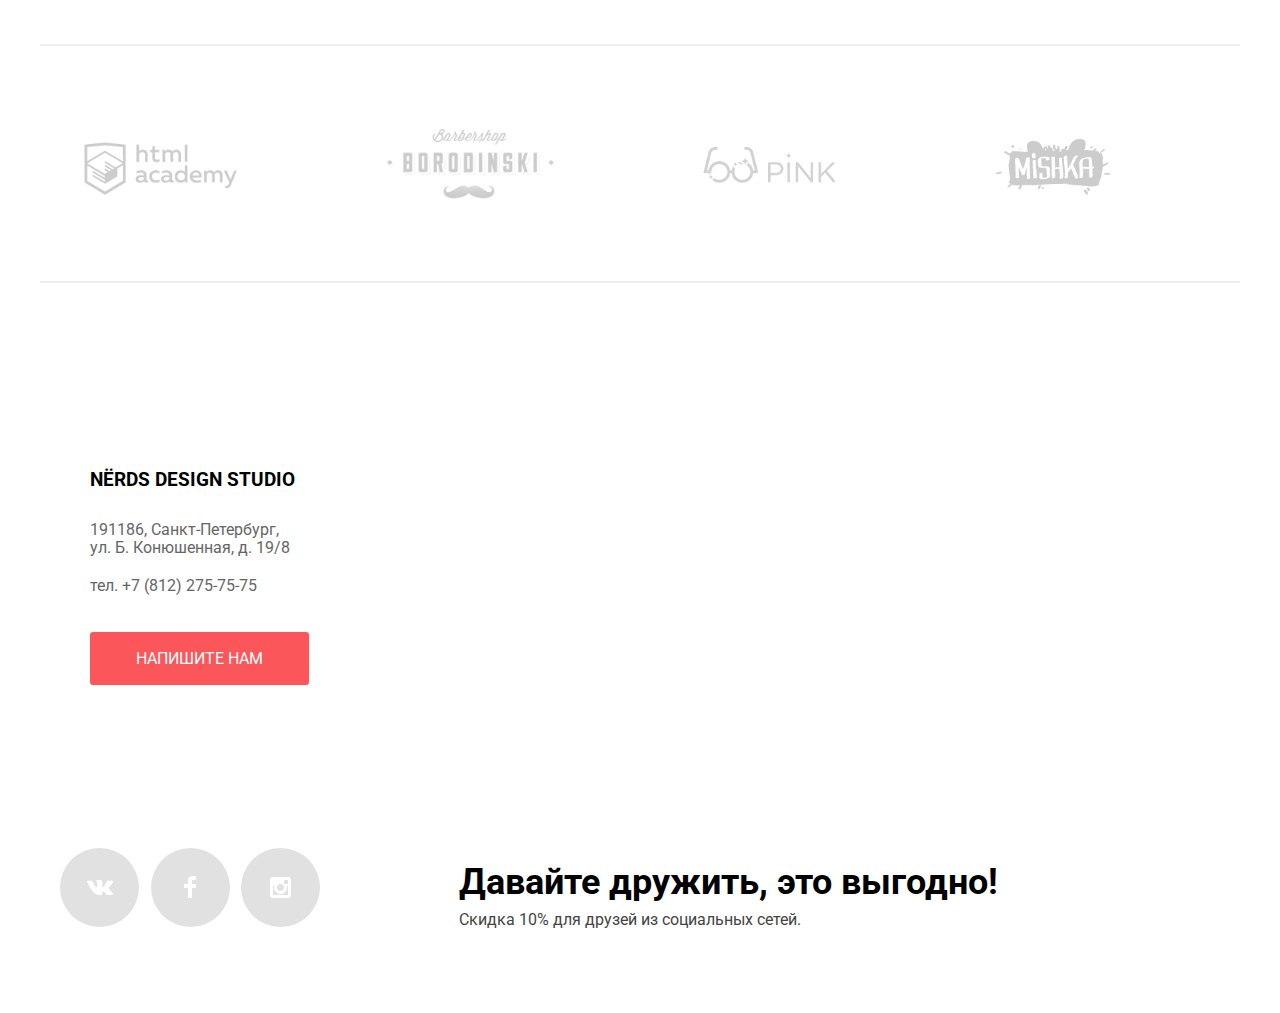
==== commit 0aeaf44d: "много чего" ====
--- a/index.html
+++ b/index.html
@@ -7,11 +7,11 @@
   <link rel="stylesheet" href="css/style.css">
 </head>
 
-<body>
+<body class="index-body">
   <header class="header">
     <nav class="main-navigation centr" aria-label="Навигация на странице">
       <!-- Лого -->
-      <a class="logo" href="index.html"><svg width="160" height="65">
+      <a class="logo" href="index.html"><svg width="160" height="65" aria-label="Логотип сайта Нёрдс">
         <path d="M158 49l-4 1c-2 17-26 20-27 6 0-6 12-8 24-9 0-11-16 6-22-4-5-9 15-18 17-16 6 5 3 6-1 8-10 
         3-6 4-5 4 8-3 14-1 14 8h4c2 0 3 2 0 2zm-8 1c-9 1-17 3-16 5 2 6 14 7 16-5zm-32-5V33c1-7 12-3 9-2-3 
         2-5 9-6 12-1 2-3 2-3 2zM42 21c2 5-5 8-8 5-2-2-1-5 2-7 2-1 5-1 6 2zm15-2c3 5-5 9-9 5-1-2-1-5 3-7 
@@ -56,7 +56,7 @@
           <div>
             <h2 class="reset-h">Долго, дорого, <br> скрупулезно.</h2>
             <p class="reset-p">Математически выверенный дизайн <br> для вашего сайта или мобильного приложения.</p>
-            <a href="#" class="btn">УЗНАТЬ БОЛЬШЕ</a>
+            <a href="#" class="btn" aria-label="Кнопка узнать больше">УЗНАТЬ БОЛЬШЕ</a>
           </div>
         </li>
         <li>
@@ -76,9 +76,9 @@
         </li>
       </ul>
       <div class="dots">
-				<button class="dot selected"></button>
-				<button class="dot"></button>
-				<button class="dot"></button>
+				<button class="dot selected" aria-label="Переключатель слайд один"></button>
+				<button class="dot" aria-label="Переключатель слайд два"></button>
+				<button class="dot" aria-label="Переключатель слайд три"></button>
       </div>
     </div>
     </section>
@@ -92,23 +92,23 @@
         <li class="services-item">
           <img src="img/illustration-1.jpg" width="300" height="146" alt="Веб-сайты">
 				  <h3 class="reset-h">Веб-сайты</h3>
-				  <p class="reset-p">Мир никогда не будет прежним <br> после того как увидит ваш сайт!</p>
-				  <a href="#" class="btn btn-red">ЗАКАЗАТЬ</a>
+				  <p class="reset-p">Мир никогда не будет прежним <span class="space"></span> после того как увидит ваш сайт!</p>
+				  <a href="#" class="btn btn-red" aria-label="заказать веб сайты ">ЗАКАЗАТЬ</a>
         </li>
 
         <li class="services-item">
           <img src="img/illustration-2.jpg" width="300" height="146" alt="Приложения">
 				  <h3 class="reset-h">Приложения</h3>
-				  <p class="reset-p">Покорите топ-10 приложений в br AppStore и Google Play</p>
-				  <a href="#" class="btn btn-green">ЗАКАЗАТЬ</a>
+				  <p class="reset-p">Покорите топ-10 приложений в AppStore и Google Play</p>
+				  <a href="#" class="btn btn-green" aria-label="заказать приложения">ЗАКАЗАТЬ</a>
         </li>
 
         <li class="services-item">
           <img src="img/illustration-3.jpg" width="300" height="146" alt="Приложения">
 				  <h3 class="reset-h">Презентации</h3>
-				  <p class="reset-p">Вы даже не подозреваете, <br>
+				  <p class="reset-p">Вы даже не подозреваете,<span></span>
 					насколько вы изумительны!</p>
-				  <a href="#" class="btn btn-yellow">ЗАКАЗАТЬ</a>
+				  <a href="#" class="btn btn-yellow" aria-label="заказать презентации ">ЗАКАЗАТЬ</a>
         </li>
       </ul>
     </section>
@@ -135,15 +135,15 @@
         <img src="img/nerds-illustration.png" width="360" height="208"  alt="Нердс">
         <h4 class="reset-h">с 2004 года Любим точность во всем:</h4>
         <ul class="about-stats reset-ul">
-          <li>
+          <li class="stats-inside">
             <span class="number">146<sup>%</sup></span>
             <span class="name">Уровень самоотдачи</span>
           </li>
-          <li>
+          <li class="stats-inside">
             <span class="number">100<sup>%</sup></span>
             <span class="name">Соблюдение сроков</span>
           </li>
-          <li>
+          <li class="stats-inside">
             <span class="number">50<sup>%</sup></span>
             <span class="name">Минимальная предоплата</span>
           </li>
@@ -154,10 +154,10 @@
 	  <section class="works centr">
 		  <h2 class="visually-hidden">Наши работы</h2>
 		  <ul class="works-list reset-ul">
-			  <li><a href="#"><img src="img/logo-1.png" width="199" height="68" alt="Html Academy"></a></li>
-			  <li><a href="#"><img src="img/logo-2.png" width="209" height="90" alt="Borodinski"></a></li>
-			  <li><a href="#"><img src="img/logo-3.png" width="185" height="52" alt="Pink"></a></li>
-			  <li><a href="#"><img src="img/logo-4.png" width="173" height="84" alt="Mishka"></a></li>
+        <li class="works-list-items"><a href="#"><img src="img/logo-1.png" width="199" height="68" alt="Html Academy" aria-label="Наши работы Html Academy"></a></li>
+        <li class="works-list-items"><a href="#"><img src="img/logo-2.png" width="209" height="90" alt="Borodinski" aria-label="Наши работы Borodinski"></a></li>
+			  <li class="works-list-items"><a href="#"><img src="img/logo-3.png" width="185" height="52" alt="Pink" aria-label="Наши работы Pink"></a></li>
+			  <li class="works-list-items"><a href="#"><img src="img/logo-4.png" width="173" height="84" alt="Mishka" aria-label="Наши работы Mishka"></a></li>
 		  </ul>
   </section>
   
@@ -171,10 +171,10 @@
 				<p class="reset-p">
 					191186, Санкт-Петербург,
 					ул. Б. Конюшенная, д. 19/8 
-					<span>тел. <a class="phone" href="tel:+7(812)275-75-75">+7 (812) 275-75-75</a></span>
+					<span>тел. <a class="phone" href="tel:+7(812)275-75-75" aria-label="Наш номер телефона +7(812)275-75-75">+7 (812) 275-75-75</a></span>
 				</p>
 				<!-- Кнопка -->
-	<a href="#" class="btn call-modal">Написать нам</a>
+	<a href="#" class="btn call-modal" aria-label="Кнопка Напишите нам">Напишите нам</a>
 	
 	<!-- Обертка -->
   <div class="overlay">
@@ -220,15 +220,15 @@
   <!-- Подвал -->
 	<footer class="footer centr">
 		<ul class="social reset-ul">
-        <li><a class="social-icon" href="#"><img src="img/vk-icon.png" width="26" height="15" alt="Вконтакте"></a></li>
-        <li><a class="social-icon" href="#"><img src="img/fb-icon.png" width="12" height="22" alt="Фейсбук"></a></li>
-        <li><a class="social-icon" href="#"><img src="img/insta-icon.png" width="21" height="21" alt="Инстаграм"></a></li>
+        <li><a class="social-icon" href="#"><img src="img/vk-icon.png" width="26" height="15" alt="Вконтакте" aria-label="Мы Вконтакте"></a></li>
+        <li><a class="social-icon" href="#"><img src="img/fb-icon.png" width="12" height="22" alt="Фейсбук" aria-label="Мы в Фейсбуке"></a></li>
+        <li><a class="social-icon" href="#"><img src="img/insta-icon.png" width="21" height="21" alt="Инстаграм" aria-label="Мы в Инстаграм"></a></li>
 		</ul>
-		<p><b>Давайте дружить, это выгодно!</b>Скидка 10% для друзей из социальных сетей.</p>
+		<p><b>Давайте дружить, это выгодно!</b><span class="footer-span">Скидка 10% для друзей из социальных сетей.</span></p>
 	</footer>
   <!-- Скрипты -->
 	<script src="https://api-maps.yandex.ru/2.1/?lang=ru_RU" ></script>
-  <script src="js/script.js"></script>
+  <script src="js/script-min.js"></script>
 </body>
 
 </html>
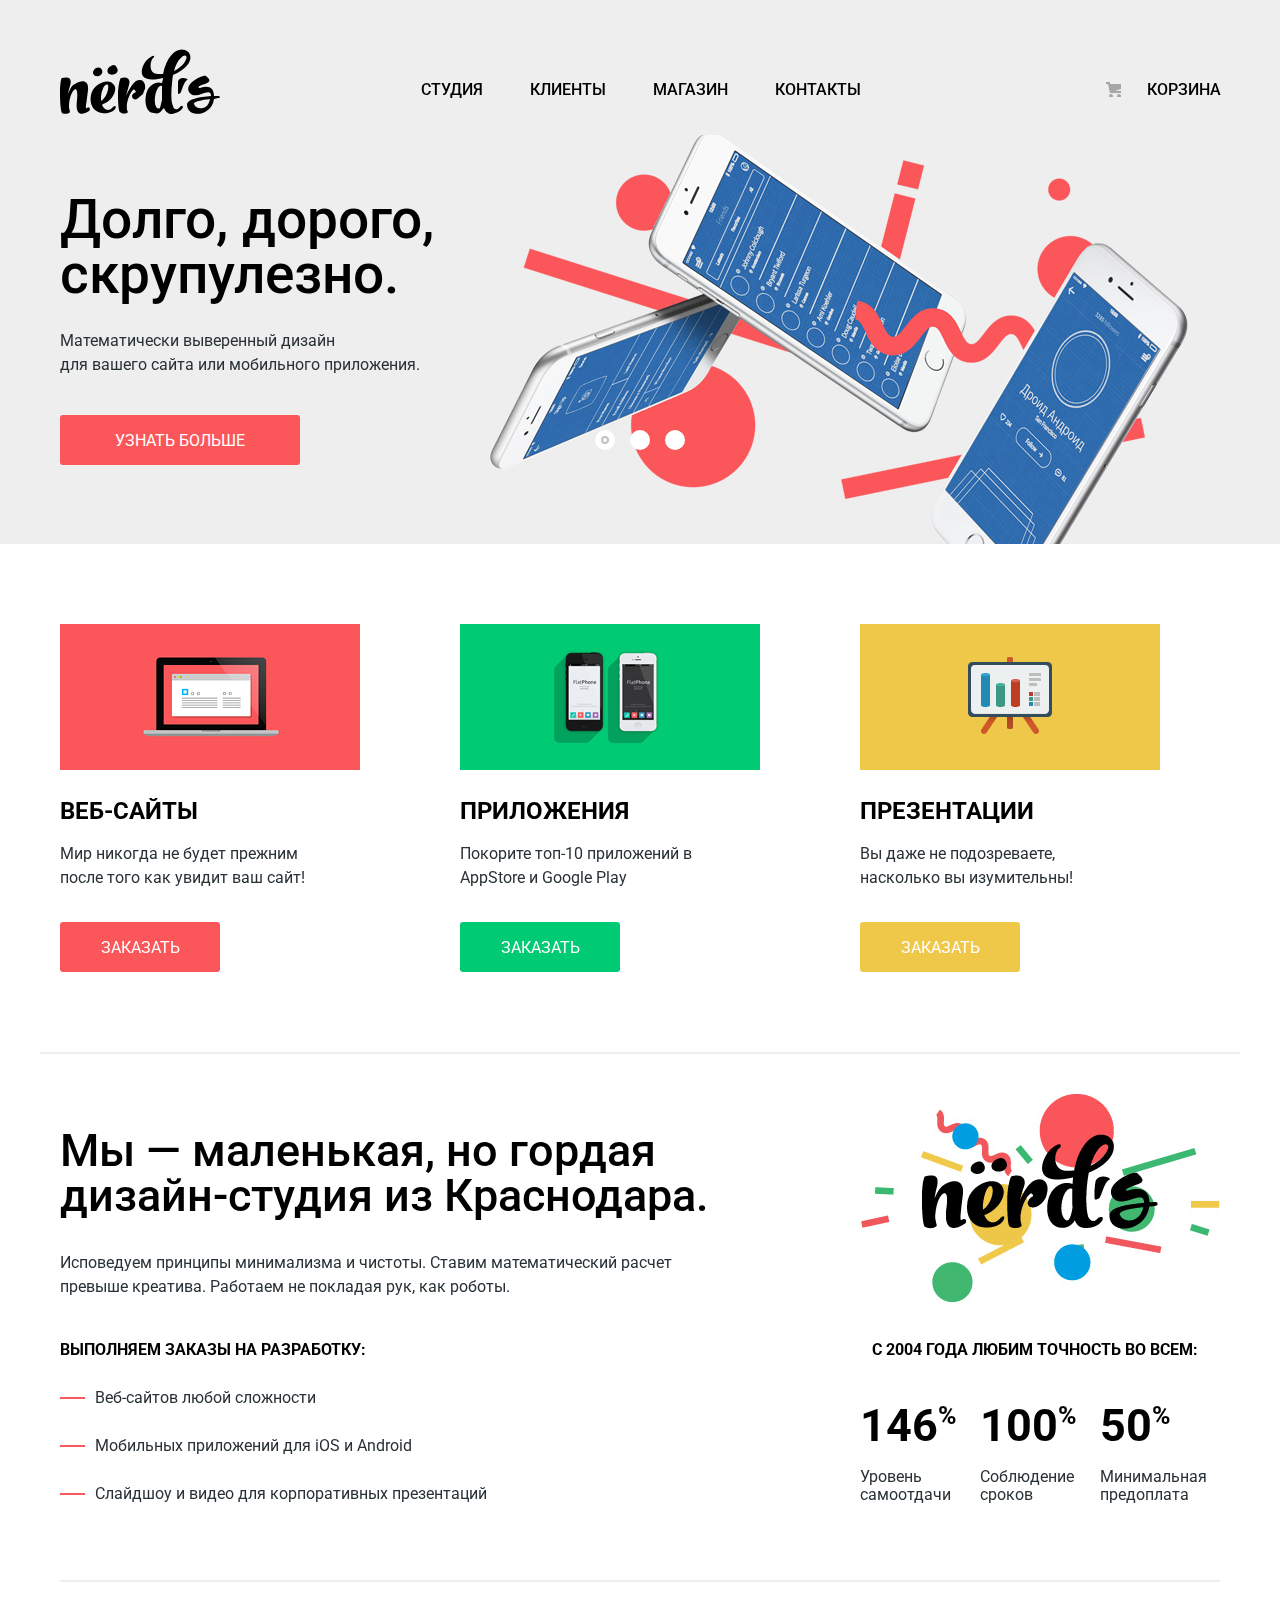
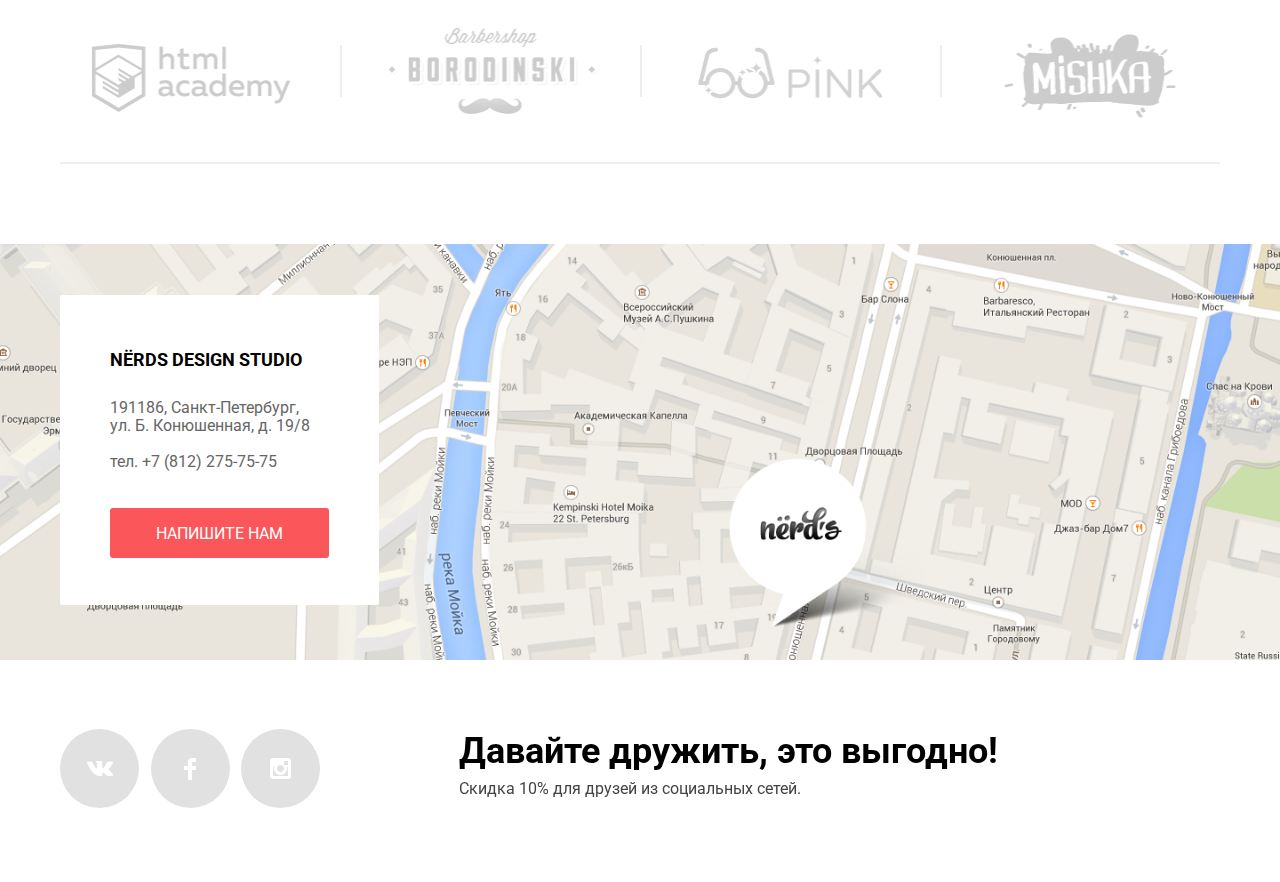
==== commit 626f9a81: "исправил замечания" ====
--- a/index.html
+++ b/index.html
@@ -9,7 +9,7 @@
 
 <body class="index-body">
   <header class="header">
-    <nav class="main-navigation centr" aria-label="Навигация на странице">
+    <nav class="main-navigation container" aria-label="Навигация на странице">
       <!-- Лого -->
       <a class="logo" href="index.html"><svg width="160" height="65" aria-label="Логотип сайта Нёрдс">
         <path d="M158 49l-4 1c-2 17-26 20-27 6 0-6 12-8 24-9 0-11-16 6-22-4-5-9 15-18 17-16 6 5 3 6-1 8-10 
@@ -50,29 +50,24 @@
 
 
   <section class="hero">
-    <div class="slider centr">
+    <div class="slider container">
       <ul class="hero-list reset-ul">
         <li class="selected">
-          <div>
             <h2 class="reset-h">Долго, дорого, <br> скрупулезно.</h2>
             <p class="reset-p">Математически выверенный дизайн <br> для вашего сайта или мобильного приложения.</p>
             <a href="#" class="btn" aria-label="Кнопка узнать больше">УЗНАТЬ БОЛЬШЕ</a>
-          </div>
         </li>
         <li>
-          <div>
             <h2 class="reset-h">Любим математику <br> как никто другой</h2>
             <p class="reset-p">Никакого креатива, только математические формулы <br>
               для расчета идеальных пропорций.</p>
             <a href="#" class="btn">УЗНАТЬ БОЛЬШЕ</a>
-            </div>
         </li>
         <li>
-          <div>
+
             <h2 class="reset-h">Только ночь,<br> только хардкор</h2>
             <p class="reset-p">Работать днем, как все? Мы против этого. <br> Ближе к полуночи работа только начинается.</p>
             <a href="#" class="btn">УЗНАТЬ БОЛЬШЕ</a>
-          </div>
         </li>
       </ul>
       <div class="dots">
@@ -85,7 +80,7 @@
 
   </header>
   <main>
-    <section class="main-services centr">
+    <section class="main-services container">
       <h2 class="visually-hidden">Услуги компании</h2>
       <ul class="services-list reset-ul">
 
@@ -114,7 +109,7 @@
     </section>
 
     <!-- О нас -->
-	<section class="about centr">
+	<section class="about container">
       <div class="item">
         <h2 class="reset-h">
           Мы — маленькая, но гордая
@@ -151,13 +146,13 @@
       </div>
     </section>
     <!-- Проекты -->
-	  <section class="works centr">
+	  <section class="works container">
 		  <h2 class="visually-hidden">Наши работы</h2>
 		  <ul class="works-list reset-ul">
-        <li class="works-list-items"><a href="#"><img src="img/logo-1.png" width="199" height="68" alt="Html Academy" aria-label="Наши работы Html Academy"></a></li>
-        <li class="works-list-items"><a href="#"><img src="img/logo-2.png" width="209" height="90" alt="Borodinski" aria-label="Наши работы Borodinski"></a></li>
-			  <li class="works-list-items"><a href="#"><img src="img/logo-3.png" width="185" height="52" alt="Pink" aria-label="Наши работы Pink"></a></li>
-			  <li class="works-list-items"><a href="#"><img src="img/logo-4.png" width="173" height="84" alt="Mishka" aria-label="Наши работы Mishka"></a></li>
+        <li class="works-list-items"><a class="work-list-link" href="https://htmlacademy.ru/intensive/htmlcss"><img src="img/logo-1.png" width="199" height="68" alt="Html Academy" aria-label="Наши работы Html Academy"></a></li>
+        <li class="works-list-items"><a class="work-list-link" href="#"><img src="img/logo-2.png" width="209" height="90" alt="Borodinski" aria-label="Наши работы Borodinski"></a></li>
+			  <li class="works-list-items"><a class="work-list-link" href="#"><img src="img/logo-3.png" width="185" height="52" alt="Pink" aria-label="Наши работы Pink"></a></li>
+			  <li class="works-list-items"><a class="work-list-link" href="#"><img src="img/logo-4.png" width="173" height="84" alt="Mishka" aria-label="Наши работы Mishka"></a></li>
 		  </ul>
   </section>
   
@@ -165,7 +160,7 @@
 	<section class="contact">
       <h2 class="visually-hidden">Контакты</h2>
 		<!-- Обертка -->
-		<div class="centr contact-container">
+		<div class="container contact-container">
 			<article class="contact-block">
 				<h3 class="reset-h">NЁRDS DESIGN STUDIO</h3>
 				<p class="reset-p">
@@ -174,7 +169,7 @@
 					<span>тел. <a class="phone" href="tel:+7(812)275-75-75" aria-label="Наш номер телефона +7(812)275-75-75">+7 (812) 275-75-75</a></span>
 				</p>
 				<!-- Кнопка -->
-	<a href="#" class="btn call-modal" aria-label="Кнопка Напишите нам">Напишите нам</a>
+	<a href="form.html" class="btn call-modal" aria-label="Кнопка Напишите нам">Напишите нам</a>
 	
 	<!-- Обертка -->
   <div class="overlay">
@@ -211,14 +206,14 @@
 		</div>
 		<!-- Карта -->
 		<div class="map" id="map">
-
-		</div>
+      <img src="img/map.png" alt="" class="map-image">
+  </div>
 	</section>
 	
   </main>
 
   <!-- Подвал -->
-	<footer class="footer centr">
+	<footer class="footer container">
 		<ul class="social reset-ul">
         <li><a class="social-icon" href="#"><img src="img/vk-icon.png" width="26" height="15" alt="Вконтакте" aria-label="Мы Вконтакте"></a></li>
         <li><a class="social-icon" href="#"><img src="img/fb-icon.png" width="12" height="22" alt="Фейсбук" aria-label="Мы в Фейсбуке"></a></li>
@@ -228,7 +223,7 @@
 	</footer>
   <!-- Скрипты -->
 	<script src="https://api-maps.yandex.ru/2.1/?lang=ru_RU" ></script>
-  <script src="js/script-min.js"></script>
+  <script src="js/script.js"></script>
 </body>
 
 </html>
--- a/css/style.css
+++ b/css/style.css
@@ -3,8 +3,8 @@
 
 html {
   box-sizing: border-box;
+  margin: 0;
   padding: 0;
-  margin: 0;
 }
 
 *,
@@ -16,23 +16,27 @@
 body {
   /* Базовое семейство шрифтов */
   font-family: 'Roboto', 'Arial', 'Segoe UI', Tahoma, sans-serif;
-  /* Базовый цвет шрифтов */
-  color: #283136;
   /* Базовый размер шрифтов */
   font-size: 16px;
   /* Базовое начертание шрифтов */
   font-weight: 400;
-  /* Базовый фоновый цвет шрифтов */
-  background-color: #ffffff;
   /* Базовая высота строки */
   line-height: 1;
+
+  min-width: 1100px;
+  /* Базовый цвет шрифтов */
+
+  color: #283136;
+  /* Базовый фоновый цвет шрифтов */
+  background-color: #fff;
 }
 
 a {
-  /* Убиараем подчеркивание у ссылок */
-  text-decoration: none;
   /* Наследуем шрифты от body */
   font-family: inherit;
+  /* Убиараем подчеркивание у ссылок */
+
+  text-decoration: none;
 }
 
 img {
@@ -41,58 +45,56 @@
   /* Автоматическое подстраивание высоты */
   height: auto;
   /* Вертикальное выравнивание по середине */
+
   vertical-align: middle;
 }
 
-.centr {
+.container {
+  width: 100%;
   max-width: 1200px;
-  width: 100%;
+  margin: auto;
   padding: 0 20px;
-  margin: auto;
 }
 
 .reset-ul {
+  width: 100%;
+  margin: 0;
+  padding: 0;
+
   list-style: none;
-  padding: 0;
-  margin: 0;
-  width: 100%;
 }
 
 .reset-h,
 .reset-p {
+  margin: 0;
   padding: 0;
-  margin: 0;
-}
-
+}
 
 .visually-hidden {
   position: absolute;
+
+  overflow: hidden;
+  clip: rect(0 0 0 0);
+
   width: 1px;
   height: 1px;
   margin: -1px;
+  padding: 0;
+
   border: 0;
-  padding: 0;
-  clip: rect(0 0 0 0);
-  overflow: hidden;
 }
 
 /*Состояния Логотипа*/
 
 .logo:hover {
-  opacity: 0.8;
+  opacity: .8;
 }
 
 .logo:active {
-  opacity: 0.3;
+  opacity: .3;
 }
 
 /*Состояния Меню*/
-
-.site-navigation a,
-.user-navigation a {
-  display: inline-block;
-  position: relative;
-}
 
 .site-navigation a:hover,
 .user-navigation a:hover {
@@ -101,18 +103,22 @@
 
 .site-navigation a:active,
 .user-navigation a:active {
-  opacity: 0.3;
-  color: #000000;
+  opacity: .3;
+  color: #000;
 }
 
 .btn {
   display: inline-block;
+
+  width: 100%;
   max-width: 160px;
-  width: 100%;
+  padding: 18px 10px 16px;
+
   text-align: center;
+  vertical-align: middle;
+
+  color: #fff;
   border-radius: 3px;
-  padding: 19px 10px 18px;
-  color: #ffffff;
   /* Временно */
   background-color: #fb565a;
 }
@@ -125,16 +131,14 @@
 
 .filters-form .btn:active,
 .filters-form .btn:focus {
-  box-shadow: inset 0 3px 0 rgba(0, 1, 1, 0.1);
+  color: #959595;
   background-color: #d5d5d5;
-  color: #959595;
-}
-
-
+  box-shadow: inset 0 3px 0 rgba(0, 1, 1, .1);
+}
 
 .sort-type a:hover,
 .sort-dir a:hover {
-  opacity: 0.6;
+  opacity: .6;
 }
 
 .sort-type a:active,
@@ -153,12 +157,12 @@
 .project .btn:active,
 .social a:active,
 .contact-block .btn:active {
-  box-shadow: inset 0 3px 0 rgba(0, 1, 1, 0.1);
   background-color: #d7373b;
+  box-shadow: inset 0 3px 0 rgba(0, 1, 1, .1);
 }
 
 .social-icon:active img {
-  opacity: 0.3;
+  opacity: .3;
 }
 
 .pagination-item a:hover,
@@ -168,8 +172,8 @@
 
 .pagination-item a:active,
 .next a:active {
-  box-shadow: inset 0 3px 0 rgba(0, 1, 1, 0.1);
   color: #959595;
+  box-shadow: inset 0 3px 0 rgba(0, 1, 1, .1);
 }
 
 .btn-red {
@@ -181,11 +185,10 @@
 }
 
 .btn-red:active {
+  color: #e37376;
   background-color: #d7373b;
-  box-shadow: inset 0 3px 0 rgba(0, 1, 1, 0.1);
-  color: #E37376;
-}
-
+  box-shadow: inset 0 3px 0 rgba(0, 1, 1, .1);
+}
 
 .btn-green {
   background-color: #00ca74;
@@ -196,9 +199,9 @@
 }
 
 .btn-green:active {
-  box-shadow: inset 0 3px 0 rgba(0, 1, 1, 0.1);
+  color: #4cc491;
   background-color: #00aa62;
-  color: #4CC491;
+  box-shadow: inset 0 3px 0 rgba(0, 1, 1, .1);
 }
 
 .btn-yellow {
@@ -212,59 +215,55 @@
 }
 
 .btn-yellow:active {
+  color: #edc164;
   background-color: #e5a722;
-  box-shadow: inset 0 3px 0 rgba(0, 1, 1, 0.1);
-  color: #EDC164;
-}
-
-.works-list a:hover {
+  box-shadow: inset 0 3px 0 rgba(0, 1, 1, .1);
+}
+
+.modal__exit:hover {
   opacity: 1;
 }
 
-.works-list a:active {
-  opacity: 0.1;
-}
-
-.modal__exit:hover {
-	opacity: 1;
-}
-
 .modal__exit:active {
-	opacity: 0.1;
-}
-
+  opacity: .1;
+}
 
 .modal-form__input:hover {
-	border: 2px solid #b4b9bb;
+  border: 2px solid #b4b9bb;
 }
 
 .modal-form__input:focus {
-	border: 2px solid #000000;
-}
-
-
-.modal-form__input:invalid {
-	border: 2px solid #e74246;
+  border: 2px solid #000;
 }
 
 /* Стили для шапки */
 .header {
-  background-color: #eeeeee;
   padding-top: 49px;
+
+  background-color: #eee;
 }
 
 .main-navigation {
   display: flex;
-  justify-content: space-between;
+
   padding-bottom: 18px;
+
+  justify-content: space-between;
+  flex-wrap: wrap;
 }
 
 .user-navigation {
+  font: inherit;
+
+  position: relative;
+
+  display: flex;
+
   max-width: 117px;
+  margin-left: 41px;
+
+  flex-wrap: wrap;
   align-items: center;
-  display: flex;
-  position: relative;
-  font: inherit;
 }
 
 .user-navigation a {
@@ -273,22 +272,33 @@
 
 .user-navigation .svg {
   position: absolute;
-  left: -26px;
+  left: -41px;
 }
 
 .site-navigation {
+  display: flex;
+
   max-width: 440px;
-  display: flex;
+
+  flex-wrap: wrap;
   justify-content: space-between;
   align-items: center;
-
 }
 
 .site-navigation a,
 .user-navigation a {
-  color: #000000;
   font-weight: 500;
+
+  position: relative;
+
+  display: inline-block;
+
+  margin-top: 14px;
+
+  vertical-align: middle;
   text-transform: uppercase;
+
+  color: #000;
 }
 
 .menu-active {
@@ -297,137 +307,172 @@
 
 .menu-active::after {
   position: absolute;
+  bottom: -10px;
+  left: 0;
+
+  width: 100%;
+  height: 2px;
+
   content: '';
+
+  background-color: red;
+}
+
+.basket svg {
+  position: absolute;
   left: 0;
-  bottom: -10px;
-  width: 100%;
-  height: 2px;
-  background-color: red;
-}
-
-.basket svg {
-  position: absolute;
-  left: 0px;
 }
 
 .header-head {
-  color: #000000;
   font-size: 55px;
   font-weight: 500;
-  padding-top: 86px;
-  padding-bottom: 116px;
+
   margin: auto;
+  padding-top: 56px;
+  padding-bottom: 109px;
+
   text-align: center;
+
+  color: #000;
 }
 
 /*=======Slider=========*/
 .hero {
-  background-color: #eeeeee;
+  background-color: #eee;
 }
 
 .slider {
-	position: relative;
+  position: relative;
 }
 
 .hero-list {
-	margin: auto;
-	position: relative;
-	min-height: 430px;
-}
+  position: relative;
+
+  min-height: 409px;
+  margin: auto;
+}
+
 .hero-list li {
-	position: absolute;
-	width: 100%;
-	height: 100%;
-	padding-top: 86px;
-	padding-bottom: 80px;
-	z-index: -1;
-	opacity: 0;
-	transition: all 0.5s ease;
-	overflow: hidden;
-} 
+  position: absolute;
+  z-index: -1;
+
+  overflow: hidden;
+
+  width: 100%;
+  height: 100%;
+  padding-top: 57px;
+  padding-bottom: 80px;
+
+  transition: all .5s ease;
+
+  opacity: 0;
+}
 
 .hero-list li.selected {
-	z-index: 1;
-	opacity: 1;
-
+  z-index: 1;
+
+  opacity: 1;
 }
 
 .hero-list li:nth-child(1) {
-  background: url('../img/nerds-index-slide1.png') no-repeat right center;
+  background: url('../img/nerds-index-slide1.png') no-repeat 99% -21px;
+  ;
 }
 
 .hero-list li:nth-child(2) {
-  background: url('../img/nerds-index-slide2.png') no-repeat right center;
+  background: url('../img/nerds-index-slide2.png') no-repeat right top;
 }
 
 .hero-list li:nth-child(3) {
-  background: url('../img/nerds-index-slide3.png') no-repeat right center;
+  background: url('../img/nerds-index-slide3.png') no-repeat right top;
 }
 
 .hero-list h2 {
-	color: #000000;
-	font-size: 55px;
-	font-weight: 500;
-	line-height: 55px;
-	margin-bottom: 27px;
+  font-size: 55px;
+  font-weight: 500;
+  line-height: 55px;
+
+  margin-bottom: 27px;
+
+  color: #000;
 }
 
 .hero-list p {
-	line-height: 24px;
-	margin-bottom: 42px;
+  line-height: 24px;
+
+  overflow: hidden;
+
+  margin-bottom: 38px;
 }
 
 .hero-list .btn {
-	max-width: 240px;
+  max-width: 240px;
 }
 
 .dots {
-	position: absolute;
-	bottom: 30px;
-	left: 50%;
-	transform: translateX(-50%);
-	max-width: 90px;
-	width: 100%;
-	display: flex;
-	justify-content: space-between;
-	z-index: 2;
+  position: absolute;
+  z-index: 2;
+  bottom: 94px;
+  left: 50%;
+
+  display: flex;
+
+  width: 100%;
+  max-width: 90px;
+
+  transform: translateX(-50%);
+
+  justify-content: space-between;
 }
 
 .dot {
   position: relative;
-	width: 20px;
-	height: 20px;
-	border-radius: 50%;
-	background-color: #ffffff;
-	border: 0;
-	cursor: pointer;
-  transition: all 0.3s ease;
+
+  width: 20px;
+  height: 20px;
+
+  cursor: pointer;
+  transition: all .3s ease;
+
+  border: 0;
+  border-radius: 50%;
   outline: none;
-}
-
-.selected::after{
-  position: absolute;
-  content: "";
-  width: 10px;
-  height: 10px;
+  background-color: #fff;
+}
+
+.dot.selected::after {
+  position: absolute;
   top: 50%;
   left: 50%;
+
+  width: 8px;
+  height: 8px;
+
+  content: '';
+  transform: translate(-50%, -50%);
+
   border: 2px solid #c1c1c1;
   border-radius: 50%;
-  transform: translate(-50%,-50%);
+}
+
+.dot:focus {
+  outline: 1px solid lightskyblue;
 }
 
 /* Стили для Услуг  */
 .main-services {
   padding-top: 80px;
   padding-bottom: 80px;
-  border-bottom: 2px solid #eeeeee;
+
+  border-bottom: 2px solid #eee;
 }
 
 .services-list {
   display: flex;
-  justify-content: space-between;
+
   max-width: 1100px;
+
+  justify-content: space-between;
 }
 
 .services-list li {
@@ -435,129 +480,210 @@
 }
 
 .services-list img {
-  margin-bottom: 26px;
+  margin-bottom: 29px;
 }
 
 .services-list h3 {
+  font-size: 24px;
+  font-weight: 700;
+
+  margin-bottom: 19px;
+
   text-transform: uppercase;
-  color: #000000;
-  font-weight: 700;
-  font-size: 24px;
-  margin-bottom: 26px;
+
+  color: #000;
 }
 
 .services-list p {
   line-height: 24px;
-  margin-bottom: 35px;
+
+  max-width: 245px;
+  margin-bottom: 32px;
+}
+
+.services-item.space {
+  display: block;
 }
 
 /* Стили для О нас */
 .about {
   display: flex;
-  justify-content: space-between;
+
   padding-top: 40px;
   padding-bottom: 76px;
-  border-bottom: 2px solid #eee;
+
+  flex-wrap: wrap;
+  justify-content: space-between;
 }
 
 .about .item:nth-child(1) {
+  width: 100%;
   max-width: 660px;
-  width: 100%;
-
 }
 
 .about .item:nth-child(2) {
+  width: 100%;
   max-width: 360px;
-  width: 100%;
 }
 
 .about h2 {
-  color: #000000;
   font-size: 45px;
   font-weight: 500;
   line-height: 45px;
-  margin-bottom: 35px;
-  margin-top: 40px;
+
+  margin-top: 34px;
+  margin-bottom: 33px;
+
+  color: #000;
 }
 
 .about p {
   line-height: 24px;
-  margin-bottom: 47px;
+
+  margin-bottom: 43px;
 }
 
 .about h4 {
+  font-weight: 700;
+
+  margin-bottom: 32px;
+
   text-transform: uppercase;
-  color: #000000;
-  font-weight: 700;
-  margin-bottom: 49px;
+
+  color: #000;
+}
+
+.item:nth-child(2) h4 {
+  margin-left: 12px;
 }
 
 .about-list li {
   position: relative;
+
   padding-left: 35px;
 }
 
 .about-list li:not(:last-child) {
-  margin-bottom: 35px;
+  margin-bottom: 32px;
 }
 
 .about-list li::before {
   position: absolute;
-  content: '';
+  top: 50%;
   left: 0;
-  top: 50%;
-  transform: translateY(-50%);
+
   width: 25px;
   height: 2px;
+
+  content: '';
+  transform: translateY(-50%);
+
   background-color: #fb565a;
 }
 
 .about img {
   display: block;
-  margin-bottom: 46px;
+
+  margin-bottom: 40px;
 }
 
 .about-stats {
   display: flex;
+
   justify-content: space-between;
 }
 
 .about-stats li {
-  width: 30%;
+  width: 33.3%;
 }
 
 .about-stats span {
   display: block;
+
+  margin-top: 13px;
 }
 
 .about-stats .number {
-  margin-bottom: 27px;
-  color: #000000;
   font-size: 45px;
   font-weight: 700;
+
+  position: relative;
+
+  margin-bottom: 20px;
+
+  color: #000;
 }
 
 .about-stats .name {
   line-height: 18px;
 }
 
+.number sup {
+  font-size: 25px;
+
+  position: absolute;
+  top: 13px;
+}
+
 /* Стили для Проекты */
 .works {
-  padding-top: 46px;
-  padding-bottom: 44px;
   margin-bottom: 80px;
+}
+
+.works-list {
+  display: flex;
+
+  max-width: 1171px;
+
+  border-top: 2px solid #eee;
   border-bottom: 2px solid #eee;
-}
-
-.works-list {
-  display: flex;
+
+  flex-wrap: wrap;
   justify-content: space-between;
   align-items: center;
-  max-width: 1080px;
-}
-
-.works-list a {
-  opacity: 0.2;
+}
+
+.work-list-link {
+  display: block;
+}
+
+.work-list-link img {
+  display: inline-block;
+
+  width: 259px;
+  height: 180px;
+
+  transition: all .5s ease;
+  vertical-align: middle;
+  pointer-events: none;
+
+  opacity: .2;
+}
+
+.work-list-link:hover img {
+  opacity: 1;
+}
+
+.work-list-link:active img {
+  opacity: .1;
+}
+
+.works-list-items {
+  position: relative;
+}
+
+.works li:not(:first-child)::before {
+  position: absolute;
+  top: 35%;
+  left: -8%;
+
+  width: 2px;
+  height: 52px;
+
+  content: '';
+  transform: rotate(0deg);
+
+  border: 1px solid #eee;
 }
 
 /* Стили для Контакты */
@@ -567,33 +693,43 @@
 
 .contact-block {
   position: absolute;
-  left: 0;
-  top: 54px;
+  z-index: 2;
+  top: 51px;
+  left: 20px;
+
+  width: 100%;
   max-width: 319px;
-  width: 100%;
+  padding: 54px 50px 47px;
+
   border-radius: 2px;
-  background-color: #ffffff;
-  padding: 54px 50px 47px;
-  z-index: 2;
+  background-color: #fff;
 }
 
 .contact-block h3 {
+  font-size: 18px;
   font-weight: 700;
-  color: #000000;
+
+  margin-top: 2px;
+  margin-bottom: 30px;
+
   text-transform: uppercase;
-  margin-bottom: 32px;
+
+  color: #000;
 }
 
 .contact-block p {
+  line-height: 18px;
+
   margin-bottom: 37px;
-  color: #666666;
-  line-height: 18px;
   padding-right: 18px;
+
+  color: #666;
 }
 
 .contact-block span {
   display: block;
-  margin-top: 20px;
+
+  margin-top: 18px;
 }
 
 .contact-block .phone {
@@ -602,64 +738,87 @@
 
 .contact-block .btn {
   max-width: 219px;
+
   text-transform: uppercase;
 }
 
 .map {
+  position: relative;
+
+  overflow: hidden;
+
+  width: 100%;
   height: 416px;
-  width: 100%;
+}
+
+.map-image {
+  position: absolute;
+  top: 0;
+  right: 0;
+  left: 0;
 }
 
 /* Стили для Подвал */
 
 .footer {
   display: flex;
+
   padding-top: 69px;
   padding-bottom: 69px;
-
 }
 
 .social {
+  display: flex;
+
   max-width: 260px;
-  display: flex;
-  justify-content: space-between;
   margin-right: 139px;
+
+  flex-wrap: wrap;
+  justify-content: space-between;
 }
 
 .social a {
   display: flex;
+
+  width: 79px;
+  height: 79px;
+
+  border-radius: 50%;
+  background-color: #e1e1e1;
+
   justify-content: center;
   align-items: center;
-  width: 79px;
-  height: 79px;
-  border-radius: 50%;
-  background-color: #e1e1e1;
 }
 
 .footer p {
-  color: #444444;
+  margin-top: 4px;
+
+  color: #444;
 }
 
 .footer b {
-  display: block;
-  margin-bottom: 12px;
-  color: #000000;
   font-size: 36px;
   font-weight: 700;
+
+  display: block;
+
+  margin-bottom: 12px;
+
+  color: #000;
 }
 
 /*Каталог*/
-
 /* Стили для Фильтры */
 .filters {
+  width: 100%;
   max-width: 260px;
-  width: 100%;
 }
 
 /* Стили для Логической обертки формы */
 .filters fieldset {
+  margin: 0;
   padding: 0;
-  margin: 0;
+
   border: 0;
 }
 
@@ -672,51 +831,63 @@
 }
 
 .filters .filters-form__features {
-  margin-bottom: 48px;
+  margin-bottom: 51px;
 }
 
 /* Стили для  Заголовков формы*/
 .filters legend {
+  font-size: 18px;
   font-weight: 700;
-  color: #000000;
-  letter-spacing: 0.05px;
-  font-size: 18px;
+
+  margin-bottom: 24px;
+
+  letter-spacing: .05px;
   text-transform: uppercase;
-  margin-bottom: 21px;
+
+  color: #000;
 }
 
 .filters-form__price legend {
-  margin-bottom: 56px;
+  margin-bottom: 53px;
 }
 
 /* Стили для  Лейблов */
-label {
+.label,
+.modal-form__label {
+  position: relative;
+
   display: block;
+
   padding-left: 37px;
-  position: relative;
+
   cursor: pointer;
 }
 
 label:not(:last-child) {
-  margin-bottom: 15px;
+  margin-bottom: 24px;
 }
 
 /* Стили для  Радио-кнопок*/
 .radio {
   position: absolute;
+  top: 50%;
+  left: 0;
+
+  width: 25px;
+  height: 26px;
+
   content: '';
-  left: 0;
-  top: 50%;
   transform: translateY(-50%);
-  background-color: #ffffff;
-  width: 25px;
-  height: 25px;
+
+  opacity: .4;
   background: url('../img/radio-off.svg') no-repeat center;
-  opacity: 0.4;
-}
-
-input:hover+.radio {
+  background-color: #fff;
+}
+
+.input:hover+.radio,
+.input:focus+.radio {
   opacity: 1;
+  outline: 1px solid rgba(245, 192, 47, .788);
 }
 
 .input:checked+.radio {
@@ -726,115 +897,157 @@
 /* Стили для  Чекбоксов*/
 .checkbox {
   position: absolute;
+  top: 50%;
+  left: 0;
+
+  width: 27px;
+  height: 25px;
+
   content: '';
-  left: 0;
-  top: 50%;
   transform: translateY(-50%);
-  background-color: #ffffff;
-  width: 25px;
-  height: 25px;
+
+  opacity: .4;
   background: url('../img/checkbox-off.svg') no-repeat center;
-  opacity: 0.4;
-}
-
-.input:hover+.checkbox {
+  background-color: #fff;
+}
+
+.input:hover+.checkbox,
+.input:focus+.checkbox {
   opacity: 1;
+  outline: 1px solid rgba(245, 192, 47, .788);
 }
 
 .input:checked+.checkbox {
+  left: 2px;
+
   background: url('../img/checkbox-on.svg') no-repeat center;
-  left: 2px;
-}
-
+}
+
+.input:disabled+.checkbox,
+.input:disabled+.radio {
+  cursor: default;
+
+  opacity: .1;
+}
+
+.label_disabled {
+  cursor: default;
+
+  opacity: .3;
+}
 
 .container-catalog {
   display: flex;
-  justify-content: space-between;
+
   padding-top: 60px;
+
+  justify-content: space-between;
 }
 
 /* Стили для слайдера  СТОИМОСТЬ*/
 .range-wrap {
+  margin-bottom: 14px;
   padding: 39px 21px;
+
   border-radius: 2px;
-  margin-bottom: 14px;
-  background-color: #eeeeee;
+  background-color: #eee;
 }
 
 .range-content {
+  position: relative;
+
+  width: 100%;
   height: 2px;
-  position: relative;
-  width: 100%;
+
   background-color: #d7dcde;
 }
 
 .range-line {
   position: absolute;
+  top: 1px;
   left: 0;
+
+  width: 65%;
+  height: 100%;
+
+  content: '';
+
+  background-color: #00ca74;
+}
+
+.range-button {
+  position: absolute;
   top: 0;
-  content: '';
-  width: 80%;
-  height: 100%;
-  background-color: #00ca74;
-}
-
-.range-button {
-  position: absolute;
-  top: 50%;
-  left: 0%;
+  left: -1%;
+
+  width: 20px;
+  height: 20px;
+
   transform: translateY(-50%);
-  width: 23px;
-  height: 23px;
+
+  border: 0;
   border-radius: 50%;
-  background-color: #ffffff;
-  box-shadow: 0 3px 0 #ababab;
-  position: relative;
-  border: 0;
   outline: none;
+  background-color: #fff;
+  box-shadow: 0 1px 0 #cfd0d0;
 }
 
 .range-button:nth-child(3) {
-  left: 60%;
+  left: 59%;
 }
 
 .range-button::after {
   position: absolute;
-  content: '';
   top: 50%;
   left: 50%;
-  transform: translate(-50%, -50%);
+
   width: 4px;
   height: 4px;
+
+  content: '';
+  transform: translate(-50%, -50%);
+
   border-radius: 50%;
   background-color: #ababab;
 }
 
 .range-cost {
   display: flex;
+
   justify-content: space-between;
   align-items: flex-start;
 }
 
 .range-cost label {
+  display: flex;
+
   max-width: 111px;
-  display: flex;
+  margin: 0;
+  padding: 0;
+
+  text-transform: uppercase;
+
   align-items: center;
   justify-content: space-between;
-  padding: 0;
-  margin: 0;
-  text-transform: uppercase;
 }
 
 .range-cost input {
   width: 80px;
+  margin-left: 11px;
+  padding: 12px 16px 9px;
+
   text-align: center;
-  padding: 12px 16px 13px;
+
   border: none;
-  background-color: #eeeeee;
   border-radius: 2px;
-  margin-left: 11px;
+  background-color: #eee;
+
   -moz-appearance: textfield;
   appearance: textfield;
+}
+
+.range-cost label:nth-child(2) {
+  margin-right: 2px;
 }
 
 .range-cost input::-webkit-inner-spin-button,
@@ -842,69 +1055,87 @@
   -webkit-appearance: none;
 }
 
-
 /* Стили для  Кнопки*/
 .filters-form .btn {
+  font-weight: 500;
+
   max-width: 260px;
-  color: #000000;
-  background-color: #eeeeee;
+
+  color: #000;
   border: 0;
-  font-weight: 500;
   outline: none;
-}
-
-
+  background-color: #eee;
+}
 
 /* Стили для Правой части каталога */
-
-
 .catalog-content {
+  width: 100%;
   max-width: 760px;
-  width: 100%;
+
   justify-content: flex-end;
 }
 
 .sort {
   display: flex;
-  margin-bottom: 15px;
+
+  margin-bottom: 55px;
+
   align-items: flex-start;
 }
 
 .sort h4 {
+  font-size: 18px;
+  font-weight: 700;
+
+  vertical-align: top;
   text-transform: uppercase;
-  font-weight: 700;
-  color: #000000;
-  vertical-align: top;
+
+  color: #000;
 }
 
 .sort-type {
   display: flex;
-  justify-content: space-between;
+
   max-width: 280px;
+  margin-top: 2px;
   margin-left: auto;
+
+  justify-content: space-between;
 }
 
 .sort-type a {
+  font-size: 14px;
+
   display: block;
+
   text-transform: uppercase;
-  color: #000000;
-  font-size: 14px;
-  opacity: 0.3;
+
+  opacity: .3;
+  color: #000;
 }
 
 .sort-dir {
   display: flex;
+
+  width: 100%;
+  max-width: 42px;
+  margin-left: 37px;
+
   align-items: center;
   justify-content: space-between;
-  max-width: 40px;
-  width: 100%;
-  margin-left: 39px;
-
+}
+
+.sort-type li:nth-child(2) {
+  margin-right: 2px;
+}
+
+.sort-type li:nth-child(3) {
+  margin-right: 9px;
 }
 
 .sort-dir a {
-  color: #000000;
-  opacity: 0.3;
+  opacity: .3;
+  color: #000;
 }
 
 .sort .sort-active {
@@ -913,33 +1144,43 @@
 
 .projects-list {
   display: flex;
+
   justify-content: space-between;
   flex-wrap: wrap;
 }
 
 .project {
+  position: relative;
+
+  display: flex;
+  overflow: hidden;
+  flex-direction: column;
+
+  width: 100%;
   max-width: 360px;
-  width: 100%;
   margin-bottom: 33px;
-  display: flex;
-  flex-direction: column;
-  position: relative;
-  overflow: hidden;
 }
 
 .project-wrap {
   position: absolute;
   bottom: 0;
   left: 0;
-  background-color: #eeeeee;
+
+  padding: 35px 60px 43px;
+
+  transform: translateY(260px);
   text-align: center;
-  padding: 35px 60px 43px;
-  transform: translateY(260px);
+
+  background-color: #eee;
+}
+
+.project-link {
+  color: #000;
 }
 
 .project:hover .project-wrap {
+  transition: all linear .5s;
   transform: translateY(0px);
-  transition: all linear 0.5s;
 }
 
 .project:hover img:first-child {
@@ -947,16 +1188,19 @@
 }
 
 .project h3 {
+  font-size: 18px;
+  font-weight: 700;
+
+  margin-bottom: 25px;
+
   text-transform: uppercase;
-  font-weight: 700;
-  margin-bottom: 25px;
-  font-size: 18px;
-  color: #000000;
-
+
+  color: #000;
 }
 
 .project p {
   line-height: 18px;
+
   margin-bottom: 30px;
 }
 
@@ -965,88 +1209,103 @@
 }
 
 .project img:first-child {
-  opacity: 0.12;
+  opacity: .12;
 }
 
 /*Пагинация*/
-
 .pagination-list {
   display: flex;
-  padding-top: 60px;
-  padding-bottom: 60px;
+
+  padding-top: 29px;
+  padding-bottom: 63px;
+
+  flex-wrap: wrap;
 }
 
 .pagination-item,
 .pagination-item-current {
   font: inherit;
+  font-size: 16px;
+  font-weight: 500;
+
+  margin-right: 11px;
+
   text-transform: uppercase;
-  font-weight: 500;
-  font-size: 16px;
-  margin-right: 11px;
-}
-
+}
 
 .pagination-item-current a {
-  padding: 19px 23px;
+  display: block;
+
+  padding: 13.5px 17.5px 12px 18px;
+
+  color: #000;
   border: 3px solid #dbdbdb;
-  color: #000000;
   border-radius: 3px;
 }
 
 .pagination-item a {
-  background-color: #eeeeee;
-  padding: 22px 26px;
-  color: #000000;
+  display: block;
+
+  padding: 16px 21.5px 15px 20px;
+
+  color: #000;
   border-radius: 3px;
+  background-color: #eee;
 }
 
 .next a {
-  padding: 22px 82px;
+  display: block;
+
+  padding: 16px 77px 15px 77px;
 }
 
 /* Модальное окно */
 .modal {
+  width: 100%;
   max-width: 960px;
-  width: 100%;
   padding: 73px 90px 84px 100px;
-  box-shadow: 0 20px 40px rgba(0, 1, 1, 0.75);
-	background-color: #ffffff;
-	/* Анимация  */
-	animation: fadeInDown 1s ease;
+  /* Анимация  */
+
+  background-color: #fff;
+  box-shadow: 0 20px 40px rgba(0, 1, 1, .75);
 }
 
 /* Шапка Модального окна */
 .modal__header {
   display: flex;
+
   justify-content: space-between;
 }
 
 /* Кнопка выхода Модального окна */
 .modal__exit {
+  font-size: 55px;
+
+  opacity: .3;
+  color: #fb565a;
   border: 0;
+  outline: none;
   background-color: transparent;
-  font-size: 55px;
-  color: #FB565A;
-  opacity: 0.3;
-  outline: none;
 }
 
 /* Форма Модального окна */
 .modal-form {
   display: flex;
+
   flex-wrap: wrap;
   justify-content: space-between;
 }
 
 /* Лэйбл Модального окна */
 .modal-form__label {
+  font-weight: 700;
+
+  display: flex;
+  flex-direction: column;
+
   width: 48%;
-  display: flex;
-  flex-direction: column;
   padding: 0;
-  font-weight: 700;
-}
-
+}
 
 .modal-form__label:nth-child(3) {
   width: 100%;
@@ -1054,53 +1313,96 @@
 
 /* Поле Модального окна */
 .modal-form__input {
+  margin-top: 12px;
+  padding: 18px 16px;
+
+  color: rgba(68, 68, 68, .5);
   border: 2px solid #d7dcde;
-  color: rgba(68, 68, 68, 0.5);
-  padding: 18px 16px;
-  margin-top: 12px;
   outline: none;
 }
 
 /*  Текстовое поле Модального окна */
 .modal-form__textarea {
+  min-height: 118px;
+
   resize: none;
-  min-height: 118px;
 }
 
 /*  Кнопка Модального окна */
-
 .modal-form__btn {
   width: 260px;
+
   border: 0;
   outline: none;
 }
 
 .overlay {
-	position: fixed;
-	left: 0;
-	right: 0;
-	bottom: 0;
-	top: 0;
-	/* background-color: #000000; */
-	display: none;
-	align-items: center;
-	justify-content: center;
-	z-index: 30;
-	width: 100%;
-	height: 100%;
-	
+  position: fixed;
+  z-index: 30;
+  top: 0;
+  right: 0;
+  bottom: 0;
+  left: 0;
+
+  display: none;
+
+  width: 100%;
+  height: 100%;
+
+  align-items: center;
+  justify-content: center;
+}
+
+.fadeIn {
+  animation: fadeInDown 1s ease;
+}
+
+.snake {
+  animation: shake 1s ease;
 }
 
 @keyframes fadeInDown {
   from {
-    opacity: 0;
     -webkit-transform: translate3d(0, -100%, 0);
     transform: translate3d(0, -100%, 0);
+
+    opacity: 0;
   }
 
   to {
+    -webkit-transform: translate3d(0, 0, 0);
+    transform: translate3d(0, 0, 0);
+
     opacity: 1;
+  }
+}
+
+.modal-form__input_error {
+  border: 2px solid red;
+}
+
+@keyframes shake {
+
+  from,
+  to {
     -webkit-transform: translate3d(0, 0, 0);
     transform: translate3d(0, 0, 0);
   }
-}+
+  10%,
+  30%,
+  50%,
+  70%,
+  90% {
+    -webkit-transform: translate3d(-10px, 0, 0);
+    transform: translate3d(-10px, 0, 0);
+  }
+
+  20%,
+  40%,
+  60%,
+  80% {
+    -webkit-transform: translate3d(10px, 0, 0);
+    transform: translate3d(10px, 0, 0);
+  }
+}
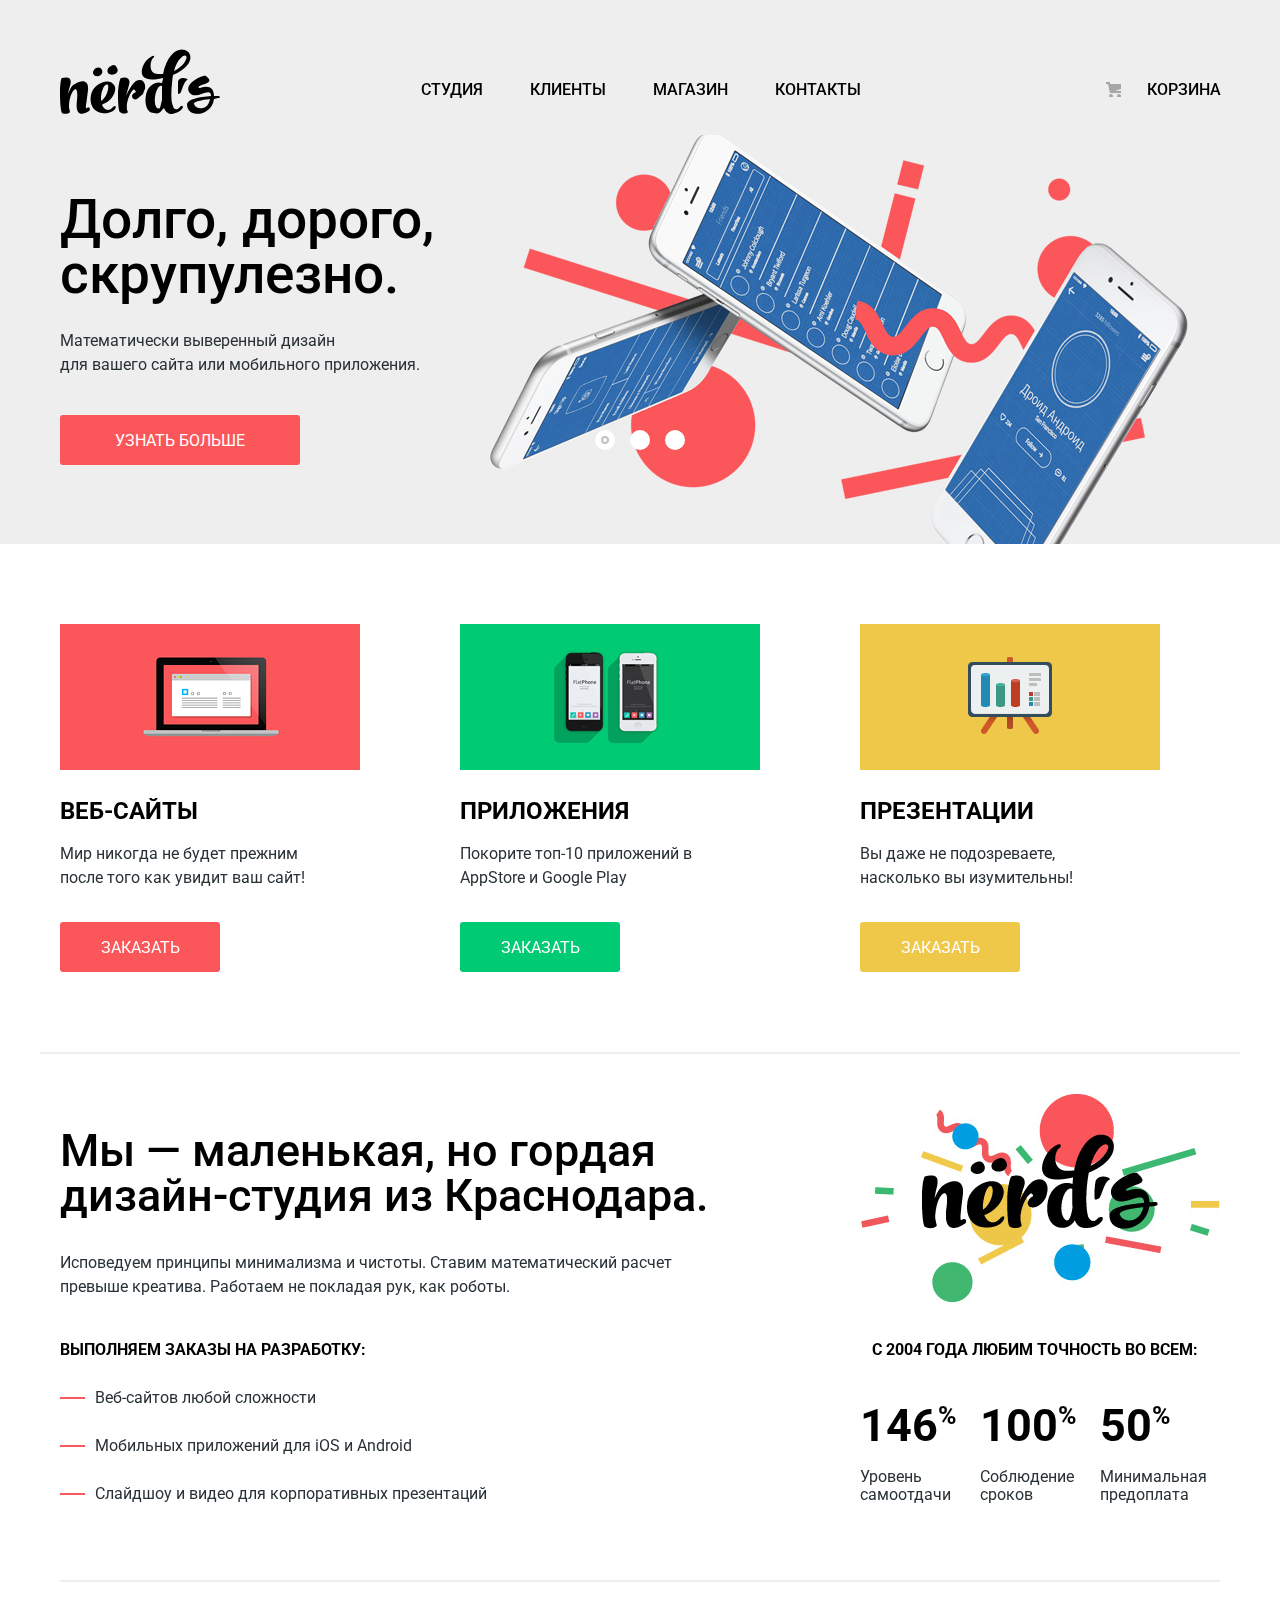
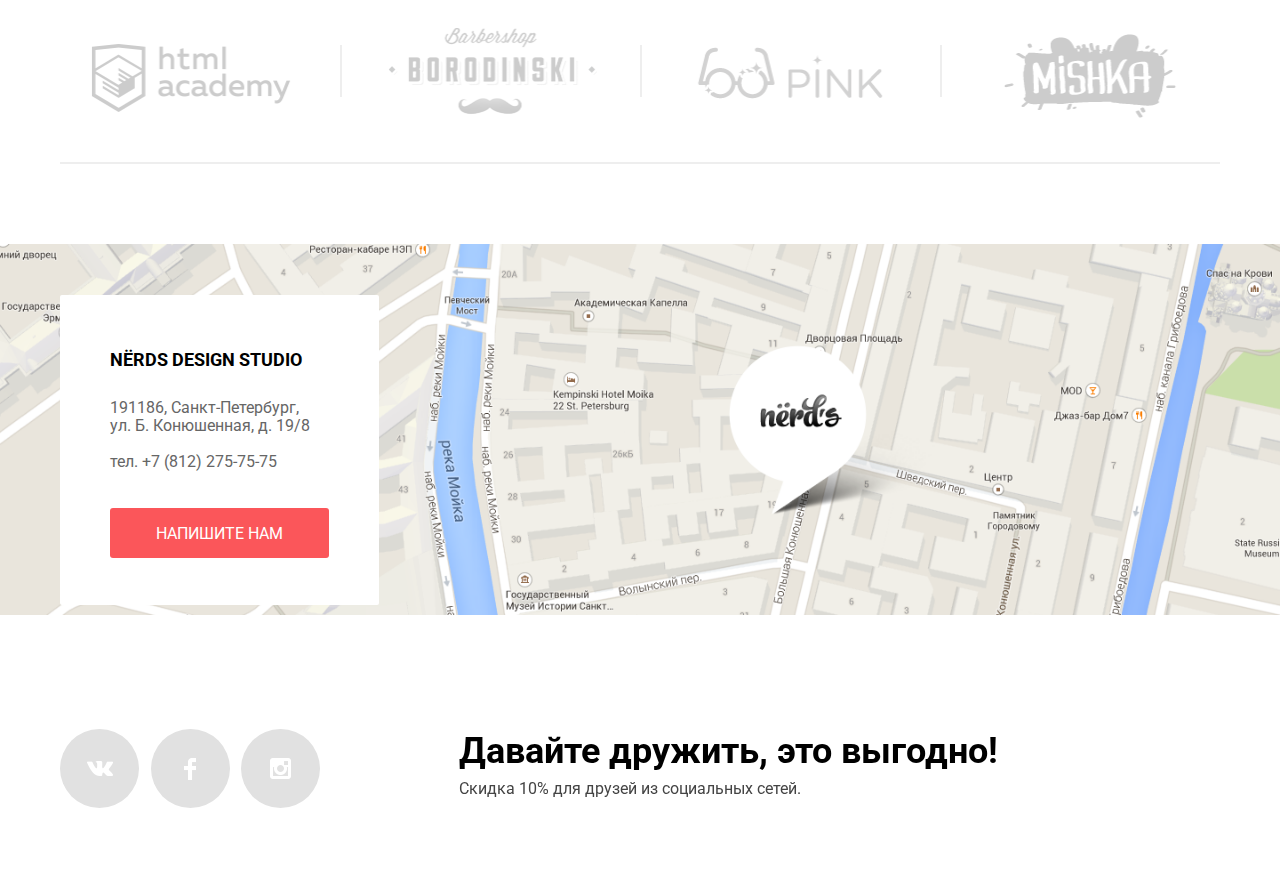
==== commit 6467f39f: "исправил замечания" ====
--- a/index.html
+++ b/index.html
@@ -2,228 +2,282 @@
 <html lang="ru">
 
 <head>
-  <meta charset="utf-8">
-  <title>HTML Academy: Нёрдс</title>
-  <link rel="stylesheet" href="css/style.css">
+	<meta charset="utf-8" />
+	<title>HTML Academy: Нёрдс</title>
+	<link rel="stylesheet" href="css/style.css" />
 </head>
 
 <body class="index-body">
-  <header class="header">
-    <nav class="main-navigation container" aria-label="Навигация на странице">
-      <!-- Лого -->
-      <a class="logo" href="index.html"><svg width="160" height="65" aria-label="Логотип сайта Нёрдс">
-        <path d="M158 49l-4 1c-2 17-26 20-27 6 0-6 12-8 24-9 0-11-16 6-22-4-5-9 15-18 17-16 6 5 3 6-1 8-10 
-        3-6 4-5 4 8-3 14-1 14 8h4c2 0 3 2 0 2zm-8 1c-9 1-17 3-16 5 2 6 14 7 16-5zm-32-5V33c1-7 12-3 9-2-3 
-        2-5 9-6 12-1 2-3 2-3 2zM42 21c2 5-5 8-8 5-2-2-1-5 2-7 2-1 5-1 6 2zm15-2c3 5-5 9-9 5-1-2-1-5 3-7 
-        2-1 4-2 6 2zM29 62c-8 5-14 4-12-11 1-11-1-12-3-10-3 3-5 10-5 17a51 51 0 0 0 1 5c0 1-5 
-        3-8 1-1-1-2-9-2-20 0-9 1-15 2-15 8-2 10 1 8 8a48 48 0 0 0-2 8c2-5 4-9 7-10 8-5 14-3 13 6-2 17-3 19-1
-         18 2-2 4 1 2 3zm26-2c-2 3-8 5-13 4-8-1-13-8-11-18 2-11 18-18 23-10 4 5-2 16-11 19l-1 1c2 5 7 7 11 2 
-         2-2 4-1 2 2zm-14-8c6-4 8-13 7-16-2-2-6 2-7 12v4zm42-7l-6 5c-2 1-5 0-5-3 0-1 1-3 4-4-1-2-2-3-3-2-3
-          3-7 12-6 19v1l1 2c0 1-5 3-8 0-1 0-2-6-2-17 0-9 2-17 3-17 6-2 10 1 8 7l-3 11c3-7 7-13 10-15 6-3 10
-           1 9 8l-1 2-1 3z" />
-        <path d="M113 26a87 87 0 0 0-1 8c-1 10-1 19 1 23 0 2 3 5 6 2 3-4 6-2 2 2-2 2-7 4-11 4-3-1-5-3-6-6l-2
-         2c-2 3-4 4-8 3-6 0-10-7-8-18s11-14 16-12l1-4v-1a97 97 0 0 1-5 1c-24 4-16-15-10-20 7-6 7-2 5-1-3 3-5 
-         16 5 16h5c4-19 14-27 22-24 9 3 8 17-12 25zm-11 25V39v-2c-3-1-6 4-7 11-1 9 2 13 5 11l2-8zm24-44c-1-2-8 
-         1-12 15 10-5 14-13 12-15z" /></svg></a>
-    <!-- Меню Сайта-->
-      <ul class="site-navigation reset-ul">
-        <li><a href="#" aria-label="Перейти в раздел: Студия">Студия</a></li>
-        <li><a href="#" aria-label="Перейти в раздел: Клиенты">Клиенты</a></li>
-        <li><a href="../catalog.html" aria-label="Перейти в раздел: Магазин">Магазин</a></li>
-        <li><a href="#" aria-label="Перейти в раздел: Контакты">Контакты</a></li>
-      </ul>
-      <!-- Меню Пользователя-->
-      <ul class="user-navigation reset-ul">
-        <li class="basket">
-          <a href="#" aria-label="Корзина">
-            <svg class="svg" width="15" height="15">
-              <circle fill="#a6a6a6" cx="5" cy="14" r="2" />
-              <circle fill="#a6a6a6" cx="13" cy="14" r="2" />
-              <path fill="#a6a6a6" d="M15 2H4V0H0v2h2l2 9h11V9H9l6-2z" /></svg> 
-              Корзина          
-		  </a>
-        </li>
-      </ul>
-    </nav>
-
-    <h1 class="visually-hidden">Дизайн студия «Нёрдс»</h1>
-
-
-  <section class="hero">
-    <div class="slider container">
-      <ul class="hero-list reset-ul">
-        <li class="selected">
-            <h2 class="reset-h">Долго, дорого, <br> скрупулезно.</h2>
-            <p class="reset-p">Математически выверенный дизайн <br> для вашего сайта или мобильного приложения.</p>
-            <a href="#" class="btn" aria-label="Кнопка узнать больше">УЗНАТЬ БОЛЬШЕ</a>
-        </li>
-        <li>
-            <h2 class="reset-h">Любим математику <br> как никто другой</h2>
-            <p class="reset-p">Никакого креатива, только математические формулы <br>
-              для расчета идеальных пропорций.</p>
-            <a href="#" class="btn">УЗНАТЬ БОЛЬШЕ</a>
-        </li>
-        <li>
-
-            <h2 class="reset-h">Только ночь,<br> только хардкор</h2>
-            <p class="reset-p">Работать днем, как все? Мы против этого. <br> Ближе к полуночи работа только начинается.</p>
-            <a href="#" class="btn">УЗНАТЬ БОЛЬШЕ</a>
-        </li>
-      </ul>
-      <div class="dots">
-				<button class="dot selected" aria-label="Переключатель слайд один"></button>
-				<button class="dot" aria-label="Переключатель слайд два"></button>
-				<button class="dot" aria-label="Переключатель слайд три"></button>
-      </div>
-    </div>
-    </section>
-
-  </header>
-  <main>
-    <section class="main-services container">
-      <h2 class="visually-hidden">Услуги компании</h2>
-      <ul class="services-list reset-ul">
-
-        <li class="services-item">
-          <img src="img/illustration-1.jpg" width="300" height="146" alt="Веб-сайты">
-				  <h3 class="reset-h">Веб-сайты</h3>
-				  <p class="reset-p">Мир никогда не будет прежним <span class="space"></span> после того как увидит ваш сайт!</p>
-				  <a href="#" class="btn btn-red" aria-label="заказать веб сайты ">ЗАКАЗАТЬ</a>
-        </li>
-
-        <li class="services-item">
-          <img src="img/illustration-2.jpg" width="300" height="146" alt="Приложения">
-				  <h3 class="reset-h">Приложения</h3>
-				  <p class="reset-p">Покорите топ-10 приложений в AppStore и Google Play</p>
-				  <a href="#" class="btn btn-green" aria-label="заказать приложения">ЗАКАЗАТЬ</a>
-        </li>
-
-        <li class="services-item">
-          <img src="img/illustration-3.jpg" width="300" height="146" alt="Приложения">
-				  <h3 class="reset-h">Презентации</h3>
-				  <p class="reset-p">Вы даже не подозреваете,<span></span>
-					насколько вы изумительны!</p>
-				  <a href="#" class="btn btn-yellow" aria-label="заказать презентации ">ЗАКАЗАТЬ</a>
-        </li>
-      </ul>
-    </section>
-
-    <!-- О нас -->
-	<section class="about container">
-      <div class="item">
-        <h2 class="reset-h">
-          Мы — маленькая, но гордая
-          дизайн-студия из Краснодара.
-        </h2>
-        <p class="reset-p">
-          Исповедуем принципы минимализма и чистоты. Ставим математический расчет
-          превыше креатива. Работаем не покладая рук, как роботы.
-        </p>
-        <h4 class="reset-h">Выполняем заказы на разработку:</h4>
-        <ul class="about-list reset-ul">
-          <li>Веб-сайтов любой сложности</li>
-          <li>Мобильных приложений для iOS и Android</li>
-          <li>Слайдшоу и видео для корпоративных презентаций</li>
-        </ul>
-      </div>
-      <div class="item">
-        <img src="img/nerds-illustration.png" width="360" height="208"  alt="Нердс">
-        <h4 class="reset-h">с 2004 года Любим точность во всем:</h4>
-        <ul class="about-stats reset-ul">
-          <li class="stats-inside">
-            <span class="number">146<sup>%</sup></span>
-            <span class="name">Уровень самоотдачи</span>
-          </li>
-          <li class="stats-inside">
-            <span class="number">100<sup>%</sup></span>
-            <span class="name">Соблюдение сроков</span>
-          </li>
-          <li class="stats-inside">
-            <span class="number">50<sup>%</sup></span>
-            <span class="name">Минимальная предоплата</span>
-          </li>
-        </ul>
-      </div>
-    </section>
-    <!-- Проекты -->
-	  <section class="works container">
-		  <h2 class="visually-hidden">Наши работы</h2>
-		  <ul class="works-list reset-ul">
-        <li class="works-list-items"><a class="work-list-link" href="https://htmlacademy.ru/intensive/htmlcss"><img src="img/logo-1.png" width="199" height="68" alt="Html Academy" aria-label="Наши работы Html Academy"></a></li>
-        <li class="works-list-items"><a class="work-list-link" href="#"><img src="img/logo-2.png" width="209" height="90" alt="Borodinski" aria-label="Наши работы Borodinski"></a></li>
-			  <li class="works-list-items"><a class="work-list-link" href="#"><img src="img/logo-3.png" width="185" height="52" alt="Pink" aria-label="Наши работы Pink"></a></li>
-			  <li class="works-list-items"><a class="work-list-link" href="#"><img src="img/logo-4.png" width="173" height="84" alt="Mishka" aria-label="Наши работы Mishka"></a></li>
-		  </ul>
-  </section>
-  
-  <!-- Контакты -->
-	<section class="contact">
-      <h2 class="visually-hidden">Контакты</h2>
-		<!-- Обертка -->
-		<div class="container contact-container">
-			<article class="contact-block">
-				<h3 class="reset-h">NЁRDS DESIGN STUDIO</h3>
+	<header class="header">
+		<nav class="main-navigation container" aria-label="Навигация на странице">
+			<!-- Лого -->
+			<a class="logo" href="index.html"><svg width="160" height="65" aria-label="Логотип сайта Нёрдс">
+					<path d="M158 49l-4 1c-2 17-26 20-27 6 0-6 12-8 24-9 0-11-16 6-22-4-5-9 15-18 17-16 6 5 3 6-1 8-10 
+3-6 4-5 4 8-3 14-1 14 8h4c2 0 3 2 0 2zm-8 1c-9 1-17 3-16 5 2 6 14 7 16-5zm-32-5V33c1-7 12-3 9-2-3 
+2-5 9-6 12-1 2-3 2-3 2zM42 21c2 5-5 8-8 5-2-2-1-5 2-7 2-1 5-1 6 2zm15-2c3 5-5 9-9 5-1-2-1-5 3-7 
+2-1 4-2 6 2zM29 62c-8 5-14 4-12-11 1-11-1-12-3-10-3 3-5 10-5 17a51 51 0 0 0 1 5c0 1-5 
+3-8 1-1-1-2-9-2-20 0-9 1-15 2-15 8-2 10 1 8 8a48 48 0 0 0-2 8c2-5 4-9 7-10 8-5 14-3 13 6-2 17-3 19-1
+18 2-2 4 1 2 3zm26-2c-2 3-8 5-13 4-8-1-13-8-11-18 2-11 18-18 23-10 4 5-2 16-11 19l-1 1c2 5 7 7 11 2 
+2-2 4-1 2 2zm-14-8c6-4 8-13 7-16-2-2-6 2-7 12v4zm42-7l-6 5c-2 1-5 0-5-3 0-1 1-3 4-4-1-2-2-3-3-2-3
+3-7 12-6 19v1l1 2c0 1-5 3-8 0-1 0-2-6-2-17 0-9 2-17 3-17 6-2 10 1 8 7l-3 11c3-7 7-13 10-15 6-3 10
+1 9 8l-1 2-1 3z" />
+					<path d="M113 26a87 87 0 0 0-1 8c-1 10-1 19 1 23 0 2 3 5 6 2 3-4 6-2 2 2-2 2-7 4-11 4-3-1-5-3-6-6l-2
+2c-2 3-4 4-8 3-6 0-10-7-8-18s11-14 16-12l1-4v-1a97 97 0 0 1-5 1c-24 4-16-15-10-20 7-6 7-2 5-1-3 3-5 
+16 5 16h5c4-19 14-27 22-24 9 3 8 17-12 25zm-11 25V39v-2c-3-1-6 4-7 11-1 9 2 13 5 11l2-8zm24-44c-1-2-8 
+1-12 15 10-5 14-13 12-15z" />
+				</svg>
+			</a>
+			<!-- Меню Сайта-->
+			<ul class="site-navigation reset-ul">
+				<li>
+					<a href="index.html" aria-label="Перейти в раздел: Студия">Студия</a>
+				</li>
+				<li>
+					<a href="index.html" aria-label="Перейти в раздел: Клиенты">Клиенты</a>
+				</li>
+				<li>
+					<a href="catalog.html" aria-label="Перейти в раздел: Магазин">Магазин</a>
+				</li>
+				<li>
+					<a href="index.html" aria-label="Перейти в раздел: Контакты">Контакты</a>
+				</li>
+			</ul>
+			<!-- Меню Пользователя-->
+			<ul class="user-navigation reset-ul">
+				<li class="basket">
+					<a href="#" aria-label="Корзина">
+						<svg class="svg" width="15" height="15">
+							<circle fill="#a6a6a6" cx="5" cy="14" r="2" />
+							<circle fill="#a6a6a6" cx="13" cy="14" r="2" />
+							<path fill="#a6a6a6" d="M15 2H4V0H0v2h2l2 9h11V9H9l6-2z" />
+						</svg>
+						Корзина
+					</a>
+				</li>
+			</ul>
+		</nav>
+
+		<h1 class="visually-hidden">Дизайн студия «Нёрдс»</h1>
+
+		<section class="hero">
+			<div class="slider container">
+				<ul class="hero-list reset-ul">
+					<li class="selected">
+						<h2 class="reset-h">
+							Долго, дорого, <br />
+							скрупулезно.
+						</h2>
+						<p class="reset-p">
+							Математически выверенный дизайн <br />
+							для вашего сайта или мобильного приложения.
+						</p>
+						<a href="#" class="btn" aria-label="Кнопка узнать больше">УЗНАТЬ БОЛЬШЕ</a>
+					</li>
+					<li>
+						<h2 class="reset-h">
+							Любим математику <br />
+							как никто другой
+						</h2>
+						<p class="reset-p">
+							Никакого креатива, только математические формулы <br />
+							для расчета идеальных пропорций.
+						</p>
+						<a href="#" class="btn">УЗНАТЬ БОЛЬШЕ</a>
+					</li>
+					<li>
+						<h2 class="reset-h">
+							Только ночь,<br />
+							только хардкор
+						</h2>
+						<p class="reset-p">
+							Работать днем, как все? Мы против этого. <br />
+							Ближе к полуночи работа только начинается.
+						</p>
+						<a href="#" class="btn">УЗНАТЬ БОЛЬШЕ</a>
+					</li>
+				</ul>
+				<div class="dots">
+					<button class="dot selected" aria-label="Переключатель слайд один"></button>
+					<button class="dot" aria-label="Переключатель слайд два"></button>
+					<button class="dot" aria-label="Переключатель слайд три"></button>
+				</div>
+			</div>
+		</section>
+	</header>
+	<main>
+		<section class="main-services container">
+			<h2 class="visually-hidden">Услуги компании</h2>
+			<ul class="services-list reset-ul">
+				<li class="services-item">
+					<img src="img/illustration-1.jpg" width="300" height="146" alt="Веб-сайты" />
+					<h3 class="reset-h">Веб-сайты</h3>
+					<p class="reset-p">
+						Мир никогда не будет прежним <span class="space"></span> после
+						того как увидит ваш сайт!
+					</p>
+					<a href="#" class="btn btn-red" aria-label="заказать веб сайты ">ЗАКАЗАТЬ</a>
+				</li>
+
+				<li class="services-item">
+					<img src="img/illustration-2.jpg" width="300" height="146" alt="Приложения" />
+					<h3 class="reset-h">Приложения</h3>
+					<p class="reset-p">
+						Покорите топ-10 приложений в AppStore и Google Play
+					</p>
+					<a href="#" class="btn btn-green" aria-label="заказать приложения">ЗАКАЗАТЬ</a>
+				</li>
+
+				<li class="services-item">
+					<img src="img/illustration-3.jpg" width="300" height="146" alt="Приложения" />
+					<h3 class="reset-h">Презентации</h3>
+					<p class="reset-p">
+						Вы даже не подозреваете,<span></span> насколько вы изумительны!
+					</p>
+					<a href="#" class="btn btn-yellow" aria-label="заказать презентации ">ЗАКАЗАТЬ</a>
+				</li>
+			</ul>
+		</section>
+
+		<!-- О нас -->
+		<section class="about container">
+			<div class="item">
+				<h2 class="reset-h">
+					Мы — маленькая, но гордая дизайн-студия из Краснодара.
+				</h2>
 				<p class="reset-p">
-					191186, Санкт-Петербург,
-					ул. Б. Конюшенная, д. 19/8 
-					<span>тел. <a class="phone" href="tel:+7(812)275-75-75" aria-label="Наш номер телефона +7(812)275-75-75">+7 (812) 275-75-75</a></span>
+					Исповедуем принципы минимализма и чистоты. Ставим математический
+					расчет превыше креатива. Работаем не покладая рук, как роботы.
 				</p>
-				<!-- Кнопка -->
-	<a href="form.html" class="btn call-modal" aria-label="Кнопка Напишите нам">Напишите нам</a>
-	
-	<!-- Обертка -->
-  <div class="overlay">
-		<!-- Модальное окно -->
-    <div class="modal">
-			<!-- Верхняя часть - Шапка -->
-      <div class="modal__header">
-        <h2 class="modal__head">Напишите нам</h2>
-        <button class="modal__exit">&times;</button>
-			</div>
-			<!-- Форма -->
-      <form action="#" class="modal-form">
-				<!-- Поле -->
-        <label class="modal-form__label">
-          Ваше имя:
-          <input type="text" placeholder="Имя Фамилия" class="modal-form__input">
-				</label>
-				<!-- Поле -->
-        <label class="modal-form__label">
-          Ваш e-mail:
-          <input type="email" placeholder="email@example.com" class="modal-form__input">
-				</label>
-				<!-- Поле -->
-        <label class="modal-form__label">
-          Текст письма:
-          <textarea placeholder="В свободной форме" class="modal-form__input modal-form__textarea"></textarea>
-				</label>
-				<!-- Кнопка -->
-        <button type="submit" class="btn modal-form__btn">ОТПРАВИТЬ</button>
-			</form>
-		</div>
-	</div>
-			</article>
-		</div>
-		<!-- Карта -->
-		<div class="map" id="map">
-      <img src="img/map.png" alt="" class="map-image">
-  </div>
-	</section>
-	
-  </main>
-
-  <!-- Подвал -->
+				<h4 class="reset-h">Выполняем заказы на разработку:</h4>
+				<ul class="about-list reset-ul">
+					<li>Веб-сайтов любой сложности</li>
+					<li>Мобильных приложений для iOS и Android</li>
+					<li>Слайдшоу и видео для корпоративных презентаций</li>
+				</ul>
+			</div>
+			<div class="item">
+				<img src="img/nerds-illustration.png" width="360" height="208" alt="Нердс" />
+				<h4 class="reset-h">с 2004 года Любим точность во всем:</h4>
+				<ul class="about-stats reset-ul">
+					<li class="stats-inside">
+						<span class="number">146<sup>%</sup></span>
+						<span class="name">Уровень самоотдачи</span>
+					</li>
+					<li class="stats-inside">
+						<span class="number">100<sup>%</sup></span>
+						<span class="name">Соблюдение сроков</span>
+					</li>
+					<li class="stats-inside">
+						<span class="number">50<sup>%</sup></span>
+						<span class="name">Минимальная предоплата</span>
+					</li>
+				</ul>
+			</div>
+		</section>
+		<!-- Проекты -->
+		<section class="works container">
+			<h2 class="visually-hidden">Наши работы</h2>
+			<ul class="works-list reset-ul">
+				<li class="works-list-items">
+					<a class="work-list-link" href="https://htmlacademy.ru/intensive/htmlcss"><img src="img/logo-1.png"
+							width="199" height="68" alt="Html Academy" aria-label="Наши работы Html Academy" /></a>
+				</li>
+				<li class="works-list-items">
+					<a class="work-list-link" href="#"><img src="img/logo-2.png" width="209" height="90" alt="Borodinski"
+							aria-label="Наши работы Borodinski" /></a>
+				</li>
+				<li class="works-list-items">
+					<a class="work-list-link" href="#"><img src="img/logo-3.png" width="185" height="52" alt="Pink"
+							aria-label="Наши работы Pink" /></a>
+				</li>
+				<li class="works-list-items">
+					<a class="work-list-link" href="#"><img src="img/logo-4.png" width="173" height="84" alt="Mishka"
+							aria-label="Наши работы Mishka" /></a>
+				</li>
+			</ul>
+		</section>
+
+		<!-- Контакты -->
+		<section class="contact">
+			<h2 class="visually-hidden">Контакты</h2>
+			<!-- Обертка -->
+			<div class="container contact-container">
+				<article class="contact-block">
+					<h3 class="reset-h">NЁRDS DESIGN STUDIO</h3>
+					<p class="reset-p">
+						191186, Санкт-Петербург, ул. Б. Конюшенная, д. 19/8
+						<span>тел.
+							<a class="phone" href="tel:+7(812)275-75-75" aria-label="Наш номер телефона +7(812)275-75-75">+7 (812)
+								275-75-75</a></span>
+					</p>
+					<!-- Кнопка -->
+					<a href="form.html" class="btn call-modal" aria-label="Кнопка Напишите нам">Напишите нам</a>
+
+					<!-- Обертка -->
+					<div class="overlay">
+						<!-- Модальное окно -->
+						<div class="modal">
+							<!-- Верхняя часть - Шапка -->
+							<div class="modal__header">
+								<h2 class="modal__head">Напишите нам</h2>
+								<button class="modal__exit">&times;</button>
+							</div>
+							<!-- Форма -->
+							<form action="#" class="modal-form">
+								<!-- Поле -->
+								<label class="modal-form__label">
+									Ваше имя:
+									<input type="text" placeholder="Имя Фамилия" class="modal-form__input" />
+								</label>
+								<!-- Поле -->
+								<label class="modal-form__label">
+									Ваш e-mail:
+									<input type="email" placeholder="email@example.com" class="modal-form__input" />
+								</label>
+								<!-- Поле -->
+								<label class="modal-form__label">
+									Текст письма:
+									<textarea placeholder="В свободной форме" class="modal-form__input modal-form__textarea"></textarea>
+								</label>
+								<!-- Кнопка -->
+								<button type="submit" class="btn modal-form__btn">
+									ОТПРАВИТЬ
+								</button>
+							</form>
+						</div>
+					</div>
+				</article>
+			</div>
+			<!-- Карта -->
+			<div class="map" id="map">
+				<img src="img/map.png" alt="Наш адрес" class="map-image" width="1440" height="417" />
+			</div>
+		</section>
+	</main>
+
+	<!-- Подвал -->
 	<footer class="footer container">
 		<ul class="social reset-ul">
-        <li><a class="social-icon" href="#"><img src="img/vk-icon.png" width="26" height="15" alt="Вконтакте" aria-label="Мы Вконтакте"></a></li>
-        <li><a class="social-icon" href="#"><img src="img/fb-icon.png" width="12" height="22" alt="Фейсбук" aria-label="Мы в Фейсбуке"></a></li>
-        <li><a class="social-icon" href="#"><img src="img/insta-icon.png" width="21" height="21" alt="Инстаграм" aria-label="Мы в Инстаграм"></a></li>
+			<li>
+				<a class="social-icon" href="#"><img src="img/vk-icon.png" width="26" height="15" alt="Вконтакте"
+						aria-label="Мы Вконтакте" /></a>
+			</li>
+			<li>
+				<a class="social-icon" href="#"><img src="img/fb-icon.png" width="12" height="22" alt="Фейсбук"
+						aria-label="Мы в Фейсбуке" /></a>
+			</li>
+			<li>
+				<a class="social-icon" href="#"><img src="img/insta-icon.png" width="21" height="21" alt="Инстаграм"
+						aria-label="Мы в Инстаграм" /></a>
+			</li>
 		</ul>
-		<p><b>Давайте дружить, это выгодно!</b><span class="footer-span">Скидка 10% для друзей из социальных сетей.</span></p>
+		<p>
+			<b>Давайте дружить, это выгодно!</b><span class="footer-span">Скидка 10% для друзей из социальных сетей.</span>
+		</p>
 	</footer>
-  <!-- Скрипты -->
-	<script src="https://api-maps.yandex.ru/2.1/?lang=ru_RU" ></script>
-  <script src="js/script.js"></script>
+	<!-- Скрипты -->
+	<script src="https://api-maps.yandex.ru/2.1/?lang=ru_RU"></script>
+	<script src="js/script.js"></script>
 </body>
 
-</html>
+</html>--- a/css/style.css
+++ b/css/style.css
@@ -2,1407 +2,1213 @@
 @import url('normalize.css');
 
 html {
-  box-sizing: border-box;
-  margin: 0;
-  padding: 0;
+	box-sizing: border-box;
+	margin: 0;
+	padding: 0;
 }
 
 *,
 *::after,
 *::before {
-  box-sizing: inherit;
+	box-sizing: inherit;
 }
 
 body {
-  /* Базовое семейство шрифтов */
-  font-family: 'Roboto', 'Arial', 'Segoe UI', Tahoma, sans-serif;
-  /* Базовый размер шрифтов */
-  font-size: 16px;
-  /* Базовое начертание шрифтов */
-  font-weight: 400;
-  /* Базовая высота строки */
-  line-height: 1;
-
-  min-width: 1100px;
-  /* Базовый цвет шрифтов */
-
-  color: #283136;
-  /* Базовый фоновый цвет шрифтов */
-  background-color: #fff;
+	/* Базовое семейство шрифтов */
+	font-family: 'Roboto', 'Arial', 'Segoe UI', Tahoma, sans-serif;
+	/* Базовый размер шрифтов */
+	font-size: 16px;
+	/* Базовое начертание шрифтов */
+	font-weight: 400;
+	/* Базовая высота строки */
+	line-height: 1;
+	min-width: 1200px;
+	/* Базовый цвет шрифтов */
+	color: #283136;
+	/* Базовый фоновый цвет шрифтов */
+	background-color: #fff;
 }
 
 a {
-  /* Наследуем шрифты от body */
-  font-family: inherit;
-  /* Убиараем подчеркивание у ссылок */
-
-  text-decoration: none;
+	/* Наследуем шрифты от body */
+	font-family: inherit;
+	/* Убиараем подчеркивание у ссылок */
+	text-decoration: none;
 }
 
 img {
-  /* Устанавливаем максимальную ширину для изображении */
-  max-width: 100%;
-  /* Автоматическое подстраивание высоты */
-  height: auto;
-  /* Вертикальное выравнивание по середине */
-
-  vertical-align: middle;
+	/* Устанавливаем максимальную ширину для изображении */
+	max-width: 100%;
+	/* Автоматическое подстраивание высоты */
+	height: auto;
+	/* Вертикальное выравнивание по середине */
+	vertical-align: middle;
 }
 
 .container {
-  width: 100%;
-  max-width: 1200px;
-  margin: auto;
-  padding: 0 20px;
+	width: 100%;
+	max-width: 1200px;
+	margin: auto;
+	padding: 0 20px;
 }
 
 .reset-ul {
-  width: 100%;
-  margin: 0;
-  padding: 0;
-
-  list-style: none;
+	width: 100%;
+	margin: 0;
+	padding: 0;
+	list-style: none;
 }
 
 .reset-h,
 .reset-p {
-  margin: 0;
-  padding: 0;
+	margin: 0;
+	padding: 0;
 }
 
 .visually-hidden {
-  position: absolute;
-
-  overflow: hidden;
-  clip: rect(0 0 0 0);
-
-  width: 1px;
-  height: 1px;
-  margin: -1px;
-  padding: 0;
-
-  border: 0;
+	position: absolute;
+	overflow: hidden;
+	clip: rect(0 0 0 0);
+	width: 1px;
+	height: 1px;
+	margin: -1px;
+	padding: 0;
+	border: 0;
 }
 
 /*Состояния Логотипа*/
-
 .logo:hover {
-  opacity: .8;
+	opacity: .8;
 }
 
 .logo:active {
-  opacity: .3;
+	opacity: .3;
 }
 
 /*Состояния Меню*/
-
 .site-navigation a:hover,
 .user-navigation a:hover {
-  color: #fb565a;
+	color: #fb565a;
 }
 
 .site-navigation a:active,
 .user-navigation a:active {
-  opacity: .3;
-  color: #000;
+	opacity: .3;
+	color: #000;
 }
 
 .btn {
-  display: inline-block;
-
-  width: 100%;
-  max-width: 160px;
-  padding: 18px 10px 16px;
-
-  text-align: center;
-  vertical-align: middle;
-
-  color: #fff;
-  border-radius: 3px;
-  /* Временно */
-  background-color: #fb565a;
+	display: inline-block;
+	width: 100%;
+	max-width: 160px;
+	padding: 18px 10px 16px;
+	text-align: center;
+	vertical-align: middle;
+	color: #fff;
+	border-radius: 3px;
+	/* Временно */
+	background-color: #fb565a;
 }
 
 /*Состояния кнопок*/
-
 .filters-form .btn:hover {
-  background-color: #dfdfdf;
+	background-color: #dfdfdf;
 }
 
 .filters-form .btn:active,
 .filters-form .btn:focus {
-  color: #959595;
-  background-color: #d5d5d5;
-  box-shadow: inset 0 3px 0 rgba(0, 1, 1, .1);
+	color: #959595;
+	background-color: #d5d5d5;
+	box-shadow: inset 0 3px 0 rgba(0, 1, 1, .1);
 }
 
 .sort-type a:hover,
 .sort-dir a:hover {
-  opacity: .6;
+	opacity: .6;
 }
 
 .sort-type a:active,
 .sort-dir a:active {
-  opacity: 1;
+	opacity: 1;
 }
 
 .hero .btn:hover,
 .social a:hover,
 .project .btn:hover,
 .contact-block .btn:hover {
-  background-color: #e74246;
+	background-color: #e74246;
 }
 
 .hero .btn:active,
 .project .btn:active,
 .social a:active,
 .contact-block .btn:active {
-  background-color: #d7373b;
-  box-shadow: inset 0 3px 0 rgba(0, 1, 1, .1);
+	background-color: #d7373b;
+	box-shadow: inset 0 3px 0 rgba(0, 1, 1, .1);
 }
 
 .social-icon:active img {
-  opacity: .3;
+	opacity: .3;
 }
 
 .pagination-item a:hover,
 .next a:hover {
-  background-color: #dfdfdf;
+	background-color: #dfdfdf;
 }
 
 .pagination-item a:active,
 .next a:active {
-  color: #959595;
-  box-shadow: inset 0 3px 0 rgba(0, 1, 1, .1);
+	color: #959595;
+	box-shadow: inset 0 3px 0 rgba(0, 1, 1, .1);
 }
 
 .btn-red {
-  background-color: #fb565a;
+	background-color: #fb565a;
 }
 
 .btn-red:hover {
-  background-color: #e74246;
+	background-color: #e74246;
 }
 
 .btn-red:active {
-  color: #e37376;
-  background-color: #d7373b;
-  box-shadow: inset 0 3px 0 rgba(0, 1, 1, .1);
+	color: #e37376;
+	background-color: #d7373b;
+	box-shadow: inset 0 3px 0 rgba(0, 1, 1, .1);
 }
 
 .btn-green {
-  background-color: #00ca74;
+	background-color: #00ca74;
 }
 
 .btn-green:hover {
-  background-color: #00bc6c;
+	background-color: #00bc6c;
 }
 
 .btn-green:active {
-  color: #4cc491;
-  background-color: #00aa62;
-  box-shadow: inset 0 3px 0 rgba(0, 1, 1, .1);
+	color: #4cc491;
+	background-color: #00aa62;
+	box-shadow: inset 0 3px 0 rgba(0, 1, 1, .1);
 }
 
 .btn-yellow {
-  background-color: #efc84a;
-  ;
+	background-color: #efc84a;
+	;
 }
 
 .btn-yellow:hover {
-  background-color: #eab534;
-  ;
+	background-color: #eab534;
+	;
 }
 
 .btn-yellow:active {
-  color: #edc164;
-  background-color: #e5a722;
-  box-shadow: inset 0 3px 0 rgba(0, 1, 1, .1);
+	color: #edc164;
+	background-color: #e5a722;
+	box-shadow: inset 0 3px 0 rgba(0, 1, 1, .1);
 }
 
 .modal__exit:hover {
-  opacity: 1;
+	opacity: 1;
 }
 
 .modal__exit:active {
-  opacity: .1;
+	opacity: .1;
 }
 
 .modal-form__input:hover {
-  border: 2px solid #b4b9bb;
+	border: 2px solid #b4b9bb;
 }
 
 .modal-form__input:focus {
-  border: 2px solid #000;
+	border: 2px solid #000;
 }
 
 /* Стили для шапки */
 .header {
-  padding-top: 49px;
-
-  background-color: #eee;
+	padding-top: 49px;
+	background-color: #eee;
 }
 
 .main-navigation {
-  display: flex;
-
-  padding-bottom: 18px;
-
-  justify-content: space-between;
-  flex-wrap: wrap;
+	display: flex;
+	padding-bottom: 18px;
+	justify-content: space-between;
+	flex-wrap: wrap;
 }
 
 .user-navigation {
-  font: inherit;
-
-  position: relative;
-
-  display: flex;
-
-  max-width: 117px;
-  margin-left: 41px;
-
-  flex-wrap: wrap;
-  align-items: center;
+	font: inherit;
+	position: relative;
+	display: flex;
+	max-width: 117px;
+	margin-left: 41px;
+	flex-wrap: wrap;
+	align-items: center;
 }
 
 .user-navigation a {
-  margin-left: 44px;
+	margin-left: 44px;
 }
 
 .user-navigation .svg {
-  position: absolute;
-  left: -41px;
+	position: absolute;
+	left: -41px;
 }
 
 .site-navigation {
-  display: flex;
-
-  max-width: 440px;
-
-  flex-wrap: wrap;
-  justify-content: space-between;
-  align-items: center;
+	display: flex;
+	max-width: 440px;
+	flex-wrap: wrap;
+	justify-content: space-between;
+	align-items: center;
 }
 
 .site-navigation a,
 .user-navigation a {
-  font-weight: 500;
-
-  position: relative;
-
-  display: inline-block;
-
-  margin-top: 14px;
-
-  vertical-align: middle;
-  text-transform: uppercase;
-
-  color: #000;
+	font-weight: 500;
+	position: relative;
+	display: inline-block;
+	margin-top: 14px;
+	vertical-align: middle;
+	text-transform: uppercase;
+	color: #000;
 }
 
 .menu-active {
-  position: relative;
+	position: relative;
 }
 
 .menu-active::after {
-  position: absolute;
-  bottom: -10px;
-  left: 0;
-
-  width: 100%;
-  height: 2px;
-
-  content: '';
-
-  background-color: red;
+	position: absolute;
+	bottom: -10px;
+	left: 0;
+	width: 100%;
+	height: 2px;
+	content: '';
+	background-color: red;
 }
 
 .basket svg {
-  position: absolute;
-  left: 0;
+	position: absolute;
+	left: 0;
 }
 
 .header-head {
-  font-size: 55px;
-  font-weight: 500;
-
-  margin: auto;
-  padding-top: 56px;
-  padding-bottom: 109px;
-
-  text-align: center;
-
-  color: #000;
+	font-size: 55px;
+	font-weight: 500;
+	margin: auto;
+	padding-top: 56px;
+	padding-bottom: 109px;
+	text-align: center;
+	color: #000;
 }
 
 /*=======Slider=========*/
 .hero {
-  background-color: #eee;
+	background-color: #eee;
 }
 
 .slider {
-  position: relative;
+	position: relative;
 }
 
 .hero-list {
-  position: relative;
-
-  min-height: 409px;
-  margin: auto;
+	position: relative;
+	min-height: 409px;
+	margin: auto;
 }
 
 .hero-list li {
-  position: absolute;
-  z-index: -1;
-
-  overflow: hidden;
-
-  width: 100%;
-  height: 100%;
-  padding-top: 57px;
-  padding-bottom: 80px;
-
-  transition: all .5s ease;
-
-  opacity: 0;
+	position: absolute;
+	z-index: -1;
+	overflow: hidden;
+	width: 100%;
+	height: 100%;
+	padding-top: 57px;
+	padding-bottom: 80px;
+	transition: all .5s ease;
+	opacity: 0;
 }
 
 .hero-list li.selected {
-  z-index: 1;
-
-  opacity: 1;
+	z-index: 1;
+	opacity: 1;
 }
 
 .hero-list li:nth-child(1) {
-  background: url('../img/nerds-index-slide1.png') no-repeat 99% -21px;
-  ;
+	background: url('../img/nerds-index-slide1.png') no-repeat 99% -21px;
+	;
 }
 
 .hero-list li:nth-child(2) {
-  background: url('../img/nerds-index-slide2.png') no-repeat right top;
+	background: url('../img/nerds-index-slide2.png') no-repeat right top;
 }
 
 .hero-list li:nth-child(3) {
-  background: url('../img/nerds-index-slide3.png') no-repeat right top;
+	background: url('../img/nerds-index-slide3.png') no-repeat right top;
 }
 
 .hero-list h2 {
-  font-size: 55px;
-  font-weight: 500;
-  line-height: 55px;
-
-  margin-bottom: 27px;
-
-  color: #000;
+	font-size: 55px;
+	font-weight: 500;
+	line-height: 55px;
+	margin-bottom: 27px;
+	color: #000;
 }
 
 .hero-list p {
-  line-height: 24px;
-
-  overflow: hidden;
-
-  margin-bottom: 38px;
+	line-height: 24px;
+	overflow: hidden;
+	margin-bottom: 38px;
 }
 
 .hero-list .btn {
-  max-width: 240px;
+	max-width: 240px;
 }
 
 .dots {
-  position: absolute;
-  z-index: 2;
-  bottom: 94px;
-  left: 50%;
-
-  display: flex;
-
-  width: 100%;
-  max-width: 90px;
-
-  transform: translateX(-50%);
-
-  justify-content: space-between;
+	position: absolute;
+	z-index: 2;
+	bottom: 94px;
+	left: 50%;
+	display: flex;
+	width: 100%;
+	max-width: 90px;
+	transform: translateX(-50%);
+	justify-content: space-between;
 }
 
 .dot {
-  position: relative;
-
-  width: 20px;
-  height: 20px;
-
-  cursor: pointer;
-  transition: all .3s ease;
-
-  border: 0;
-  border-radius: 50%;
-  outline: none;
-  background-color: #fff;
+	position: relative;
+	width: 20px;
+	height: 20px;
+	cursor: pointer;
+	transition: all .3s ease;
+	border: 0;
+	border-radius: 50%;
+	outline: none;
+	background-color: #fff;
 }
 
 .dot.selected::after {
-  position: absolute;
-  top: 50%;
-  left: 50%;
-
-  width: 8px;
-  height: 8px;
-
-  content: '';
-  transform: translate(-50%, -50%);
-
-  border: 2px solid #c1c1c1;
-  border-radius: 50%;
+	position: absolute;
+	top: 50%;
+	left: 50%;
+	width: 8px;
+	height: 8px;
+	content: '';
+	transform: translate(-50%, -50%);
+	border: 2px solid #c1c1c1;
+	border-radius: 50%;
 }
 
 .dot:focus {
-  outline: 1px solid lightskyblue;
-}
-
-/* Стили для Услуг  */
+	outline: 1px solid lightskyblue;
+}
+
+/* Стили для Услуг */
 .main-services {
-  padding-top: 80px;
-  padding-bottom: 80px;
-
-  border-bottom: 2px solid #eee;
+	padding-top: 80px;
+	padding-bottom: 80px;
+	border-bottom: 2px solid #eee;
 }
 
 .services-list {
-  display: flex;
-
-  max-width: 1100px;
-
-  justify-content: space-between;
+	display: flex;
+	max-width: 1100px;
+	justify-content: space-between;
 }
 
 .services-list li {
-  max-width: 300px;
+	max-width: 300px;
 }
 
 .services-list img {
-  margin-bottom: 29px;
+	margin-bottom: 29px;
 }
 
 .services-list h3 {
-  font-size: 24px;
-  font-weight: 700;
-
-  margin-bottom: 19px;
-
-  text-transform: uppercase;
-
-  color: #000;
+	font-size: 24px;
+	font-weight: 700;
+	margin-bottom: 19px;
+	text-transform: uppercase;
+	color: #000;
 }
 
 .services-list p {
-  line-height: 24px;
-
-  max-width: 245px;
-  margin-bottom: 32px;
+	line-height: 24px;
+	max-width: 245px;
+	margin-bottom: 32px;
 }
 
 .services-item.space {
-  display: block;
+	display: block;
 }
 
 /* Стили для О нас */
 .about {
-  display: flex;
-
-  padding-top: 40px;
-  padding-bottom: 76px;
-
-  flex-wrap: wrap;
-  justify-content: space-between;
+	display: flex;
+	padding-top: 40px;
+	padding-bottom: 76px;
+	flex-wrap: wrap;
+	justify-content: space-between;
 }
 
 .about .item:nth-child(1) {
-  width: 100%;
-  max-width: 660px;
+	width: 100%;
+	max-width: 660px;
 }
 
 .about .item:nth-child(2) {
-  width: 100%;
-  max-width: 360px;
+	width: 100%;
+	max-width: 360px;
 }
 
 .about h2 {
-  font-size: 45px;
-  font-weight: 500;
-  line-height: 45px;
-
-  margin-top: 34px;
-  margin-bottom: 33px;
-
-  color: #000;
+	font-size: 45px;
+	font-weight: 500;
+	line-height: 45px;
+	margin-top: 34px;
+	margin-bottom: 33px;
+	color: #000;
 }
 
 .about p {
-  line-height: 24px;
-
-  margin-bottom: 43px;
+	line-height: 24px;
+	margin-bottom: 43px;
 }
 
 .about h4 {
-  font-weight: 700;
-
-  margin-bottom: 32px;
-
-  text-transform: uppercase;
-
-  color: #000;
+	font-weight: 700;
+	margin-bottom: 32px;
+	text-transform: uppercase;
+	color: #000;
 }
 
 .item:nth-child(2) h4 {
-  margin-left: 12px;
+	margin-left: 12px;
 }
 
 .about-list li {
-  position: relative;
-
-  padding-left: 35px;
+	position: relative;
+	padding-left: 35px;
 }
 
 .about-list li:not(:last-child) {
-  margin-bottom: 32px;
+	margin-bottom: 32px;
 }
 
 .about-list li::before {
-  position: absolute;
-  top: 50%;
-  left: 0;
-
-  width: 25px;
-  height: 2px;
-
-  content: '';
-  transform: translateY(-50%);
-
-  background-color: #fb565a;
+	position: absolute;
+	top: 50%;
+	left: 0;
+	width: 25px;
+	height: 2px;
+	content: '';
+	transform: translateY(-50%);
+	background-color: #fb565a;
 }
 
 .about img {
-  display: block;
-
-  margin-bottom: 40px;
+	display: block;
+	margin-bottom: 40px;
 }
 
 .about-stats {
-  display: flex;
-
-  justify-content: space-between;
+	display: flex;
+	justify-content: space-between;
 }
 
 .about-stats li {
-  width: 33.3%;
+	width: 33.3%;
 }
 
 .about-stats span {
-  display: block;
-
-  margin-top: 13px;
+	display: block;
+	margin-top: 13px;
 }
 
 .about-stats .number {
-  font-size: 45px;
-  font-weight: 700;
-
-  position: relative;
-
-  margin-bottom: 20px;
-
-  color: #000;
+	font-size: 45px;
+	font-weight: 700;
+	position: relative;
+	margin-bottom: 20px;
+	color: #000;
 }
 
 .about-stats .name {
-  line-height: 18px;
+	line-height: 18px;
 }
 
 .number sup {
-  font-size: 25px;
-
-  position: absolute;
-  top: 13px;
+	font-size: 25px;
+	position: absolute;
+	top: 13px;
 }
 
 /* Стили для Проекты */
 .works {
-  margin-bottom: 80px;
+	margin-bottom: 80px;
 }
 
 .works-list {
-  display: flex;
-
-  max-width: 1171px;
-
-  border-top: 2px solid #eee;
-  border-bottom: 2px solid #eee;
-
-  flex-wrap: wrap;
-  justify-content: space-between;
-  align-items: center;
+	display: flex;
+	max-width: 1171px;
+	border-top: 2px solid #eee;
+	border-bottom: 2px solid #eee;
+	flex-wrap: wrap;
+	justify-content: space-between;
+	align-items: center;
 }
 
 .work-list-link {
-  display: block;
+	display: block;
 }
 
 .work-list-link img {
-  display: inline-block;
-
-  width: 259px;
-  height: 180px;
-
-  transition: all .5s ease;
-  vertical-align: middle;
-  pointer-events: none;
-
-  opacity: .2;
+	display: inline-block;
+	width: 259px;
+	height: 180px;
+	transition: all .5s ease;
+	vertical-align: middle;
+	pointer-events: none;
+	opacity: .2;
 }
 
 .work-list-link:hover img {
-  opacity: 1;
+	opacity: 1;
 }
 
 .work-list-link:active img {
-  opacity: .1;
+	opacity: .1;
 }
 
 .works-list-items {
-  position: relative;
+	position: relative;
 }
 
 .works li:not(:first-child)::before {
-  position: absolute;
-  top: 35%;
-  left: -8%;
-
-  width: 2px;
-  height: 52px;
-
-  content: '';
-  transform: rotate(0deg);
-
-  border: 1px solid #eee;
+	position: absolute;
+	top: 35%;
+	left: -8%;
+	width: 2px;
+	height: 52px;
+	content: '';
+	transform: rotate(0deg);
+	border: 1px solid #eee;
 }
 
 /* Стили для Контакты */
 .contact-container {
-  position: relative;
+	position: relative;
 }
 
 .contact-block {
-  position: absolute;
-  z-index: 2;
-  top: 51px;
-  left: 20px;
-
-  width: 100%;
-  max-width: 319px;
-  padding: 54px 50px 47px;
-
-  border-radius: 2px;
-  background-color: #fff;
+	position: absolute;
+	z-index: 2;
+	top: 51px;
+	left: 20px;
+	width: 100%;
+	max-width: 319px;
+	padding: 54px 50px 47px;
+	border-radius: 2px;
+	background-color: #fff;
 }
 
 .contact-block h3 {
-  font-size: 18px;
-  font-weight: 700;
-
-  margin-top: 2px;
-  margin-bottom: 30px;
-
-  text-transform: uppercase;
-
-  color: #000;
+	font-size: 18px;
+	font-weight: 700;
+	margin-top: 2px;
+	margin-bottom: 30px;
+	text-transform: uppercase;
+	color: #000;
 }
 
 .contact-block p {
-  line-height: 18px;
-
-  margin-bottom: 37px;
-  padding-right: 18px;
-
-  color: #666;
+	line-height: 18px;
+	margin-bottom: 37px;
+	padding-right: 18px;
+	color: #666;
 }
 
 .contact-block span {
-  display: block;
-
-  margin-top: 18px;
+	display: block;
+	margin-top: 18px;
 }
 
 .contact-block .phone {
-  color: inherit;
+	color: inherit;
 }
 
 .contact-block .btn {
-  max-width: 219px;
-
-  text-transform: uppercase;
+	max-width: 219px;
+	text-transform: uppercase;
 }
 
 .map {
-  position: relative;
-
-  overflow: hidden;
-
-  width: 100%;
-  height: 416px;
+	position: relative;
+	overflow: hidden;
+	width: 100%;
+	height: 416px;
 }
 
 .map-image {
-  position: absolute;
-  top: 0;
-  right: 0;
-  left: 0;
+	position: absolute;
+	top: 0;
+	right: 0;
+	left: 0;
+	margin: auto;
 }
 
 /* Стили для Подвал */
-
 .footer {
-  display: flex;
-
-  padding-top: 69px;
-  padding-bottom: 69px;
+	display: flex;
+	padding-top: 69px;
+	padding-bottom: 69px;
 }
 
 .social {
-  display: flex;
-
-  max-width: 260px;
-  margin-right: 139px;
-
-  flex-wrap: wrap;
-  justify-content: space-between;
+	display: flex;
+	max-width: 260px;
+	margin-right: 139px;
+	flex-wrap: wrap;
+	justify-content: space-between;
 }
 
 .social a {
-  display: flex;
-
-  width: 79px;
-  height: 79px;
-
-  border-radius: 50%;
-  background-color: #e1e1e1;
-
-  justify-content: center;
-  align-items: center;
+	display: flex;
+	width: 79px;
+	height: 79px;
+	border-radius: 50%;
+	background-color: #e1e1e1;
+	justify-content: center;
+	align-items: center;
 }
 
 .footer p {
-  margin-top: 4px;
-
-  color: #444;
+	margin-top: 4px;
+	color: #444;
 }
 
 .footer b {
-  font-size: 36px;
-  font-weight: 700;
-
-  display: block;
-
-  margin-bottom: 12px;
-
-  color: #000;
+	font-size: 36px;
+	font-weight: 700;
+	display: block;
+	margin-bottom: 12px;
+	color: #000;
 }
 
 /*Каталог*/
 /* Стили для Фильтры */
 .filters {
-  width: 100%;
-  max-width: 260px;
+	width: 100%;
+	max-width: 260px;
 }
 
 /* Стили для Логической обертки формы */
 .filters fieldset {
-  margin: 0;
-  padding: 0;
-
-  border: 0;
+	margin: 0;
+	padding: 0;
+	border: 0;
 }
 
 .filters .filters-form__price {
-  margin-bottom: 62px;
+	margin-bottom: 62px;
 }
 
 .filters .filters-form__grid {
-  margin-bottom: 51px;
+	margin-bottom: 51px;
 }
 
 .filters .filters-form__features {
-  margin-bottom: 51px;
-}
-
-/* Стили для  Заголовков формы*/
+	margin-bottom: 51px;
+}
+
+/* Стили для Заголовков формы*/
 .filters legend {
-  font-size: 18px;
-  font-weight: 700;
-
-  margin-bottom: 24px;
-
-  letter-spacing: .05px;
-  text-transform: uppercase;
-
-  color: #000;
+	font-size: 18px;
+	font-weight: 700;
+	margin-bottom: 24px;
+	letter-spacing: .05px;
+	text-transform: uppercase;
+	color: #000;
 }
 
 .filters-form__price legend {
-  margin-bottom: 53px;
-}
-
-/* Стили для  Лейблов */
+	margin-bottom: 53px;
+}
+
+/* Стили для Лейблов */
 .label,
 .modal-form__label {
-  position: relative;
-
-  display: block;
-
-  padding-left: 37px;
-
-  cursor: pointer;
+	position: relative;
+	display: block;
+	padding-left: 37px;
+	cursor: pointer;
 }
 
 label:not(:last-child) {
-  margin-bottom: 24px;
-}
-
-/* Стили для  Радио-кнопок*/
+	margin-bottom: 24px;
+}
+
+/* Стили для Радио-кнопок*/
 .radio {
-  position: absolute;
-  top: 50%;
-  left: 0;
-
-  width: 25px;
-  height: 26px;
-
-  content: '';
-  transform: translateY(-50%);
-
-  opacity: .4;
-  background: url('../img/radio-off.svg') no-repeat center;
-  background-color: #fff;
+	position: absolute;
+	top: 50%;
+	left: 0;
+	width: 25px;
+	height: 26px;
+	content: '';
+	transform: translateY(-50%);
+	opacity: .4;
+	background: url('../img/radio-off.svg') no-repeat center;
+	background-color: #fff;
 }
 
 .input:hover+.radio,
 .input:focus+.radio {
-  opacity: 1;
-  outline: 1px solid rgba(245, 192, 47, .788);
+	opacity: 1;
+	outline: 1px solid rgba(245, 192, 47, .788);
 }
 
 .input:checked+.radio {
-  background: url('../img/radio-on.svg') no-repeat center;
-}
-
-/* Стили для  Чекбоксов*/
+	background: url('../img/radio-on.svg') no-repeat center;
+}
+
+/* Стили для Чекбоксов*/
 .checkbox {
-  position: absolute;
-  top: 50%;
-  left: 0;
-
-  width: 27px;
-  height: 25px;
-
-  content: '';
-  transform: translateY(-50%);
-
-  opacity: .4;
-  background: url('../img/checkbox-off.svg') no-repeat center;
-  background-color: #fff;
+	position: absolute;
+	top: 50%;
+	left: 0;
+	width: 27px;
+	height: 25px;
+	content: '';
+	transform: translateY(-50%);
+	opacity: .4;
+	background: url('../img/checkbox-off.svg') no-repeat center;
+	background-color: #fff;
 }
 
 .input:hover+.checkbox,
 .input:focus+.checkbox {
-  opacity: 1;
-  outline: 1px solid rgba(245, 192, 47, .788);
+	opacity: 1;
+	outline: 1px solid rgba(245, 192, 47, .788);
 }
 
 .input:checked+.checkbox {
-  left: 2px;
-
-  background: url('../img/checkbox-on.svg') no-repeat center;
+	left: 2px;
+	background: url('../img/checkbox-on.svg') no-repeat center;
 }
 
 .input:disabled+.checkbox,
 .input:disabled+.radio {
-  cursor: default;
-
-  opacity: .1;
+	cursor: default;
+	opacity: .1;
 }
 
 .label_disabled {
-  cursor: default;
-
-  opacity: .3;
+	cursor: default;
+	opacity: .3;
 }
 
 .container-catalog {
-  display: flex;
-
-  padding-top: 60px;
-
-  justify-content: space-between;
-}
-
-/* Стили для слайдера  СТОИМОСТЬ*/
+	display: flex;
+	padding-top: 60px;
+	justify-content: space-between;
+}
+
+/* Стили для слайдера СТОИМОСТЬ*/
 .range-wrap {
-  margin-bottom: 14px;
-  padding: 39px 21px;
-
-  border-radius: 2px;
-  background-color: #eee;
+	margin-bottom: 14px;
+	padding: 39px 21px;
+	border-radius: 2px;
+	background-color: #eee;
 }
 
 .range-content {
-  position: relative;
-
-  width: 100%;
-  height: 2px;
-
-  background-color: #d7dcde;
+	position: relative;
+	width: 100%;
+	height: 2px;
+	background-color: #d7dcde;
 }
 
 .range-line {
-  position: absolute;
-  top: 1px;
-  left: 0;
-
-  width: 65%;
-  height: 100%;
-
-  content: '';
-
-  background-color: #00ca74;
+	position: absolute;
+	top: 1px;
+	left: 0;
+	width: 65%;
+	height: 100%;
+	content: '';
+	background-color: #00ca74;
 }
 
 .range-button {
-  position: absolute;
-  top: 0;
-  left: -1%;
-
-  width: 20px;
-  height: 20px;
-
-  transform: translateY(-50%);
-
-  border: 0;
-  border-radius: 50%;
-  outline: none;
-  background-color: #fff;
-  box-shadow: 0 1px 0 #cfd0d0;
+	position: absolute;
+	top: 0;
+	left: -1%;
+	width: 20px;
+	height: 20px;
+	transform: translateY(-50%);
+	border: 0;
+	border-radius: 50%;
+	outline: none;
+	background-color: #fff;
+	box-shadow: 0 1px 0 #cfd0d0;
 }
 
 .range-button:nth-child(3) {
-  left: 59%;
+	left: 59%;
 }
 
 .range-button::after {
-  position: absolute;
-  top: 50%;
-  left: 50%;
-
-  width: 4px;
-  height: 4px;
-
-  content: '';
-  transform: translate(-50%, -50%);
-
-  border-radius: 50%;
-  background-color: #ababab;
+	position: absolute;
+	top: 50%;
+	left: 50%;
+	width: 4px;
+	height: 4px;
+	content: '';
+	transform: translate(-50%, -50%);
+	border-radius: 50%;
+	background-color: #ababab;
 }
 
 .range-cost {
-  display: flex;
-
-  justify-content: space-between;
-  align-items: flex-start;
+	display: flex;
+	justify-content: space-between;
+	align-items: flex-start;
 }
 
 .range-cost label {
-  display: flex;
-
-  max-width: 111px;
-  margin: 0;
-  padding: 0;
-
-  text-transform: uppercase;
-
-  align-items: center;
-  justify-content: space-between;
+	display: flex;
+	max-width: 111px;
+	margin: 0;
+	padding: 0;
+	text-transform: uppercase;
+	align-items: center;
+	justify-content: space-between;
 }
 
 .range-cost input {
-  width: 80px;
-  margin-left: 11px;
-  padding: 12px 16px 9px;
-
-  text-align: center;
-
-  border: none;
-  border-radius: 2px;
-  background-color: #eee;
-
-  -moz-appearance: textfield;
-  appearance: textfield;
+	width: 80px;
+	margin-left: 11px;
+	padding: 12px 16px 9px;
+	text-align: center;
+	border: none;
+	border-radius: 2px;
+	background-color: #eee;
+	-moz-appearance: textfield;
+	appearance: textfield;
 }
 
 .range-cost label:nth-child(2) {
-  margin-right: 2px;
+	margin-right: 2px;
 }
 
 .range-cost input::-webkit-inner-spin-button,
 .range-cost input::-webkit-outer-spin-button {
-  -webkit-appearance: none;
-}
-
-/* Стили для  Кнопки*/
+	-webkit-appearance: none;
+}
+
+/* Стили для Кнопки*/
 .filters-form .btn {
-  font-weight: 500;
-
-  max-width: 260px;
-
-  color: #000;
-  border: 0;
-  outline: none;
-  background-color: #eee;
+	font-weight: 500;
+	max-width: 260px;
+	color: #000;
+	border: 0;
+	outline: none;
+	background-color: #eee;
 }
 
 /* Стили для Правой части каталога */
 .catalog-content {
-  width: 100%;
-  max-width: 760px;
-
-  justify-content: flex-end;
+	width: 100%;
+	max-width: 760px;
+	justify-content: flex-end;
 }
 
 .sort {
-  display: flex;
-
-  margin-bottom: 55px;
-
-  align-items: flex-start;
+	display: flex;
+	margin-bottom: 55px;
+	align-items: flex-start;
 }
 
 .sort h4 {
-  font-size: 18px;
-  font-weight: 700;
-
-  vertical-align: top;
-  text-transform: uppercase;
-
-  color: #000;
+	font-size: 18px;
+	font-weight: 700;
+	vertical-align: top;
+	text-transform: uppercase;
+	color: #000;
 }
 
 .sort-type {
-  display: flex;
-
-  max-width: 280px;
-  margin-top: 2px;
-  margin-left: auto;
-
-  justify-content: space-between;
+	display: flex;
+	max-width: 280px;
+	margin-top: 2px;
+	margin-left: auto;
+	justify-content: space-between;
 }
 
 .sort-type a {
-  font-size: 14px;
-
-  display: block;
-
-  text-transform: uppercase;
-
-  opacity: .3;
-  color: #000;
+	font-size: 14px;
+	display: block;
+	text-transform: uppercase;
+	opacity: .3;
+	color: #000;
 }
 
 .sort-dir {
-  display: flex;
-
-  width: 100%;
-  max-width: 42px;
-  margin-left: 37px;
-
-  align-items: center;
-  justify-content: space-between;
+	display: flex;
+	width: 100%;
+	max-width: 42px;
+	margin-left: 37px;
+	align-items: center;
+	justify-content: space-between;
 }
 
 .sort-type li:nth-child(2) {
-  margin-right: 2px;
+	margin-right: 2px;
 }
 
 .sort-type li:nth-child(3) {
-  margin-right: 9px;
+	margin-right: 9px;
 }
 
 .sort-dir a {
-  opacity: .3;
-  color: #000;
+	opacity: .3;
+	color: #000;
 }
 
 .sort .sort-active {
-  opacity: 1;
+	opacity: 1;
 }
 
 .projects-list {
-  display: flex;
-
-  justify-content: space-between;
-  flex-wrap: wrap;
+	display: flex;
+	justify-content: space-between;
+	flex-wrap: wrap;
 }
 
 .project {
-  position: relative;
-
-  display: flex;
-  overflow: hidden;
-  flex-direction: column;
-
-  width: 100%;
-  max-width: 360px;
-  margin-bottom: 33px;
+	position: relative;
+	display: flex;
+	overflow: hidden;
+	flex-direction: column;
+	width: 100%;
+	max-width: 360px;
+	margin-bottom: 33px;
 }
 
 .project-wrap {
-  position: absolute;
-  bottom: 0;
-  left: 0;
-
-  padding: 35px 60px 43px;
-
-  transform: translateY(260px);
-  text-align: center;
-
-  background-color: #eee;
+	position: absolute;
+	bottom: 0;
+	left: 0;
+	padding: 35px 60px 43px;
+	transform: translateY(260px);
+	text-align: center;
+	background-color: #eee;
 }
 
 .project-link {
-  color: #000;
+	color: #000;
 }
 
 .project:hover .project-wrap {
-  transition: all linear .5s;
-  transform: translateY(0px);
+	transition: all linear .5s;
+	transform: translateY(0px);
 }
 
 .project:hover img:first-child {
-  opacity: 1;
+	opacity: 1;
 }
 
 .project h3 {
-  font-size: 18px;
-  font-weight: 700;
-
-  margin-bottom: 25px;
-
-  text-transform: uppercase;
-
-  color: #000;
+	font-size: 18px;
+	font-weight: 700;
+	margin-bottom: 25px;
+	text-transform: uppercase;
+	color: #000;
 }
 
 .project p {
-  line-height: 18px;
-
-  margin-bottom: 30px;
+	line-height: 18px;
+	margin-bottom: 30px;
 }
 
 .project .btn {
-  max-width: 200px;
+	max-width: 200px;
 }
 
 .project img:first-child {
-  opacity: .12;
+	opacity: .12;
 }
 
 /*Пагинация*/
 .pagination-list {
-  display: flex;
-
-  padding-top: 29px;
-  padding-bottom: 63px;
-
-  flex-wrap: wrap;
+	display: flex;
+	padding-top: 29px;
+	padding-bottom: 63px;
+	flex-wrap: wrap;
 }
 
 .pagination-item,
 .pagination-item-current {
-  font: inherit;
-  font-size: 16px;
-  font-weight: 500;
-
-  margin-right: 11px;
-
-  text-transform: uppercase;
+	font: inherit;
+	font-size: 16px;
+	font-weight: 500;
+	margin-right: 11px;
+	text-transform: uppercase;
 }
 
 .pagination-item-current a {
-  display: block;
-
-  padding: 13.5px 17.5px 12px 18px;
-
-  color: #000;
-  border: 3px solid #dbdbdb;
-  border-radius: 3px;
+	display: block;
+	padding: 13.5px 17.5px 12px 18px;
+	color: #000;
+	border: 3px solid #dbdbdb;
+	border-radius: 3px;
 }
 
 .pagination-item a {
-  display: block;
-
-  padding: 16px 21.5px 15px 20px;
-
-  color: #000;
-  border-radius: 3px;
-  background-color: #eee;
+	display: block;
+	padding: 16px 21.5px 15px 20px;
+	color: #000;
+	border-radius: 3px;
+	background-color: #eee;
 }
 
 .next a {
-  display: block;
-
-  padding: 16px 77px 15px 77px;
+	display: block;
+	padding: 16px 77px 15px 77px;
 }
 
 /* Модальное окно */
 .modal {
-  width: 100%;
-  max-width: 960px;
-  padding: 73px 90px 84px 100px;
-  /* Анимация  */
-
-  background-color: #fff;
-  box-shadow: 0 20px 40px rgba(0, 1, 1, .75);
+	width: 100%;
+	max-width: 960px;
+	padding: 73px 90px 84px 100px;
+	/* Анимация */
+	background-color: #fff;
+	box-shadow: 0 20px 40px rgba(0, 1, 1, .75);
 }
 
 /* Шапка Модального окна */
 .modal__header {
-  display: flex;
-
-  justify-content: space-between;
+	display: flex;
+	justify-content: space-between;
 }
 
 /* Кнопка выхода Модального окна */
 .modal__exit {
-  font-size: 55px;
-
-  opacity: .3;
-  color: #fb565a;
-  border: 0;
-  outline: none;
-  background-color: transparent;
+	font-size: 55px;
+	opacity: .3;
+	color: #fb565a;
+	border: 0;
+	outline: none;
+	background-color: transparent;
 }
 
 /* Форма Модального окна */
 .modal-form {
-  display: flex;
-
-  flex-wrap: wrap;
-  justify-content: space-between;
+	display: flex;
+	flex-wrap: wrap;
+	justify-content: space-between;
 }
 
 /* Лэйбл Модального окна */
 .modal-form__label {
-  font-weight: 700;
-
-  display: flex;
-  flex-direction: column;
-
-  width: 48%;
-  padding: 0;
+	font-weight: 700;
+	display: flex;
+	flex-direction: column;
+	width: 48%;
+	padding: 0;
 }
 
 .modal-form__label:nth-child(3) {
-  width: 100%;
+	width: 100%;
 }
 
 /* Поле Модального окна */
 .modal-form__input {
-  margin-top: 12px;
-  padding: 18px 16px;
-
-  color: rgba(68, 68, 68, .5);
-  border: 2px solid #d7dcde;
-  outline: none;
-}
-
-/*  Текстовое поле Модального окна */
+	margin-top: 12px;
+	padding: 18px 16px;
+	color: rgba(68, 68, 68, .5);
+	border: 2px solid #d7dcde;
+	outline: none;
+}
+
+/* Текстовое поле Модального окна */
 .modal-form__textarea {
-  min-height: 118px;
-
-  resize: none;
-}
-
-/*  Кнопка Модального окна */
+	min-height: 118px;
+	resize: none;
+}
+
+/* Кнопка Модального окна */
 .modal-form__btn {
-  width: 260px;
-
-  border: 0;
-  outline: none;
+	width: 260px;
+	border: 0;
+	outline: none;
 }
 
 .overlay {
-  position: fixed;
-  z-index: 30;
-  top: 0;
-  right: 0;
-  bottom: 0;
-  left: 0;
-
-  display: none;
-
-  width: 100%;
-  height: 100%;
-
-  align-items: center;
-  justify-content: center;
+	position: fixed;
+	z-index: 30;
+	top: 0;
+	right: 0;
+	bottom: 0;
+	left: 0;
+	display: none;
+	width: 100%;
+	height: 100%;
+	align-items: center;
+	justify-content: center;
 }
 
 .fadeIn {
-  animation: fadeInDown 1s ease;
+	animation: fadeInDown 1s ease;
 }
 
 .snake {
-  animation: shake 1s ease;
+	animation: shake 1s ease;
 }
 
 @keyframes fadeInDown {
-  from {
-    -webkit-transform: translate3d(0, -100%, 0);
-    transform: translate3d(0, -100%, 0);
-
-    opacity: 0;
-  }
-
-  to {
-    -webkit-transform: translate3d(0, 0, 0);
-    transform: translate3d(0, 0, 0);
-
-    opacity: 1;
-  }
+	from {
+		-webkit-transform: translate3d(0, -100%, 0);
+		transform: translate3d(0, -100%, 0);
+		opacity: 0;
+	}
+
+	to {
+		-webkit-transform: translate3d(0, 0, 0);
+		transform: translate3d(0, 0, 0);
+		opacity: 1;
+	}
 }
 
 .modal-form__input_error {
-  border: 2px solid red;
+	border: 2px solid red;
 }
 
 @keyframes shake {
 
-  from,
-  to {
-    -webkit-transform: translate3d(0, 0, 0);
-    transform: translate3d(0, 0, 0);
-  }
-
-  10%,
-  30%,
-  50%,
-  70%,
-  90% {
-    -webkit-transform: translate3d(-10px, 0, 0);
-    transform: translate3d(-10px, 0, 0);
-  }
-
-  20%,
-  40%,
-  60%,
-  80% {
-    -webkit-transform: translate3d(10px, 0, 0);
-    transform: translate3d(10px, 0, 0);
-  }
-}
+	from,
+	to {
+		-webkit-transform: translate3d(0, 0, 0);
+		transform: translate3d(0, 0, 0);
+	}
+
+	10%,
+	30%,
+	50%,
+	70%,
+	90% {
+		-webkit-transform: translate3d(-10px, 0, 0);
+		transform: translate3d(-10px, 0, 0);
+	}
+
+	20%,
+	40%,
+	60%,
+	80% {
+		-webkit-transform: translate3d(10px, 0, 0);
+		transform: translate3d(10px, 0, 0);
+	}
+}
